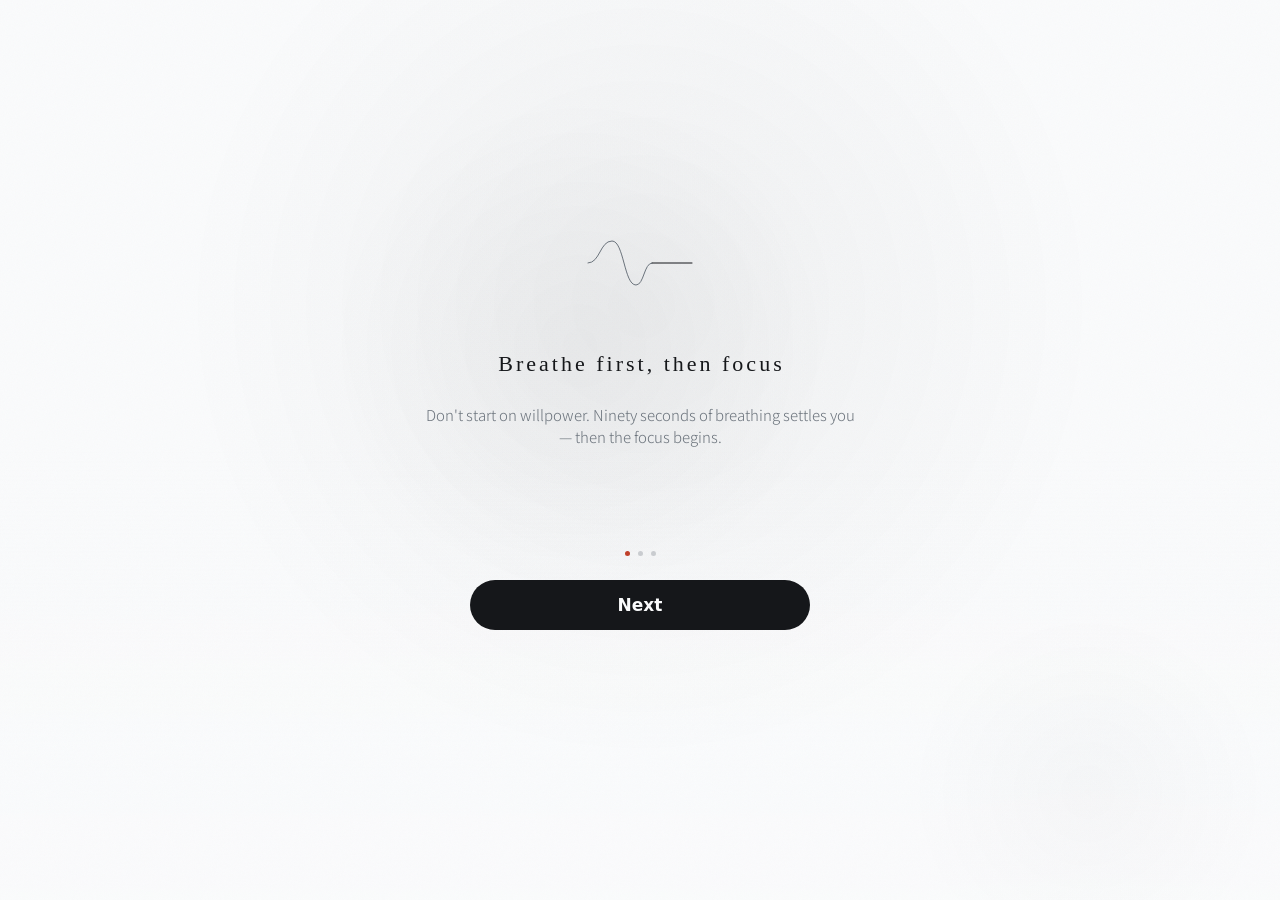
==== index.html @ 78cde7a5 "公開（ZENnoMA 9e57c25）" ====
<!doctype html>
<html lang="ja">
  <head>
    <meta charset="UTF-8" />
    <meta name="viewport" content="width=device-width, initial-scale=1.0" />
    <meta name="theme-color" content="#050506" />
    <!-- アプリの顔（D85）— タブと予備画面とホーム追加のアイコン。正本は assets/appicon.png -->
    <link rel="icon" type="image/png" href="/icon-192.png" />
    <link rel="apple-touch-icon" href="/apple-touch-icon.png" />
    <link rel="manifest" href="/manifest.webmanifest" />
    <title>ZENnoMA</title>
    <style>
      /* スプラッシュ（D123）— JSを読み込むあいだ、白い画面を出さない。
         この時点ではまだ外観の設定を読めない（applyAppearance は main.tsx の中で動く）ので、
         端末の明暗にだけ従う。明るいときは paper、暗いときは sumi の地
         （既定の外観は「端末に合わせる」で、暗い端末では sumi が選ばれる — settings.ts）。
         消すのは main.tsx（React が最初の描画を終えたあと） */
      #splash {
        position: fixed;
        inset: 0;
        z-index: 100;
        display: flex;
        align-items: center;
        justify-content: center;
        background: #f7f4ee;
        transition: opacity 0.4s ease-out;
      }
      @media (prefers-color-scheme: dark) {
        #splash {
          background: #050506; /* sumi/dark の --bg。theme-color とも同じ値 */
        }
      }
      #splash img {
        width: 120px;
        height: 120px;
      }
      #splash.gone {
        opacity: 0;
        pointer-events: none;
      }
      @media (prefers-reduced-motion: reduce) {
        #splash {
          transition: none;
        }
      }
    </style>
    <script type="module" crossorigin src="/assets/index-Bobj37EM.js"></script>
    <link rel="stylesheet" crossorigin href="/assets/index-BtzF4cR5.css">
  </head>
  <body>
    <div id="splash">
      <!-- 円相は縮小版（240px・十数KB）。原画の2048pxは重く、遅い回線では
           JSのほうが先に着いて、スプラッシュが無地のまま消えていた（D124） -->
      <picture>
        <source media="(prefers-color-scheme: dark)" srcset="/enso-splash-ink.png" />
        <img src="/enso-splash-paper.png" alt="" />
      </picture>
    </div>
    <div id="root"></div>
  </body>
</html>
---- assets/index-BtzF4cR5.css ----
.rt-sheet{position:fixed;top:0;right:0;bottom:0;left:0;z-index:10;background:var(--bg);overflow-y:auto}.rt-col{max-width:560px;margin:0 auto;padding:48px 32px calc(32px + env(safe-area-inset-bottom));display:flex;flex-direction:column}.rt-title{color:var(--ink2);padding-bottom:24px}.sheet-head{display:flex;align-items:center;justify-content:space-between;gap:12px;padding-bottom:24px}.sheet-head .rt-title{padding-bottom:0}.rt-row{display:flex;align-items:center;gap:12px;min-height:56px;width:100%;text-align:left}.rt-row-main{flex:1;min-width:0;display:flex;flex-direction:column;align-items:flex-start;gap:4px;padding:10px 0;text-align:left}.rt-name{color:var(--ink)}.rt-summary{color:var(--ink3)}.rt-dot{width:5px;height:5px;border-radius:50%;background:var(--accent);flex:none}.rt-edit{color:var(--ink3);min-height:44px;padding:0 4px;flex:none}.rt-hair{height:1px;background:var(--hair)}.rt-new{color:var(--ink2)}.rt-name-input{-webkit-appearance:none;-moz-appearance:none;appearance:none;width:100%;background:none;border:none;border-bottom:1px solid var(--hair);border-radius:0;padding:8px 0;margin-bottom:16px;color:var(--ink);caret-color:var(--accent);outline:none;font:inherit}.rt-name-input:focus{border-bottom-color:var(--ink2)}.rt-empty{color:var(--ink3);padding:16px 0}.rt-step{display:flex;align-items:center;gap:8px;min-height:52px;width:100%}select.rt-step-select{-moz-appearance:none;appearance:none;-webkit-appearance:none;border:none;background:none;font:inherit;font-weight:inherit;color:var(--ink);padding:10px 4px;cursor:pointer}select.rt-step-select option{color:var(--ink);background:var(--bg)}html[data-scheme=dark] select.rt-step-select{color-scheme:dark}.rt-step-length{color:var(--ink2)}.rt-step-tools{margin-left:auto;display:flex;align-items:center}.rt-step-btn{width:40px;min-height:44px;color:var(--ink3);font-size:15px}.rt-step-btn:disabled{opacity:.25;cursor:default}.rt-sounds{display:flex;flex-direction:column;padding-top:8px}.rt-sounds .sound-row{width:100%}.rt-actions{padding-top:32px}.rt-actions .capsule:disabled{opacity:.35;cursor:default}.rt-delete{color:#ff453ab3}.ritual-row{display:flex;align-items:center;justify-content:space-between;gap:12px;width:min(300px,100%);min-height:44px;text-align:left}.ritual-value{display:flex;align-items:center;gap:8px;color:var(--ink2)}.ritual-chevron{color:var(--ink3);flex:none}.ritual-chevron path{fill:none;stroke:currentColor;stroke-width:1;stroke-linecap:round;stroke-linejoin:round}.ritual-summary-line{color:var(--ink2);width:min(300px,100%);text-align:center}.mit-row{display:flex;align-items:center;gap:12px;width:min(300px,100%);min-height:44px;padding:0 16px;border:.5px solid var(--hair);border-radius:9999px;text-align:left}.mit-mark{color:var(--ink3);flex:none}.mit-value{flex:1;min-width:0;color:var(--ink);white-space:nowrap;overflow:hidden;text-overflow:ellipsis}.mit-value.empty{color:var(--ink3)}.mit-updown{color:var(--ink3);flex:none}.mit-updown path{fill:none;stroke:currentColor;stroke-width:1;stroke-linecap:round;stroke-linejoin:round}.mit-done{color:var(--ink3);text-decoration:line-through;text-decoration-color:var(--ink3)}.mit-sheet-empty{color:var(--ink3);padding:16px 0}.mit-sheet-plus{color:var(--ink3);font-size:15px;flex:none}.mit-sheet-input{flex:1;min-width:0;min-height:44px;padding:0;background:none;border:none;outline:none;font:inherit;color:var(--ink);caret-color:var(--accent)}.mit-sheet-input::placeholder{color:var(--ink3)}.now-plan-head{display:flex;align-items:baseline;justify-content:space-between;gap:12px;margin-bottom:8px}.now-plan-head .now-eyebrow{margin-bottom:0}.now-plan-empty{color:var(--ink3);min-height:36px;display:flex;align-items:center}.now-plan-editbtn{position:relative;display:flex;align-items:center;gap:6px;min-height:44px;padding:0 12px;font-family:var(--font-button);color:var(--ink2);isolation:isolate;align-self:center;transition:color .2s ease-in-out}.now-plan-editbtn:hover{color:var(--ink)}.now-plan-editbtn:before{content:"";position:absolute;top:0;right:0;bottom:0;left:0;margin:auto 0;height:32px;background:color-mix(in srgb,var(--surface) 72%,transparent);backdrop-filter:blur(10px);-webkit-backdrop-filter:blur(10px);border:1px solid var(--hair);border-radius:9999px;box-shadow:0 1px 3px color-mix(in srgb,var(--ink) 6%,transparent),inset 0 .5px color-mix(in srgb,var(--bg) 60%,transparent);pointer-events:none;z-index:-1;transition:background .2s ease-in-out}.now-plan-editbtn:active:before{background:color-mix(in srgb,var(--ink) 8%,var(--surface))}.plan-list{display:flex;flex-direction:column}.plan-rule{height:.5px;background:var(--hair);margin:8px 0}.plan-empty{color:var(--ink3);text-align:center;padding:24px 0}.plan-row{display:flex;align-items:center;gap:12px}.plan-row-main{flex:1;min-width:0;display:flex;align-items:center;gap:12px;min-height:44px;text-align:left;transition:opacity .15s ease-out}.plan-row-main:active{opacity:.55}.plan-row-time{width:44px;flex-shrink:0;color:var(--ink2);font-variant-numeric:tabular-nums}.plan-row-name{flex:1;min-width:0;color:var(--ink);overflow:hidden;text-overflow:ellipsis;white-space:nowrap}.plan-row-length{flex-shrink:0;color:var(--ink3)}.plan-entry-row{display:flex;align-items:center;flex-wrap:wrap;gap:4px 12px;min-height:44px}.plan-entry-label{color:var(--ink3);flex-shrink:0}.plan-time{-moz-appearance:none;appearance:none;-webkit-appearance:none;background:none;border:none;outline:none;color:var(--ink);font-variant-numeric:tabular-nums;padding:10px 16px 10px 8px}html[data-scheme=dark] .plan-time{color-scheme:dark}.plan-time-tilde{color:var(--ink3);padding:0 4px}.plan-title-choice{min-width:44px;min-height:44px;justify-content:flex-end}.plan-chips{display:flex;flex-wrap:wrap;justify-content:flex-end;gap:8px;margin-left:auto}.plan-chip{min-height:44px;padding:0 16px 0 calc(16px + var(--tracking));border-radius:9999px;border:.5px solid var(--hair);color:var(--ink3);transition:color .2s ease-in-out,border-color .2s ease-in-out,background-color .2s ease-in-out}.plan-chip.on{background:color-mix(in srgb,var(--ink) 8%,transparent);border-color:var(--ink2);color:var(--ink)}.plan-entry-choice{position:relative;display:flex;align-items:center;margin-left:auto;min-width:0;max-width:100%}.plan-entry-value{min-width:0;padding:10px 16px 10px 8px;color:var(--ink2);overflow:hidden;text-overflow:ellipsis;white-space:nowrap}.plan-entry-menu{position:relative}.plan-entry-cover{position:absolute;top:0;right:0;bottom:0;left:0;width:100%;height:100%;opacity:0;cursor:pointer}.plan-entry-choice .sound-preview{position:relative;z-index:1}.plan-entry-cover option{color:var(--ink);background:var(--bg)}html[data-scheme=dark] .plan-entry-cover{color-scheme:dark}.plan-entry-chevron{position:absolute;right:0;color:var(--ink3);pointer-events:none}.plan-entry-note{color:var(--ink3);padding-top:4px}.plan-entry-actions{margin-top:32px}.plan-head{display:flex;flex-direction:column;gap:12px;padding-bottom:24px}.plan-day-nav{display:flex;align-items:center;justify-content:center;gap:4px}.plan-day-arrow{display:grid;place-items:center;width:44px;min-height:44px;color:var(--ink3);transition:color .2s ease-in-out}.plan-day-nav .plan-day-arrow:before{width:40px;height:40px}.plan-day-arrow:hover{color:var(--ink)}.plan-day-title{min-width:160px;padding-bottom:0;white-space:nowrap;text-align:center}.now-plan-editbtn .t-label{margin-right:calc(-1 * var(--tracking))}.plan-swatches{margin-left:auto;max-width:220px;display:flex;flex-wrap:wrap;justify-content:flex-end}.plan-swatch{position:relative;width:44px;height:44px;display:flex;align-items:center;justify-content:center}.plan-swatch:before{content:"";width:20px;height:20px;border-radius:50%;background:var(--swatch)}.plan-swatch-sumi:before{background:color-mix(in srgb,var(--ink) 3%,var(--bg));border:.5px solid var(--hair)}.plan-swatch.on:after{content:"";position:absolute;width:28px;height:28px;border:1px solid var(--ink2);border-radius:50%}.plan-title-input{flex:1;min-width:0;min-height:44px;padding:0;background:none;border:none;outline:none;font:inherit;color:var(--ink);caret-color:var(--accent);text-align:right}.plan-note-row{flex-direction:column;align-items:stretch;gap:8px;padding:8px 0}.plan-note-row .plan-note-input{width:100%;min-height:88px;max-height:320px;padding:10px 12px;field-sizing:content;resize:vertical;background:none;border:.5px solid var(--hair);border-radius:8px;outline:none;color:var(--ink);caret-color:var(--accent);line-height:1.6;text-align:left}.plan-note-row .plan-note-input:focus{border-color:var(--ink3)}.plan-note-input::placeholder{color:var(--ink3)}.invite{position:fixed;top:72px;left:16px;right:16px;z-index:5;display:flex;justify-content:center;pointer-events:none}.invite-line{pointer-events:auto;display:flex;align-items:center;gap:2px;max-width:560px;min-height:44px;padding:0 4px 0 20px;border-radius:9999px;border:.5px solid var(--hair);background:color-mix(in srgb,var(--ink) 4%,var(--bg))}.invite-main{min-height:44px;min-width:0;color:var(--ink);text-align:left;transition:opacity .15s ease-out}.invite-main:active{opacity:.55}.invite-close{width:44px;min-height:44px;flex-shrink:0;color:var(--ink3);font-size:15px;transition:color .2s ease-in-out}.invite-close:hover{color:var(--ink)}@media(prefers-reduced-motion:reduce){.plan-row-main,.plan-chip,.now-plan-editbtn,.invite-main,.invite-close{transition:none}}.plan-preview{margin-top:24px}.plan-preview-label{display:block;color:var(--ink3);margin-bottom:12px}.plan-entry-body{padding-top:16px}.pv-slot{display:flex;flex-direction:column;align-items:center;gap:4px}.pv-button{display:flex;align-items:center;justify-content:center;gap:10px;width:min(300px,calc(100vw - 64px));height:48px;border-radius:4px;font-family:system-ui,sans-serif;font-size:16px;font-weight:500;letter-spacing:0;transition:opacity .15s ease-out}.pv-button:active{opacity:.8}.pv-button:disabled{opacity:.35;cursor:default}.pv-mark{height:20px;width:20px;object-fit:contain;flex:none}.pv-apple{background:var(--ink);color:var(--bg)}.pv-google{background:#fff;border:1px solid #747775;color:#1f1f1f}html[data-scheme=dark] .pv-google{background:#131314;border-color:#8e918f;color:#e3e3e3}.pv-note{color:var(--ink3)}.si-screen{position:fixed;top:0;right:0;bottom:0;left:0;overflow-y:auto;display:flex;align-items:center;justify-content:center;padding:32px 0}.si-col{display:flex;flex-direction:column;align-items:center;text-align:center;gap:24px;margin:auto 0;padding:0 32px;max-width:496px}.si-title{color:var(--ink)}.si-note{color:var(--ink3)}.si-buttons{display:flex;flex-direction:column;align-items:center;gap:12px}.si-failed{min-height:1.6em;margin-top:12px;color:var(--ink3)}.si-agree{margin:16px auto 0;max-width:300px;color:var(--ink3)}.si-agree a{color:var(--ink2)}.ht-screen{position:fixed;top:0;right:0;bottom:0;left:0;overflow-y:auto;display:flex;align-items:center;justify-content:center;padding:32px 0}.ht-col{display:flex;flex-direction:column;align-items:center;text-align:center;gap:24px;margin:auto 0;padding:0 32px;max-width:496px}.ht-body{display:flex;flex-direction:column;align-items:center;gap:24px;min-height:324px;justify-content:flex-start}.ht-title,.ht-text{line-height:1.5}.ht-figure{flex:none}.ht-title{color:var(--ink)}.ht-text{color:var(--ink3)}.ht-dots{display:flex;gap:8px}.ht-dot{width:5px;height:5px;border-radius:50%;background:var(--ink3);opacity:.3;transition:opacity .2s ease-in-out}.ht-dot.current{background:var(--accent);opacity:1}.ht-back{color:var(--ink3);min-height:44px}@media(prefers-reduced-motion:reduce){.ht-dot{transition:none}}.wc-screen{position:fixed;top:0;right:0;bottom:0;left:0;overflow-y:auto;display:flex;align-items:center;justify-content:center;padding:32px 0}.wc-col{display:flex;flex-direction:column;align-items:center;margin:auto 0;text-align:center;gap:24px;padding:0 32px;max-width:496px}.wc-enso{flex:none}.wc-claim{color:var(--ink);white-space:pre-line}.wc-settled{color:var(--ink)}.wc-note{color:var(--ink3)}.wc-lengths{display:flex;flex-direction:column;align-items:center;gap:12px}.wc-later{color:var(--ink3);min-height:44px}.bk-note{color:var(--ink3);padding-bottom:24px}.bk-install{color:var(--ink3);padding:16px 0}.bk-list{display:flex;flex-direction:column}.bk-empty{color:var(--ink3);padding:16px 0}.bk-row{display:flex;align-items:center;gap:8px;min-height:52px;width:100%}.bk-domain{flex:1;min-width:0;color:var(--ink);overflow-wrap:anywhere}.bk-remove{width:40px;min-height:44px;color:var(--ink3);font-size:15px;flex:none}.bk-plus{color:var(--ink3);font-size:15px;flex:none}.bk-input{flex:1;min-width:0;min-height:44px;padding:0;background:none;border:none;outline:none;font:inherit;color:var(--ink);caret-color:var(--accent)}.bk-input::placeholder{color:var(--ink3)}.plan-head-actions{display:grid;grid-template-columns:1fr 1fr;gap:12px}.plan-head-actions .add-pill{justify-content:center;min-width:0;width:100%;padding:0 12px 0 5px}.plan-head-actions .add-pill-label{min-width:0;overflow:hidden;text-overflow:ellipsis;white-space:nowrap}.add-pill-mark.pt-call-mark:before{content:none}.pt-chevron{flex:none;color:var(--ink3)}.pt-head{display:flex;align-items:center;justify-content:space-between;gap:12px;min-height:68px;padding-bottom:24px;container-type:inline-size}.pt-head .rt-title{padding-bottom:0}@container (max-width: 319px){html[lang=en] .pt-head .add-pill{justify-content:center;width:40px;height:40px;margin:2px 0;padding:0}html[lang=en] .pt-head .add-pill-mark{width:30px;height:30px}html[lang=en] .pt-head .add-pill-label{display:none}}.pt-row-name{flex:1;min-width:0;color:var(--ink);overflow:hidden;text-overflow:ellipsis;white-space:nowrap}.pt-row-summary{flex:none;color:var(--ink3);white-space:nowrap;font-variant-numeric:tabular-nums}.pt-note{display:flex;align-items:center;min-height:44px;color:var(--ink3)}.pt-note-sub{color:var(--ink3)}.pt-name-input{flex:1;min-width:0;min-height:44px;padding:0;background:none;border:none;outline:none;font:inherit;color:var(--ink);caret-color:var(--accent)}.pt-name-input::placeholder{color:var(--ink3)}.pt-preview,.pt-layer{position:relative;z-index:0}.pt-preview{margin-top:8px}.pt-footer{position:sticky;bottom:0;z-index:1;display:flex;flex-direction:column;gap:12px;margin-top:24px;padding:16px 0 calc(16px + env(safe-area-inset-bottom))}.pt-footer:before{content:"";position:absolute;top:-24px;right:0;bottom:0;left:0;background:linear-gradient(to bottom,transparent,var(--bg) 24px);pointer-events:none;z-index:-1}.pt-footer .capsule:disabled{opacity:.35;cursor:default}.pt-day-has{color:var(--ink3)}.pt-single{display:flex;justify-content:center}.pt-delete{display:flex;justify-content:center;margin-top:32px}.tl{position:relative;margin-top:8px;isolation:isolate}.tl-hour{position:absolute;left:0;right:0;display:flex;align-items:center;gap:8px;transform:translateY(-50%);pointer-events:none}.tl-hour-label{width:40px;flex:none;font-size:11px;color:var(--ink3);text-align:right;font-variant-numeric:tabular-nums}.tl-hour-rule{flex:1;height:.5px;background:var(--hair)}.tl-band{position:absolute;left:48px;right:0;display:flex;align-items:flex-start;justify-content:space-between;gap:8px;padding:3px 10px;border:.5px solid var(--hair);border-radius:8px;background:color-mix(in srgb,var(--ink) 3%,var(--bg));line-height:1.3;text-align:left}.tl-band-name{color:var(--ink);min-width:0;overflow:hidden;white-space:nowrap;text-overflow:ellipsis}.tl-band-time{color:var(--ink3);flex:none;font-variant-numeric:tabular-nums}.tl-band .tl-band-time{--tracking: 0px}.tl-band-head{display:flex;align-items:center;gap:4px;min-width:0}.tl-band-mark{flex:none;width:12px;height:12px;background-color:var(--ink);-webkit-mask-position:center;mask-position:center;-webkit-mask-size:contain;mask-size:contain;-webkit-mask-repeat:no-repeat;mask-repeat:no-repeat}.tl-band-mark.focus{-webkit-mask-image:url(/tab-focus-ink.png);mask-image:url(/tab-focus-ink.png)}.tl-band-mark.meditation{-webkit-mask-image:url(/tab-meditation-ink.png);mask-image:url(/tab-meditation-ink.png)}.tl-band-mark.event{-webkit-mask-image:url("data:image/svg+xml,%3Csvg xmlns='http://www.w3.org/2000/svg' viewBox='0 0 12 12'%3E%3Crect x='1.3' y='1.8' width='9.4' height='8.9' rx='2' fill='none' stroke='black' stroke-width='1.1'/%3E%3Cpath d='M1.3 4.6h9.4' stroke='black' stroke-width='1.6'/%3E%3C/svg%3E");mask-image:url("data:image/svg+xml,%3Csvg xmlns='http://www.w3.org/2000/svg' viewBox='0 0 12 12'%3E%3Crect x='1.3' y='1.8' width='9.4' height='8.9' rx='2' fill='none' stroke='black' stroke-width='1.1'/%3E%3Cpath d='M1.3 4.6h9.4' stroke='black' stroke-width='1.6'/%3E%3C/svg%3E")}.tl-band.tinted{background:var(--band-tint)}.tl-band.tinted .tl-band-name,.tl-band.tinted .tl-band-time{color:var(--band-tint-text)}.tl-band.tinted .tl-band-mark{background-color:var(--band-tint-text)}.tl-band.tinted.past{opacity:1;background:color-mix(in srgb,var(--ink) 3%,var(--bg));border-color:color-mix(in srgb,var(--band-tint) 55%,transparent)}.tl-band.tinted.past .tl-band-name,.tl-band.tinted.past .tl-band-time{color:var(--ink3)}.tl-band.tinted.past .tl-band-mark{background-color:var(--ink3)}.tl-band.past{opacity:.55}.tl-band-action{transition:opacity .15s ease-out}.tl-band-action:active{opacity:.55}.tl-band-action:before{content:"";position:absolute;left:0;right:0;top:min(0px,calc((100% - 44px)/2));bottom:min(0px,calc((100% - 44px)/2))}.tl-now{position:absolute;left:48px;right:0;height:2px;background:var(--accent);pointer-events:none}.tl-now-dot{position:absolute;left:-4px;top:-2.5px;width:7px;height:7px;border-radius:50%;background:var(--accent)}.tl-detail-scrim{position:fixed;top:0;right:0;bottom:0;left:0;z-index:10;display:flex;align-items:center;justify-content:center;padding:32px 16px;background:color-mix(in srgb,var(--bg) 60%,transparent)}.tl-detail{width:100%;max-width:360px;max-height:100%;display:flex;flex-direction:column;gap:8px;padding:24px;border-radius:16px;border:1px solid var(--hair);background:var(--surface);box-shadow:0 1px 3px color-mix(in srgb,var(--ink) 6%,transparent)}.tl-detail-head{display:flex;align-items:baseline;gap:12px}.tl-detail-dot{flex:none;width:12px;height:12px;border-radius:50%;background:var(--band-tint)}.tl-detail-dot.sumi{background:color-mix(in srgb,var(--ink) 3%,var(--bg));border:.5px solid var(--hair)}.tl-detail-title{min-width:0;color:var(--ink);overflow-wrap:anywhere}.tl-detail-time{padding-left:24px;color:var(--ink2);font-variant-numeric:tabular-nums}.tl-detail-note{margin-top:8px;min-height:0;overflow-y:auto;display:flex;flex-direction:column;gap:8px}.tl-detail-note-label{color:var(--ink3)}.tl-detail-note-text{color:var(--ink);line-height:1.6;white-space:pre-wrap;overflow-wrap:anywhere}.tl-detail-note-text.empty{color:var(--ink3)}.tl-detail-actions{margin-top:16px}@media(prefers-reduced-motion:reduce){.tl-band-action{transition:none}}.pr-sheet{position:fixed;top:0;right:0;bottom:0;left:0;z-index:10;background:var(--bg);overflow-y:auto}.sheet-in{animation:sheet-in .25s ease-out both}@keyframes sheet-in{0%{opacity:0;transform:translateY(16px)}to{opacity:1;transform:none}}.pr-watermark{position:fixed;left:-220px;bottom:-400px;z-index:-1;opacity:.04;pointer-events:none}html[data-scheme=dark] .pr-watermark{opacity:.05}.pr-col{max-width:560px;margin:0 auto;padding:48px 32px calc(32px + env(safe-area-inset-bottom));display:flex;flex-direction:column;gap:32px}.pr-row{display:flex;align-items:center;gap:12px;min-height:44px;width:100%;text-align:left}.pr-label{color:var(--ink3);flex:0 0 auto;white-space:nowrap}.pr-value{margin-left:auto;min-width:0;text-align:right;color:var(--ink);overflow-wrap:anywhere}.pr-value.placeholder{color:var(--ink3)}.pr-ink{color:var(--ink)}.pr-ink2{color:var(--ink2)}.pr-destructive{color:#ff453ab3}.pr-hair{height:1px;background:var(--hair)}.pr-eyebrow{color:var(--ink3);text-transform:uppercase;padding-bottom:8px}html[lang=en] .pr-eyebrow{text-transform:none}.pr-chevron{flex:none}.pr-chevron path{fill:none;stroke:var(--ink3);stroke-width:1;stroke-linecap:round;stroke-linejoin:round}.pr-row .t-label+.pr-chevron{margin-left:auto}.pr-select-row{position:relative}.pr-select{position:absolute;top:0;right:0;bottom:0;left:0;width:100%;height:100%;opacity:0;cursor:pointer}.pr-select option{color:var(--ink);background:var(--bg)}html[data-scheme=dark] .pr-select{color-scheme:dark}.pr-name-input{flex:1;min-width:0;margin-left:auto;text-align:right;background:none;border:none;outline:none;color:var(--ink);caret-color:var(--accent);font:inherit}.pr-note{color:var(--ink3);padding-top:8px}.pr-cover{position:fixed;top:0;right:0;bottom:0;left:0;z-index:5;background:var(--bg);display:flex;flex-direction:column}.pr-picker-head{width:100%;max-width:560px;margin:0 auto;padding:48px 32px 0}.pr-picker-title{color:var(--ink2);text-align:center;padding-bottom:16px}.pr-picker-note{color:var(--ink3);text-align:center;padding-bottom:16px}.pr-search{-webkit-appearance:none;-moz-appearance:none;appearance:none;width:100%;background:none;border:none;border-bottom:1px solid var(--hair);border-radius:0;padding:8px 0;color:var(--ink);caret-color:var(--accent);outline:none;font:inherit}.pr-search:focus{border-bottom-color:var(--ink2)}.pr-picker-list{flex:1;overflow-y:auto;width:100%;max-width:560px;margin:0 auto;padding:8px 32px calc(32px + env(safe-area-inset-bottom))}.pr-country{border-bottom:1px solid var(--hair)}.pr-dot{width:5px;height:5px;border-radius:50%;background:var(--accent);margin-left:auto;flex:none}.pr-scrim{position:fixed;top:0;right:0;bottom:0;left:0;z-index:10;display:flex;align-items:center;justify-content:center;padding:32px;background:color-mix(in srgb,var(--bg) 60%,transparent)}.pr-dialog{background:var(--bg);border:1px solid var(--hair);padding:24px;max-width:320px;display:flex;flex-direction:column;gap:12px}.pr-dialog-note{color:var(--ink3)}.pr-dialog-actions{display:flex;justify-content:flex-end;gap:24px;margin-top:8px}.tt-note{color:var(--ink3);padding-bottom:24px}.tt-chips{display:flex;flex-wrap:wrap;gap:8px;justify-content:center;padding-bottom:16px}.tt-chip{min-height:44px;padding:0 16px 0 calc(16px + var(--tracking));border-radius:9999px;border:.5px solid var(--hair);background:color-mix(in srgb,var(--ink) 3%,transparent);color:var(--ink3);transition:color .2s ease-in-out,background-color .2s ease-in-out}.tt-chip.current{background:color-mix(in srgb,var(--ink) 10%,transparent);box-shadow:inset 0 0 0 .5px var(--ink2);color:var(--ink)}.tt-days .tt-chip{min-width:44px;padding:0 10px 0 calc(10px + var(--tracking))}.tt-slots{display:flex;flex-direction:column}.tt-slot{display:flex;align-items:center;gap:8px;min-height:52px;width:100%}select.tt-select{-moz-appearance:none;appearance:none;-webkit-appearance:none;border:none;background:none;font:inherit;font-weight:inherit;color:var(--ink);padding:10px 4px;cursor:pointer}select.tt-select option{color:var(--ink);background:var(--bg)}html[data-scheme=dark] select.tt-select{color-scheme:dark}select.tt-select-action{flex:1;min-width:0;color:var(--ink2)}.tt-remove{width:40px;min-height:44px;color:var(--ink3);font-size:15px;flex:none}.tt-remove:disabled{opacity:.25;cursor:default}.tt-slots .rt-new:disabled{opacity:.25;cursor:default}@media(prefers-reduced-motion:reduce){.sheet-in{animation:none}.tt-chip{transition:none}}.pr-accent{display:flex;align-items:flex-start;gap:12px;width:100%}.pr-accent .pr-label{line-height:44px}.pr-sync{display:flex;align-items:baseline;gap:12px;padding-bottom:8px}.pr-sync-note{flex:1;min-width:0;color:var(--ink3)}.pr-sync-retry{flex:none;min-height:44px;color:var(--ink2)}.pr-sync-retry:disabled{opacity:.4}.pr-devices{display:flex;flex-direction:column;gap:8px;padding:12px 0}.pr-device{display:flex;align-items:baseline;gap:12px}.pr-device-slot{flex:none;min-width:56px;color:var(--ink3)}.pr-device-name{flex:1;min-width:0;color:var(--ink);overflow:hidden;text-overflow:ellipsis;white-space:nowrap}.pr-device-name.none,.pr-device-date,.pr-devices-note{color:var(--ink3)}.pr-link{justify-content:space-between;text-decoration:none;color:inherit}.pr-link-mark{flex:none;color:var(--ink3)}.dur-unit{font-size:.72em}.clock-plan{position:absolute;left:0;right:0;bottom:50%;transform:translateY(-26px);display:flex;justify-content:center;color:var(--ink3)}.med-wrap .clock-plan{transform:translateY(-21px)}.stage-task{color:var(--ink2);max-width:calc(100% - 64px);white-space:nowrap;overflow:hidden;text-overflow:ellipsis}@media(orientation:landscape)and (max-height:500px){.stage>.stage-top,.stage>.stage-bottom{top:50%;bottom:auto;transform:translateY(-50%);width:calc((100% - 300px)/2 - 24px)}.stage>.stage-top{left:max(16px,env(safe-area-inset-left));right:auto;align-items:flex-start}.stage>.stage-top .tc{text-align:left;padding-left:0}.stage>.stage-top .stage-task{max-width:100%;white-space:normal;display:-webkit-box;-webkit-line-clamp:2;-webkit-box-orient:vertical}.stage>.stage-bottom{right:max(16px,env(safe-area-inset-right));left:auto;align-items:flex-end}.stage>.stage-bottom .sound-row{width:100%}.stage>.stage-bottom select.sound-select{font-size:13px;padding-left:0}.stage>.stage-bottom .hold-end{max-width:100%}}.journey{position:relative;display:flex;flex-direction:column;gap:48px;padding:24px 32px 64px;max-width:560px;margin:0 auto}.journey>h1{text-align:center}.jn-section{display:flex;flex-direction:column;gap:16px}.jn-choice{position:relative;display:flex;width:100%;max-width:240px;margin:0 auto;border-radius:9999px;background:color-mix(in srgb,var(--ink) 3%,transparent);border:.5px solid var(--hair)}.jn-choice-mark{position:absolute;top:0;bottom:0;left:0;border-radius:9999px;background:color-mix(in srgb,var(--ink) 10%,transparent);box-shadow:inset 0 0 0 .5px var(--ink2);transition:transform .25s ease-in-out;pointer-events:none}.jn-choice-item{position:relative;flex:1;height:44px;font-size:15px;color:var(--ink3);transition:color .2s ease-in-out}.jn-choice-item.current{color:var(--ink)}.jn-chart{position:relative;display:flex;flex-direction:column;gap:8px}.jn-chart-glow{position:absolute;left:50%;top:50%;width:340px;height:340px;transform:translate(-50%,-50%);border-radius:50%;background:radial-gradient(closest-side,color-mix(in srgb,var(--ink) 4%,transparent),transparent);pointer-events:none}html[data-scheme=dark] .jn-chart-glow{background:radial-gradient(closest-side,color-mix(in srgb,var(--accent) 6%,transparent),transparent)}.jn-detail{position:relative;min-height:38px;display:flex;align-items:flex-end;justify-content:flex-end;text-align:right;text-wrap:balance;color:var(--ink2)}.jn-bars{position:relative;display:block}.jn-axis-text{font-family:system-ui,sans-serif;font-size:10px;fill:var(--ink3)}.jn-bar-focus{fill:var(--ink);transition:fill-opacity .2s ease-in-out}.jn-bar-sit{fill:var(--accent)}.jn-hit{cursor:pointer;outline:none}.jn-hit:focus-visible{stroke:var(--ink3);stroke-width:1}.jn-compare{display:grid;grid-template-columns:1fr auto auto;column-gap:16px;row-gap:12px;align-items:baseline}.jn-hair{grid-column:1 / -1;height:.5px;background:var(--hair)}.jn-row-label{color:var(--ink3)}.jn-series{display:inline-flex;align-items:center;gap:4px;justify-self:end;color:var(--ink3)}.jn-dot{width:6px;height:6px;border-radius:50%}.jn-dot-focus{background:color-mix(in srgb,var(--ink) 65%,transparent)}.jn-dot-sit{background:var(--accent)}.jn-cell{justify-self:end;color:var(--ink);white-space:nowrap}.jn-cell.jn-none{color:var(--ink3)}.jn-watermark{position:fixed;left:-160px;bottom:-320px;z-index:-1;opacity:.04;pointer-events:none}html[data-scheme=dark] .jn-watermark{opacity:.05}.jn-in{animation:jn-in .8s ease-out both}@keyframes jn-in{0%{opacity:0;transform:translateY(8px)}to{opacity:1;transform:none}}.jn-fade{animation:jn-fade .25s ease-in-out both}@keyframes jn-fade{0%{opacity:0}to{opacity:1}}.sr-only{position:absolute;width:1px;height:1px;overflow:hidden;clip-path:inset(50%);white-space:nowrap}@media(prefers-reduced-motion:reduce){.jn-choice-mark,.jn-choice-item,.jn-bar-focus{transition:none}.jn-in,.jn-fade{animation:none;opacity:1;transform:none}}.now-dateline{display:flex;align-items:baseline;gap:10px;padding:0 8px}.now-clock{color:var(--ink);line-height:1.1;font-variant-numeric:tabular-nums;flex:none}.now-date{color:var(--ink3);flex:0 1 auto;min-width:0;overflow:hidden;white-space:nowrap;text-overflow:ellipsis}.now-weekday{color:var(--ink3);flex:none}.now-top{display:flex}.now-topcard{flex:1;display:flex;flex-direction:column;gap:4px;min-width:0}.now-top-head{display:flex;align-items:baseline;gap:10px}.now-top-head .now-eyebrow{margin-bottom:0;flex:none}.now-action-title{color:var(--ink);min-width:0;overflow:hidden;white-space:nowrap;text-overflow:ellipsis}.now-top-head .now-chevron{position:static;margin-left:auto;flex:none}.pause-sheet{position:fixed;top:0;right:0;bottom:0;left:0;z-index:10;background:var(--bg)}.pause-done{position:relative;height:100%;display:flex;flex-direction:column;align-items:center;justify-content:center;gap:24px;padding:0 32px}.pause-plan{color:var(--ink3)}.pause-done .action-row{width:100%}.now-dateline-row{position:relative;display:flex;align-items:center;justify-content:space-between;gap:8px}.now-dateline-measure{position:absolute;top:0;left:0;width:max-content;height:0;overflow:visible;visibility:hidden;pointer-events:none}.pause-entry.compact{justify-content:center;width:44px;padding:0}.pause-entry.compact:before{left:6px;right:6px}.now-dateline-row .now-dateline{min-width:0}.pause-entry{flex:none}.pause-entry-mark{width:14px;height:14px;background-color:currentColor;-webkit-mask:url(/enso-mark.png) center / contain no-repeat;mask:url(/enso-mark.png) center / contain no-repeat}.now-mit-eyebrow{margin-bottom:8px}.now-mit-empty{color:var(--ink3);min-height:36px;display:flex;align-items:center}.now-mit-rule{height:.5px;background:var(--hair);margin:8px 0}.now-mit-row{display:flex;align-items:center;gap:12px;min-height:36px}.now-mit-done{width:44px;min-height:36px;display:flex;align-items:center;justify-content:center;flex-shrink:0}.now-mit-dot{width:22px;height:22px;border:1px solid var(--ink3);border-radius:50%;display:flex;align-items:center;justify-content:center}.now-mit-dot:after{content:"";width:12px;height:12px;border-radius:50%;background:var(--ink3);transform:scale(.01);opacity:0;transition:transform .3s cubic-bezier(.34,1.56,.64,1),opacity .2s ease-out}.now-mit-dot.done:after{transform:scale(1);opacity:1}.now-mit-title{flex:1;min-width:0;color:var(--ink);transition:color .25s ease-in-out}.now-mit-title.done{color:var(--ink3);text-decoration:line-through;text-decoration-color:var(--ink3)}.now-mit-tools{display:flex;gap:4px;opacity:0;transition:opacity .2s ease-in-out}.now-mit-row:hover .now-mit-tools,.now-mit-row:focus-within .now-mit-tools{opacity:1}.now-mit-tool{min-height:36px;padding:0 6px;font-size:12px;letter-spacing:1px;color:var(--ink3);transition:color .2s ease-in-out}.now-mit-tool:hover{color:var(--ink)}.now-mit-plus{width:44px;text-align:center;color:var(--ink3);font-size:15px;flex-shrink:0}.now-mit-input{flex:1;min-width:0;min-height:36px;padding:0;background:none;border:none;outline:none;font:inherit;color:var(--ink);caret-color:var(--accent)}.now-mit-input::placeholder{color:var(--ink3)}@media(prefers-reduced-motion:reduce){.now-mit-dot:after,.now-mit-title,.now-mit-tools,.now-mit-tool{transition:none}}.now{min-height:100%}.now-watermark{position:fixed;left:-200px;top:-160px;z-index:-1;opacity:.04;pointer-events:none}html[data-scheme=dark] .now-watermark{opacity:.05}.now-column{max-width:560px;margin:0 auto;padding:12px 32px 64px;display:flex;flex-direction:column;gap:24px}.now-tile-practice{grid-column:1 / -1}.now-grid{display:grid;grid-template-columns:1fr 1fr;gap:12px;--eyebrow-seat: calc(min(100vw, 624px)/2 - 103px) }.now-tile{min-width:0;position:relative;border-radius:16px;border:1px solid var(--hair);background:var(--surface);box-shadow:0 1px 3px color-mix(in srgb,var(--ink) 6%,transparent);padding:16px;overflow:hidden}.now-eyebrow{font-size:11px;letter-spacing:4px;text-transform:uppercase;color:var(--ink3);margin-bottom:4px}html[lang=en] .now-eyebrow{letter-spacing:1px;text-transform:none}.now-stat-head .now-eyebrow{min-width:0}html[lang=en] .now-stat-head .now-eyebrow{white-space:nowrap;letter-spacing:.08em;font-size:clamp(9px,calc(var(--eyebrow-seat) / 7.3),12px)}.now-tile .now-eyebrow{font-size:12px;color:var(--ink2)}.now-teaching{position:relative;display:flex;flex-direction:column;gap:8px;padding:16px 8px}.now-teaching-text{color:var(--ink);line-height:1.9}.now-teaching-rest{color:transparent}.now-teaching-original{display:flex;flex-direction:column;gap:4px}.now-teaching-bracket{font-feature-settings:"halt"}.now-teaching-reading{color:var(--ink3);opacity:0;transition:opacity .8s ease-in-out}.now-teaching-reading.visible{opacity:1}.now-teaching-source{color:var(--ink3);text-align:right;opacity:0;transition:opacity .8s ease-in-out}.now-teaching-source.visible{opacity:1}.now-teaching-glow{position:absolute;left:50%;top:50%;width:240px;height:240px;transform:translate(-50%,-50%);border-radius:50%;background:radial-gradient(closest-side,color-mix(in srgb,var(--ink) 5%,transparent),transparent);pointer-events:none}html[data-scheme=dark] .now-teaching-glow{background:radial-gradient(closest-side,color-mix(in srgb,var(--accent) 10%,transparent),transparent)}.now-tile-action,.now-tile-still{display:flex;flex-direction:column;align-items:stretch;text-align:left}.now-tile-action{transition:opacity .15s ease-out,transform .15s ease-out}.now-tile-action:active{opacity:.55;transform:scale(.985)}.now-action-text{display:flex;flex-direction:column;gap:4px}.now-action-text .now-eyebrow{margin-bottom:4px}.now-action-benefit{color:var(--ink3)}.now-chevron{color:var(--ink3);font-size:18px;line-height:1}.now-stat{display:flex;flex-direction:column;align-items:stretch;min-height:96px}.now-stat-head{display:flex;align-items:center;justify-content:space-between;gap:12px}.now-stat-head .now-eyebrow{margin-bottom:0}.now-stat-icon img{width:20px;height:20px;display:block}.now-stat-icon .now-stat-icon-ink{opacity:.55}.now-stat-icon .now-stat-icon-paper{display:none;opacity:.45}html[data-scheme=light] .now-stat-icon .now-stat-icon-ink{display:none}html[data-scheme=light] .now-stat-icon .now-stat-icon-paper{display:block}.now-stat-foot{margin-top:auto;display:flex;align-items:baseline;justify-content:space-between;gap:8px}.now-stat-detail{color:var(--ink3);white-space:nowrap;min-width:0;overflow:hidden;text-overflow:ellipsis}.now-stat-figure{padding-top:12px;font-family:Hiragino Mincho ProN,Yu Mincho,"Noto Serif JP",serif;font-size:min(22px,6vw);letter-spacing:2px;color:var(--ink);white-space:nowrap}.now-stat-figure.empty,.now-stat-figure .dur-unit{color:var(--ink3)}.now-stat-glow{position:absolute;left:50%;top:50%;width:140px;height:140px;transform:translate(-50%,-50%);border-radius:50%;background:radial-gradient(closest-side,color-mix(in srgb,var(--ink) 5%,transparent),transparent);pointer-events:none}html[data-scheme=dark] .now-stat-glow{background:radial-gradient(closest-side,color-mix(in srgb,var(--accent) 10%,transparent),transparent)}.sr-only{position:absolute;width:1px;height:1px;margin:-1px;padding:0;overflow:hidden;clip:rect(0 0 0 0);white-space:nowrap}@media(max-width:340px){.now-grid{grid-template-columns:1fr;--eyebrow-seat: calc(100vw - 129px) }.now-stat-figure{font-size:22px}}@media(prefers-reduced-motion:reduce){.now-teaching-source,.now-teaching-reading,.now-tile-action{transition:none}}.practice{position:relative;display:flex;flex-direction:column;gap:48px;max-width:560px;margin:0 auto;padding:24px 32px 64px}.practice-watermark{position:fixed;left:-280px;bottom:-260px;width:600px;height:600px;opacity:.04;z-index:-1;pointer-events:none}html[data-scheme=dark] .practice-watermark{opacity:.05}.practice-header{display:flex;flex-direction:column;align-items:center;text-align:center;gap:8px}.eyebrow{font-size:11px;letter-spacing:4px;text-transform:uppercase;color:var(--ink3)}html[lang=en] .eyebrow{letter-spacing:1px;text-transform:none}.practice-totals .now-stat-head .now-eyebrow{white-space:normal;font-size:12px;letter-spacing:inherit}html[lang=en] .practice-totals .now-stat-head .now-eyebrow{white-space:normal;font-size:clamp(9px,calc(var(--eyebrow-seat) / 9),12px);letter-spacing:1px}.practice-world{display:flex;flex-direction:column;align-items:center;text-align:center;gap:16px}.globe-stage{position:relative;width:240px;height:240px}.globe-glow{position:absolute;left:50%;top:50%;width:min(340px,90vw);height:min(340px,90vw);transform:translate(-50%,-50%);border-radius:50%;background:radial-gradient(closest-side,color-mix(in srgb,var(--ink) 4%,transparent),transparent);pointer-events:none}html[data-scheme=dark] .globe-glow{background:radial-gradient(closest-side,color-mix(in srgb,var(--accent) 6%,transparent),transparent)}.globe-canvas{display:block;position:relative;width:240px;height:240px;touch-action:pan-y;user-select:none;-webkit-user-select:none;cursor:grab}.globe-canvas:active{cursor:grabbing}.practice-essentials{display:flex;flex-direction:column;align-items:flex-start;gap:8px}html[data-palette=sumi][data-scheme=light]{--bg: #141518;--surface: #1A1B1F;--ink: #EAECEE;--ink2: #B4BAC0;--ink3: #878E96;--accent: #C9A96A;--hair: #31353A}html[data-palette=sumi][data-scheme=dark]{--bg: #050506;--surface: #0B0C0E;--ink: #F4F5F6;--ink2: #C6CBD0;--ink3: #8C939B;--accent: #C9A96A;--hair: #32363B}html[data-palette=shiro][data-scheme=light],html[data-palette=shiro][data-scheme=dark]{--bg: #FAFBFC;--surface: #FFFFFF;--ink: #15171A;--ink2: #3C434A;--ink3: #6A727B;--accent: #C0402A;--hair: #E0E4E8}*{margin:0;padding:0;box-sizing:border-box}html,body,#root{height:100%}@font-face{font-family:Noto Sans JP;src:url(/fonts/NotoSansJP-Light.ttf) format("truetype");font-weight:300;font-style:normal;font-display:swap}:root{--font-button: "Hiragino Sans", "Noto Sans JP", "Yu Gothic", "Noto Sans CJK JP", sans-serif}body{background:var(--bg);color:var(--ink);font-family:Noto Sans JP,Hiragino Sans,Yu Gothic,Noto Sans CJK JP,sans-serif;font-weight:300;-webkit-font-smoothing:antialiased}.t-display,.t-hero,.t-title{font-family:Hiragino Mincho ProN,Yu Mincho,"Noto Serif JP",serif}button,input,select,textarea{font:inherit;font-weight:inherit;color:inherit}button{background:none;border:none;cursor:pointer}img{-webkit-user-drag:none;-webkit-user-select:none;user-select:none}.wordmark{position:relative;display:flex;align-items:center}.wordmark-img{height:48px;display:block}.wordmark-img-paper,html[data-scheme=light] .wordmark-img-ink{display:none}html[data-scheme=light] .wordmark-img-paper{display:block}.topbar{position:fixed;top:0;left:0;right:0;z-index:4;display:grid;grid-template-columns:44px minmax(0,1fr) 44px;align-items:center;justify-items:center;padding:calc(6px + env(safe-area-inset-top,0px)) 8px 14px}.topbar .wordmark{grid-column:2}.topbar:before{content:"";position:absolute;top:0;right:0;bottom:-12px;left:0;background:color-mix(in srgb,var(--bg) 60%,transparent);-webkit-backdrop-filter:blur(10px);backdrop-filter:blur(10px);-webkit-mask-image:linear-gradient(to bottom,#000 0%,#000 55%,transparent 100%);mask-image:linear-gradient(to bottom,#000 0%,#000 55%,transparent 100%);pointer-events:none}.topbar-person{position:relative;grid-column:3;width:44px;height:44px;display:flex;align-items:center;justify-content:center}.topbar-person svg{fill:none;stroke:var(--ink3);stroke-width:1;stroke-linecap:round}.t-display{--tracking: 0px;font-size:54px;letter-spacing:var(--tracking)}.t-hero{--tracking: 4px;font-size:32px;letter-spacing:var(--tracking);font-weight:300}.t-title{--tracking: 6px;font-size:22px;letter-spacing:var(--tracking);font-weight:300}.t-value{--tracking: 0px;font-size:19px;letter-spacing:var(--tracking)}.t-body{--tracking: 0px;font-size:15px;letter-spacing:var(--tracking)}.t-action{--tracking: 3px;font-size:15px;letter-spacing:var(--tracking);font-family:var(--font-button)}.t-label{--tracking: 2px;font-size:13px;letter-spacing:var(--tracking)}.t-caption{--tracking: 0px;font-size:12px;letter-spacing:var(--tracking)}.t-note{--tracking: 4px;font-size:11px;letter-spacing:var(--tracking)}html[lang=en] .t-hero{--tracking: 2px}html[lang=en] .t-title{--tracking: 3px}html[lang=en] .t-action{--tracking: 2px}html[lang=en] .t-label,html[lang=en] .t-note{--tracking: 1px}.tc{padding-left:var(--tracking, 0px)}.scene{animation:scene-in .8s ease-in-out both}@keyframes scene-in{0%{opacity:0}to{opacity:1}}.stage{position:relative;height:100%;display:flex;align-items:center;justify-content:center;overflow:hidden}.stage-top{position:absolute;top:48px;left:0;right:0;display:flex;flex-direction:column;align-items:center;gap:8px}.stage-bottom{position:absolute;bottom:48px;left:0;right:0;display:flex;flex-direction:column;align-items:center;gap:24px}.corner{position:fixed;top:8px;min-width:44px;min-height:44px;display:flex;align-items:center;justify-content:center;color:var(--ink3)}.corner-l{left:8px;font-size:22px;font-weight:300}.corner-r{right:8px}.corner-l,.plan-day-arrow{position:relative;color:var(--ink2)}.corner-l{position:fixed}.corner-l:before,.plan-day-arrow:before{content:"";position:absolute;top:0;right:0;bottom:0;left:0;margin:auto;width:36px;height:36px;border:.5px solid var(--ink3);border-radius:50%;pointer-events:none}.corner-l:active:before,.plan-day-arrow:active:before{background:color-mix(in srgb,var(--ink) 8%,transparent)}.quiet-button{min-width:44px;min-height:44px}.home{position:relative;min-height:100%;display:flex;flex-direction:column;align-items:center;justify-content:center;gap:24px;padding:24px 32px 32px}.home-hero{position:relative;width:240px;height:240px;display:flex;align-items:center;justify-content:center}.home-enso{animation:hero-breath 9s ease-in-out infinite alternate}@keyframes hero-breath{0%{transform:scale(1)}to{transform:scale(1.012)}}.home-hero-value{position:absolute;top:0;right:0;bottom:0;left:0;display:flex;flex-direction:column;align-items:center;justify-content:center;gap:4px}.tab-layout{height:100%;display:flex;flex-direction:column}.tab-content{flex:1;min-height:0;overflow-y:auto;padding-top:calc(88px + env(safe-area-inset-top,0px))}.session-pane{min-height:100%;display:flex;flex-direction:column}.session-mode{flex:none;padding:8px 32px 0}.session-pane>.home{flex:1 0 auto;min-height:0}.tabbar{display:flex;border-top:1px solid var(--hair);padding-bottom:env(safe-area-inset-bottom)}.tabbar-item{flex:1;min-height:56px;display:flex;align-items:center;justify-content:center;font-size:11px;letter-spacing:2px;padding-left:2px;color:var(--ink3);transition:color .2s ease-in-out}.tabbar-item.current{color:var(--ink)}@media(max-width:480px){.tabbar-item{font-size:10px;letter-spacing:1px;padding-left:1px;white-space:nowrap}}.done-column{display:flex;flex-direction:column;align-items:center;gap:16px;padding:32px;text-align:center}.done-actions{margin-top:32px}.arrive{opacity:0;animation:arrive .8s ease-out forwards}@keyframes arrive{0%{opacity:0;transform:translateY(8px)}to{opacity:1;transform:none}}@media(prefers-reduced-motion:reduce){.scene,.home-enso{animation:none}.arrive{animation:none;opacity:1;transform:none}}.enso-stack{position:relative;display:flex;align-items:center;justify-content:center}.enso-glow{position:absolute;left:50%;top:50%;width:520px;height:520px;transform:translate(-50%,-50%);border-radius:50%;pointer-events:none}.enso-ripple{position:absolute;left:50%;top:50%;transform:translate(-50%,-50%);border:.5px solid var(--ink);border-radius:50%;pointer-events:none}.enso-center{position:absolute;top:0;right:0;bottom:0;left:0;display:flex;align-items:center;justify-content:center}.enso-guide{display:flex;flex-direction:column;align-items:center;gap:8px}.ring-wrap{position:relative}.clock{position:absolute;top:0;right:0;bottom:0;left:0;display:flex;align-items:center;justify-content:center;font-family:system-ui,sans-serif;font-size:44px;font-weight:200;font-variant-numeric:tabular-nums;color:var(--ink)}.hold-end{position:relative;width:220px;height:44px;border:1px solid var(--hair);border-radius:9999px;overflow:hidden;color:var(--ink2);touch-action:none;user-select:none;-webkit-user-select:none}.hold-end-fill{position:absolute;top:0;bottom:0;left:0;background:var(--ink);opacity:.12;pointer-events:none}.hold-end.released .hold-end-fill{transition:width .2s ease-in-out}.hold-end>.t-label{position:relative}.hold-begin{display:flex;flex-direction:column;align-items:center;gap:12px}.hold-begin-circle{position:relative;border-radius:50%;touch-action:none;user-select:none;-webkit-user-select:none;transition:transform .6s ease-out,opacity .6s ease-out}.hold-begin-dish{position:absolute;top:1px;right:1px;bottom:1px;left:1px;border:.5px solid var(--hair);border-radius:50%}.hold-begin-brush{position:absolute;top:0;right:0;bottom:0;left:0;transition:opacity .2s ease-in-out}.hold-begin-circle.lit{filter:drop-shadow(0 0 10px var(--accent))}.hold-begin-circle.burst{transform:scale(3.2);opacity:0}.minute-row{display:flex;flex-direction:column;gap:8px;width:min(300px,100%)}input[type=range].minute-slider{-webkit-appearance:none;-moz-appearance:none;appearance:none;width:100%;height:44px;background:transparent;cursor:pointer}.minute-slider::-webkit-slider-runnable-track{height:1px;background:var(--hair)}.minute-slider::-webkit-slider-thumb{-webkit-appearance:none;-moz-appearance:none;appearance:none;width:18px;height:18px;border-radius:50%;background:var(--bg);border:1px solid var(--ink2);margin-top:-8.5px}.minute-slider::-moz-range-track{height:1px;background:var(--hair)}.minute-slider::-moz-range-thumb{width:18px;height:18px;border-radius:50%;background:var(--bg);border:1px solid var(--ink2)}.sound-row{display:flex;align-items:center;justify-content:space-between;gap:12px;width:min(300px,100%);min-height:44px;flex-wrap:wrap}.sound-choice{position:relative;display:flex;align-items:center;margin-left:auto;min-width:0;max-width:100%}select.sound-select{-moz-appearance:none;appearance:none;-webkit-appearance:none;border:none;background:none;font:inherit;font-weight:inherit;color:var(--ink2);text-align:right;padding:10px 16px 10px 8px;cursor:pointer;min-width:0;max-width:100%}select.sound-select option{color:var(--ink);background:var(--bg)}html[data-scheme=dark] select.sound-select{color-scheme:dark}.sound-chevron{position:absolute;right:0;color:var(--ink3);pointer-events:none}.sound-preview{min-width:36px;min-height:44px;color:var(--ink3);font-size:12px;flex:none}.capsule{position:relative;display:inline-flex;align-items:center;justify-content:center;gap:12px;min-width:132px;max-width:calc(100vw - 64px);min-height:52px;border-radius:9999px;font-size:15px;font-family:var(--font-button);--tracking: 3px;letter-spacing:var(--tracking);padding:8px 32px 8px calc(32px + var(--tracking));background:color-mix(in srgb,var(--ink) 92%,transparent);color:var(--bg);--drop: 0 7px 24px rgb(0 0 0 / .18);--drop-pressed: 0 1px 4px rgb(0 0 0 / .1);--rim: inset 0 .75px 0 rgb(255 255 255 / .28);box-shadow:var(--drop),var(--rim);transition:transform .26s cubic-bezier(.3,1.3,.5,1),box-shadow .26s ease-out,opacity .26s ease-out}html[lang=en] .capsule{--tracking: 2px}html[data-scheme=dark] .capsule{--drop: 0 7px 24px rgb(0 0 0 / .45);--drop-pressed: 0 1px 4px rgb(0 0 0 / .3)}.capsule:active:not(:disabled){transform:translateY(1px) scale(.965);box-shadow:var(--drop-pressed),var(--rim);opacity:.9}@media(hover:hover){.capsule:hover:not(:disabled):not(:active){transform:translateY(-1px)}}@media(prefers-reduced-motion:reduce){.capsule{transition:none}}.capsule:not(.outline){padding-right:12px}.capsule:not(.outline):after{content:"";order:2;flex:none;width:26px;height:26px;border-radius:50%;background:color-mix(in srgb,currentColor 14%,transparent)}.capsule:not(.outline):before{content:"";position:absolute;top:50%;right:12px;width:26px;height:26px;margin-top:-13px;background-color:currentColor;-webkit-mask:url("data:image/svg+xml,%3Csvg xmlns='http://www.w3.org/2000/svg' viewBox='0 0 12 12'%3E%3Cpath d='M1.5 6h9M6.5 2l4 4-4 4' fill='none' stroke='black' stroke-width='1.6' stroke-linecap='round' stroke-linejoin='round'/%3E%3C/svg%3E") center / 11px 11px no-repeat;mask:url("data:image/svg+xml,%3Csvg xmlns='http://www.w3.org/2000/svg' viewBox='0 0 12 12'%3E%3Cpath d='M1.5 6h9M6.5 2l4 4-4 4' fill='none' stroke='black' stroke-width='1.6' stroke-linecap='round' stroke-linejoin='round'/%3E%3C/svg%3E") center / 11px 11px no-repeat}.capsule.outline{background:color-mix(in srgb,var(--surface) 55%,transparent);backdrop-filter:blur(10px) saturate(1.4);-webkit-backdrop-filter:blur(10px) saturate(1.4);border:1px solid var(--hair);color:var(--ink);--drop: 0 4px 16px rgb(0 0 0 / .06);--drop-pressed: 0 1px 3px rgb(0 0 0 / .05);--rim: inset 0 .75px 0 rgb(255 255 255 / .45)}html[data-scheme=dark] .capsule.outline{--drop: 0 4px 16px rgb(0 0 0 / .25);--drop-pressed: 0 1px 3px rgb(0 0 0 / .2);--rim: inset 0 .75px 0 rgb(255 255 255 / .12)}.capsule{display:flex;width:100%;max-width:340px;min-width:0;min-height:50px;margin-inline:auto;padding:8px 24px 8px calc(24px + var(--tracking));background:var(--ink);box-shadow:none;transition:opacity .15s ease-out}.capsule:not(.outline){padding-right:24px}.capsule:not(.outline):after,.capsule:not(.outline):before{display:none}.capsule:active:not(:disabled){transform:none;box-shadow:none;opacity:.6}@media(hover:hover){.capsule:hover:not(:disabled):not(:active){transform:none}}.capsule.outline{background:color-mix(in srgb,var(--ink) 8%,transparent);backdrop-filter:none;-webkit-backdrop-filter:none;border:.5px solid var(--hair);box-shadow:none}html .hold-end{width:100%;max-width:340px;height:50px;background:color-mix(in srgb,var(--ink) 8%,transparent);border-width:.5px;color:var(--ink)}html .add-pill{background:color-mix(in srgb,var(--ink) 8%,transparent);backdrop-filter:none;-webkit-backdrop-filter:none;border-color:transparent;box-shadow:none;transition:opacity .15s ease-out}html .add-pill:active{transform:none;box-shadow:none;opacity:.6}html .mit-row,html .ritual-row{background:color-mix(in srgb,var(--ink) 8%,transparent);border:none;border-radius:9999px;padding:0 16px}html .now-plan-editbtn:before{background:color-mix(in srgb,var(--ink) 8%,transparent);backdrop-filter:none;-webkit-backdrop-filter:none;border-color:transparent;box-shadow:none}html .now-plan-editbtn:active:before{background:color-mix(in srgb,var(--ink) 14%,transparent)}html .capsule,html[lang] .capsule,html .hold-end>.t-label,html[lang] .hold-end>.t-label{--tracking: 0px;font-family:-apple-system,BlinkMacSystemFont,Hiragino Sans,Hiragino Kaku Gothic ProN,system-ui,sans-serif;font-size:17px;font-weight:600}html .add-pill-label,html[lang] .add-pill-label,html .now-plan-editbtn .t-label,html[lang] .now-plan-editbtn .t-label{--tracking: 0px;font-family:-apple-system,BlinkMacSystemFont,Hiragino Sans,Hiragino Kaku Gothic ProN,system-ui,sans-serif;font-size:15px;font-weight:600}.action-row,.plan-entry-actions,.done-actions,.rt-actions{display:flex;flex-direction:column;align-items:stretch;gap:12px;width:100%;max-width:340px;margin-inline:auto}.action-row>.capsule,.plan-entry-actions>.capsule,.done-actions>.capsule,.rt-actions>.capsule{width:100%}.add-pill{position:relative;flex:none;display:inline-flex;align-items:center;gap:7px;height:36px;margin:4px 0;padding:0 14px 0 5px;border-radius:9999px;font-family:var(--font-button);color:var(--ink);background:color-mix(in srgb,var(--surface) 55%,transparent);backdrop-filter:blur(10px) saturate(1.4);-webkit-backdrop-filter:blur(10px) saturate(1.4);border:1px solid var(--hair);--drop: 0 4px 16px rgb(0 0 0 / .06);--rim: inset 0 .75px 0 rgb(255 255 255 / .45);box-shadow:var(--drop),var(--rim);transition:transform .26s cubic-bezier(.3,1.3,.5,1),box-shadow .26s ease-out}html[data-scheme=dark] .add-pill{--drop: 0 4px 16px rgb(0 0 0 / .25);--rim: inset 0 .75px 0 rgb(255 255 255 / .12)}.add-pill:after{content:"";position:absolute;top:-4px;right:0;bottom:-4px;left:0}.add-pill:active{transform:translateY(1px) scale(.965);box-shadow:0 1px 3px #0000000d,var(--rim)}@media(prefers-reduced-motion:reduce){.add-pill{transition:none}}.add-pill-mark{position:relative;flex:none;display:grid;place-items:center;width:26px;height:26px;color:var(--ink)}.add-pill-mark:before{content:"";position:absolute;top:0;right:0;bottom:0;left:0;background-color:var(--accent);-webkit-mask:url(/enso-mark.png) center / contain no-repeat;mask:url(/enso-mark.png) center / contain no-repeat}.add-pill-mark svg{position:relative}.add-pill-label{margin-right:calc(-1 * var(--tracking))}.sheet-head{container-type:inline-size}@container (max-width: 379px){html[lang=en] .sheet-head .add-pill{justify-content:center;width:40px;height:40px;margin:2px 0;padding:0}html[lang=en] .sheet-head .add-pill-mark{width:30px;height:30px}html[lang=en] .sheet-head .add-pill-label{display:none}}.med-hero{position:relative;width:264px;height:264px}.med-hero>img{width:100%;height:100%;object-fit:contain}.med-hero-value{position:absolute;top:0;right:0;bottom:0;left:0;display:flex;flex-direction:column;align-items:center;justify-content:center;gap:4px;transform:translateY(6%)}.med-wrap{position:relative;display:flex;align-items:center;justify-content:center}.med-enso{opacity:.35;animation:med-appear 4s ease-in-out both}@keyframes med-appear{0%{opacity:0}to{opacity:.35}}.med-clock{position:absolute;top:0;right:0;bottom:0;left:0;display:flex;align-items:center;justify-content:center;font-family:system-ui,sans-serif;font-size:34px;font-weight:200;font-variant-numeric:tabular-nums;color:var(--ink2)}@media(prefers-reduced-motion:reduce){.hold-begin-circle,.hold-begin-brush,.hold-end.released .hold-end-fill{transition:none}.med-enso{animation:none}}.atmosphere{position:fixed;top:0;right:0;bottom:0;left:0;z-index:-1;overflow:hidden;pointer-events:none}.atmo-pool{position:absolute;border-radius:50%}.atmo-pool-a{width:500px;height:500px;left:calc(50% - 310px);top:calc(34% - 210px);background:radial-gradient(closest-side,var(--ink),transparent);opacity:.04;animation:atmo-drift-a 48s ease-in-out infinite alternate}.atmo-pool-b{width:360px;height:360px;left:calc(85% - 180px);top:calc(88% - 180px);background:radial-gradient(closest-side,var(--ink),transparent);opacity:.03;animation:atmo-drift-b 64s ease-in-out infinite alternate}html[data-scheme=dark] .atmo-pool-a{opacity:.05}html[data-scheme=dark] .atmo-pool-b{opacity:.04}@keyframes atmo-drift-a{0%{transform:translate(-40px,-24px)}to{transform:translate(40px,24px)}}@keyframes atmo-drift-b{0%{transform:translate(32px,-32px)}to{transform:translate(-32px,32px)}}.atmo-gold{display:none}html[data-scheme=dark] .atmo-gold{display:block;position:absolute;width:300px;height:300px;left:calc(50% - 150px);top:calc(34% - 150px);border-radius:50%;background:radial-gradient(closest-side,var(--accent),transparent);opacity:.06}.atmo-lift{position:absolute;top:0;right:0;bottom:0;left:0;background:radial-gradient(460px at 50% 34%,color-mix(in srgb,var(--ink) 5%,transparent),transparent)}html[data-scheme=dark] .atmo-lift{background:radial-gradient(460px at 50% 34%,color-mix(in srgb,var(--ink) 6%,transparent),transparent)}.atmo-grain{position:absolute;top:0;right:0;bottom:0;left:0;background-image:url("data:image/svg+xml,%3Csvg xmlns='http://www.w3.org/2000/svg' width='128' height='128'%3E%3Cfilter id='g'%3E%3CfeTurbulence type='fractalNoise' baseFrequency='0.9' numOctaves='2' stitchTiles='stitch'/%3E%3C/filter%3E%3Crect width='128' height='128' filter='url(%23g)'/%3E%3C/svg%3E");opacity:.03;mix-blend-mode:multiply}html[data-scheme=dark] .atmo-grain{opacity:.04;mix-blend-mode:plus-lighter}.atmo-sink{position:absolute;top:0;right:0;bottom:0;left:0;background:linear-gradient(to bottom,transparent 0%,transparent 50%,color-mix(in srgb,var(--bg) 40%,transparent) 100%)}html[data-scheme=dark] .atmo-sink{background:linear-gradient(to bottom,transparent 0%,transparent 50%,color-mix(in srgb,var(--bg) 60%,transparent) 100%)}.done-seal{position:relative}.done-seal-enso{opacity:.7;animation:done-seal-rise 1.36s ease-out .85s both}@keyframes done-seal-rise{0%{opacity:0}to{opacity:.7}}.done-sign{position:absolute;top:0;right:0;bottom:0;left:0;pointer-events:none}.done-drop{position:absolute;left:50%;top:50%;width:10px;height:10px;margin:-5px 0 0 -5px;border-radius:50%;background:var(--accent);animation:done-drop-fall .85s ease-in both,done-drop-melt .2s ease-out .85s forwards}@keyframes done-drop-fall{0%{transform:translateY(-260px)}to{transform:translateY(0)}}@keyframes done-drop-melt{to{opacity:0}}.done-ripple{position:absolute;left:50%;top:50%;transform:translate(-50%,-50%);border:.5px solid var(--ink);border-radius:50%;opacity:0;animation:done-ripple 1.36s ease-out both}.done-ripple-1{animation-delay:.85s}.done-ripple-2{animation-delay:1.19s}@keyframes done-ripple{0%{width:40px;height:40px;opacity:0}8%{opacity:.28}to{width:280px;height:280px;opacity:0}}.ink-in{animation:ink-in .8s ease-out both}@keyframes ink-in{0%{opacity:0;transform:translateY(8px);filter:blur(3px)}to{opacity:1;transform:none}}@media(prefers-reduced-motion:reduce){.atmo-pool,.done-seal-enso{animation:none}.ink-in{animation:none;opacity:1;transform:none;filter:none}}.rail-head,.rail-foot{display:none}@keyframes sheet-in-pc{0%{opacity:0;transform:translateY(16px)}to{opacity:1;transform:translate(0)}}@media(min-width:1024px){:root{--rail: 200px;--wide: 900px;--read: 496px}.tab-layout{flex-direction:row}.topbar{display:none}.rail{flex:none;width:var(--rail);min-height:0;overflow-y:auto;display:flex;flex-direction:column;padding:24px 0;border-right:1px solid var(--hair)}.rail-head{display:flex;flex:none;padding:0 24px;margin-bottom:32px}.rail-foot{display:flex;flex:none;margin-top:auto;padding:24px 12px 0}.tabbar{flex:none;flex-direction:column;border-top:none;padding-bottom:0}.tabbar-item{flex:none;min-height:56px;justify-content:flex-start;padding:0 24px;text-align:left;white-space:nowrap}.tab-content{min-width:0;padding-top:92px}.invite{top:24px;left:calc(var(--rail) + 16px)}#root:has(>.tab-layout)>.atmosphere{left:var(--rail)}.journey{max-width:var(--wide)}.jn-compare{max-width:var(--read);margin:0 auto}.journey .now-grid{width:100%;max-width:var(--read);margin:0 auto}.jn-chart-glow{width:100%}.globe-stage,.globe-canvas{width:320px;height:320px}.globe-glow{width:453px;height:453px}.now-watermark{transform:scale(1.4);transform-origin:top left}.jn-watermark,.practice-watermark{transform:scale(1.4);transform-origin:bottom left}.now-watermark,.jn-watermark,.practice-watermark{opacity:.02}html[data-scheme=dark] :is(.now-watermark,.jn-watermark,.practice-watermark){opacity:.025}.rail-foot .topbar-person.current svg{stroke:var(--ink)}.pr-sheet,.pr-cover,.pr-scrim,.rt-sheet,.tl-detail-scrim{left:var(--rail)}:is(.pr-sheet,.pr-cover,.pr-scrim,.rt-sheet) :is(.pr-sheet,.pr-cover,.pr-scrim,.rt-sheet){left:0}.pr-sheet,.pr-cover,.rt-sheet{transform:translate(0)}.pr-sheet.sheet-in,.pr-cover.sheet-in,.rt-sheet.sheet-in{animation-name:sheet-in-pc}@media(prefers-reduced-motion:reduce){.pr-sheet.sheet-in,.pr-cover.sheet-in,.rt-sheet.sheet-in{animation-name:none}}.pr-sheet,.rt-sheet{overflow:hidden}.pr-col,.rt-col{max-width:none;height:100%;overflow-y:auto;padding-left:max(32px,calc((100% - 560px)/2));padding-right:max(32px,calc((100% - 560px)/2))}}@media(min-width:1300px){.now-column{max-width:1100px;display:grid;grid-template-columns:minmax(0,1fr) minmax(0,1fr);grid-template-areas:"words words" "date  date" "top   plan" "mit   plan";grid-template-rows:auto auto auto 1fr;align-content:start;align-items:start;column-gap:24px}.now-words{grid-area:words;width:100%;max-width:var(--read);justify-self:start}.now-dateline{grid-area:date;width:100%;max-width:var(--read);justify-self:start}.now-top{grid-area:top}.now-span-mit{grid-area:mit}.now-span-plan{grid-area:plan}.journey .now-grid{grid-template-columns:repeat(3,1fr);max-width:none}.now-grid .now-tile-practice{grid-column:auto}}
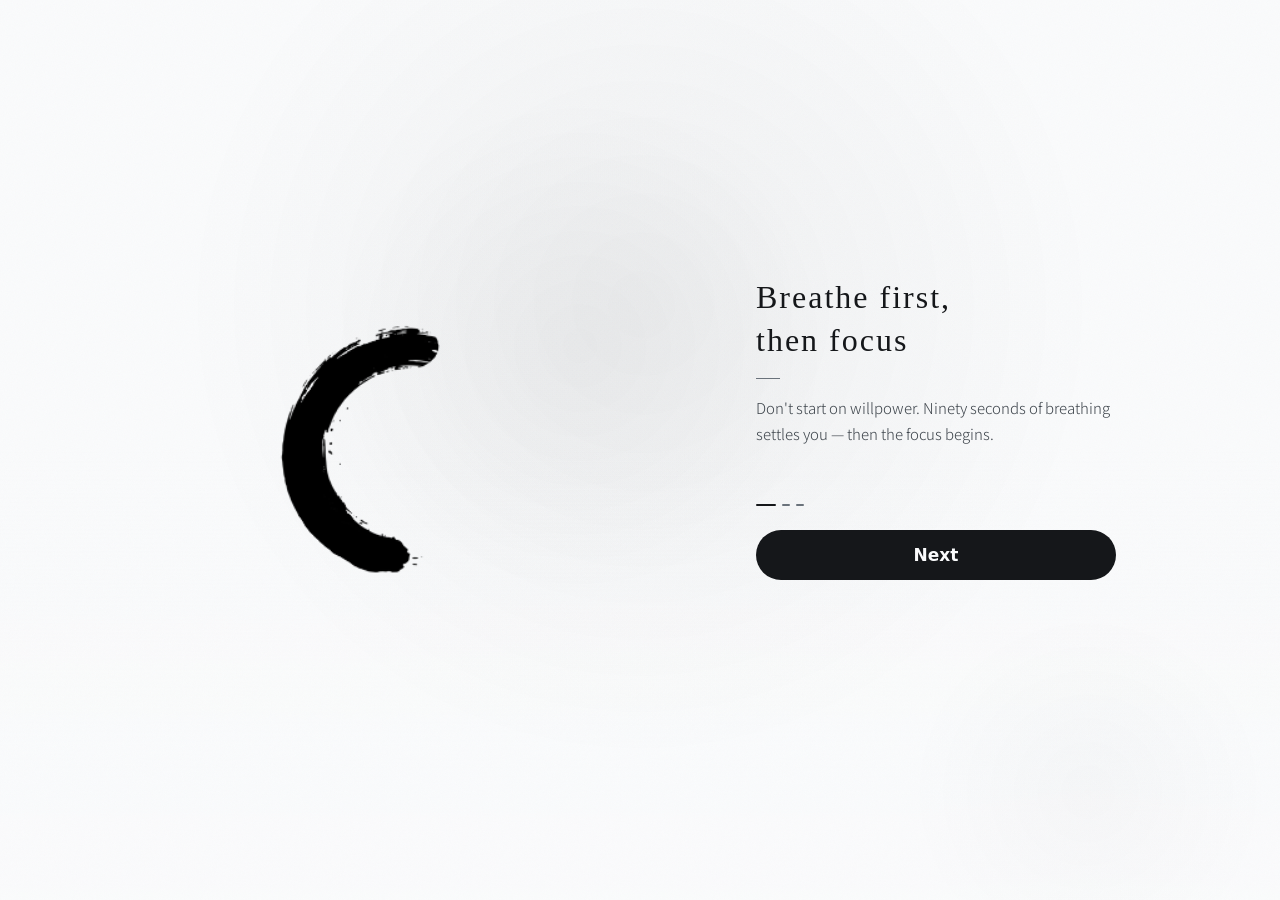
==== commit f4c43fce: "公開（ZENnoMA 027d5e5）" ====
--- a/index.html
+++ b/index.html
@@ -44,8 +44,8 @@
         }
       }
     </style>
-    <script type="module" crossorigin src="/assets/index-Bobj37EM.js"></script>
-    <link rel="stylesheet" crossorigin href="/assets/index-BtzF4cR5.css">
+    <script type="module" crossorigin src="/assets/index-Cq46Uj79.js"></script>
+    <link rel="stylesheet" crossorigin href="/assets/index-C_tzFyr4.css">
   </head>
   <body>
     <div id="splash">
--- a/assets/index-C_tzFyr4.css
+++ b/assets/index-C_tzFyr4.css
@@ -0,0 +1 @@
+.rt-sheet{position:fixed;top:0;right:0;bottom:0;left:0;z-index:10;background:var(--bg);overflow-y:auto}.rt-col{max-width:560px;margin:0 auto;padding:48px 32px calc(32px + env(safe-area-inset-bottom));display:flex;flex-direction:column}.rt-title{color:var(--ink2);padding-bottom:24px}.sheet-head{display:flex;align-items:center;justify-content:space-between;gap:12px;padding-bottom:24px}.sheet-head .rt-title{padding-bottom:0}.rt-row{display:flex;align-items:center;gap:12px;min-height:56px;width:100%;text-align:left}.rt-row-main{flex:1;min-width:0;display:flex;flex-direction:column;align-items:flex-start;gap:4px;padding:10px 0;text-align:left}.rt-name{color:var(--ink)}.rt-summary{color:var(--ink3)}.rt-dot{width:5px;height:5px;border-radius:50%;background:var(--accent);flex:none}.rt-edit{color:var(--ink3);min-height:44px;padding:0 4px;flex:none}.rt-hair{height:1px;background:var(--hair)}.rt-new{color:var(--ink2)}.rt-name-input{-webkit-appearance:none;-moz-appearance:none;appearance:none;width:100%;background:none;border:none;border-bottom:1px solid var(--hair);border-radius:0;padding:8px 0;margin-bottom:16px;color:var(--ink);caret-color:var(--accent);outline:none;font:inherit}.rt-name-input:focus{border-bottom-color:var(--ink2)}.rt-empty{color:var(--ink3);padding:16px 0}.rt-step{display:flex;align-items:center;gap:8px;min-height:52px;width:100%}select.rt-step-select{-moz-appearance:none;appearance:none;-webkit-appearance:none;border:none;background:none;font:inherit;font-weight:inherit;color:var(--ink);padding:10px 4px;cursor:pointer}select.rt-step-select option{color:var(--ink);background:var(--bg)}html[data-scheme=dark] select.rt-step-select{color-scheme:dark}.rt-step-length{color:var(--ink2)}.rt-step-tools{margin-left:auto;display:flex;align-items:center}.rt-step-btn{width:40px;min-height:44px;color:var(--ink3);font-size:15px}.rt-step-btn:disabled{opacity:.25;cursor:default}.rt-sounds{display:flex;flex-direction:column;padding-top:8px}.rt-sounds .sound-row{width:100%}.rt-actions{padding-top:32px}.rt-actions .capsule:disabled{opacity:.35;cursor:default}.rt-delete{color:#ff453ab3}.ritual-row{display:flex;align-items:center;justify-content:space-between;gap:12px;width:min(300px,100%);min-height:44px;text-align:left}.ritual-value{display:flex;align-items:center;gap:8px;color:var(--ink2)}.ritual-chevron{color:var(--ink3);flex:none}.ritual-chevron path{fill:none;stroke:currentColor;stroke-width:1;stroke-linecap:round;stroke-linejoin:round}.ritual-summary-line{color:var(--ink2);width:min(300px,100%);text-align:center}.mit-row{display:flex;align-items:center;gap:12px;width:min(300px,100%);min-height:44px;padding:0 16px;border:.5px solid var(--hair);border-radius:9999px;text-align:left}.mit-mark{color:var(--ink3);flex:none}.mit-value{flex:1;min-width:0;color:var(--ink);white-space:nowrap;overflow:hidden;text-overflow:ellipsis}.mit-value.empty{color:var(--ink3)}.mit-updown{color:var(--ink3);flex:none}.mit-updown path{fill:none;stroke:currentColor;stroke-width:1;stroke-linecap:round;stroke-linejoin:round}.mit-done{color:var(--ink3);text-decoration:line-through;text-decoration-color:var(--ink3)}.mit-sheet-empty{color:var(--ink3);padding:16px 0}.mit-sheet-plus{color:var(--ink3);font-size:15px;flex:none}.mit-sheet-input{flex:1;min-width:0;min-height:44px;padding:0;background:none;border:none;outline:none;font:inherit;color:var(--ink);caret-color:var(--accent)}.mit-sheet-input::placeholder{color:var(--ink3)}.now-plan-head{display:flex;align-items:baseline;justify-content:space-between;gap:12px;margin-bottom:8px}.now-plan-head .now-eyebrow{margin-bottom:0}.now-plan-empty{color:var(--ink3);min-height:36px;display:flex;align-items:center}.now-plan-editbtn{position:relative;display:flex;align-items:center;gap:6px;min-height:44px;padding:0 12px;font-family:var(--font-button);color:var(--ink2);isolation:isolate;align-self:center;transition:color .2s ease-in-out}.now-plan-editbtn:hover{color:var(--ink)}.now-plan-editbtn:before{content:"";position:absolute;top:0;right:0;bottom:0;left:0;margin:auto 0;height:32px;background:color-mix(in srgb,var(--surface) 72%,transparent);backdrop-filter:blur(10px);-webkit-backdrop-filter:blur(10px);border:1px solid var(--hair);border-radius:9999px;box-shadow:0 1px 3px color-mix(in srgb,var(--ink) 6%,transparent),inset 0 .5px color-mix(in srgb,var(--bg) 60%,transparent);pointer-events:none;z-index:-1;transition:background .2s ease-in-out}.now-plan-editbtn:active:before{background:color-mix(in srgb,var(--ink) 8%,var(--surface))}.plan-list{display:flex;flex-direction:column}.plan-rule{height:.5px;background:var(--hair);margin:8px 0}.plan-empty{color:var(--ink3);text-align:center;padding:24px 0}.plan-row{display:flex;align-items:center;gap:12px}.plan-row-main{flex:1;min-width:0;display:flex;align-items:center;gap:12px;min-height:44px;text-align:left;transition:opacity .15s ease-out}.plan-row-main:active{opacity:.55}.plan-row-time{width:44px;flex-shrink:0;color:var(--ink2);font-variant-numeric:tabular-nums}.plan-row-name{flex:1;min-width:0;color:var(--ink);overflow:hidden;text-overflow:ellipsis;white-space:nowrap}.plan-row-length{flex-shrink:0;color:var(--ink3)}.plan-entry-row{display:flex;align-items:center;flex-wrap:wrap;gap:4px 12px;min-height:44px}.plan-entry-label{color:var(--ink3);flex-shrink:0}.plan-time{-moz-appearance:none;appearance:none;-webkit-appearance:none;background:none;border:none;outline:none;color:var(--ink);font-variant-numeric:tabular-nums;padding:10px 16px 10px 8px}html[data-scheme=dark] .plan-time{color-scheme:dark}.plan-time-tilde{color:var(--ink3);padding:0 4px}.plan-title-choice{min-width:44px;min-height:44px;justify-content:flex-end}.plan-chips{display:flex;flex-wrap:wrap;justify-content:flex-end;gap:8px;margin-left:auto}.plan-chip{min-height:44px;padding:0 16px 0 calc(16px + var(--tracking));border-radius:9999px;border:.5px solid var(--hair);color:var(--ink3);transition:color .2s ease-in-out,border-color .2s ease-in-out,background-color .2s ease-in-out}.plan-chip.on{background:color-mix(in srgb,var(--ink) 8%,transparent);border-color:var(--ink2);color:var(--ink)}.plan-entry-choice{position:relative;display:flex;align-items:center;margin-left:auto;min-width:0;max-width:100%}.plan-entry-value{min-width:0;padding:10px 16px 10px 8px;color:var(--ink2);overflow:hidden;text-overflow:ellipsis;white-space:nowrap}.plan-entry-menu{position:relative}.plan-entry-cover{position:absolute;top:0;right:0;bottom:0;left:0;width:100%;height:100%;opacity:0;cursor:pointer}.plan-entry-choice .sound-preview{position:relative;z-index:1}.plan-entry-cover option{color:var(--ink);background:var(--bg)}html[data-scheme=dark] .plan-entry-cover{color-scheme:dark}.plan-entry-chevron{position:absolute;right:0;color:var(--ink3);pointer-events:none}.plan-entry-note{color:var(--ink3);padding-top:4px}.plan-entry-actions{margin-top:32px}.plan-head{display:flex;flex-direction:column;gap:12px;padding-bottom:24px}.plan-day-nav{display:flex;align-items:center;justify-content:center;gap:4px}.plan-day-arrow{display:grid;place-items:center;width:44px;min-height:44px;color:var(--ink3);transition:color .2s ease-in-out}.plan-day-nav .plan-day-arrow:before{width:40px;height:40px}.plan-day-arrow:hover{color:var(--ink)}.plan-day-title{min-width:160px;padding-bottom:0;white-space:nowrap;text-align:center}.now-plan-editbtn .t-label{margin-right:calc(-1 * var(--tracking))}.plan-swatches{margin-left:auto;max-width:220px;display:flex;flex-wrap:wrap;justify-content:flex-end}.plan-swatch{position:relative;width:44px;height:44px;display:flex;align-items:center;justify-content:center}.plan-swatch:before{content:"";width:20px;height:20px;border-radius:50%;background:var(--swatch)}.plan-swatch-sumi:before{background:color-mix(in srgb,var(--ink) 3%,var(--bg));border:.5px solid var(--hair)}.plan-swatch.on:after{content:"";position:absolute;width:28px;height:28px;border:1px solid var(--ink2);border-radius:50%}.plan-title-input{flex:1;min-width:0;min-height:44px;padding:0;background:none;border:none;outline:none;font:inherit;color:var(--ink);caret-color:var(--accent);text-align:right}.plan-note-row{flex-direction:column;align-items:stretch;gap:8px;padding:8px 0}.plan-note-row .plan-note-input{width:100%;min-height:88px;max-height:320px;padding:10px 12px;field-sizing:content;resize:vertical;background:none;border:.5px solid var(--hair);border-radius:8px;outline:none;color:var(--ink);caret-color:var(--accent);line-height:1.6;text-align:left}.plan-note-row .plan-note-input:focus{border-color:var(--ink3)}.plan-note-input::placeholder{color:var(--ink3)}.invite{position:fixed;top:72px;left:16px;right:16px;z-index:5;display:flex;justify-content:center;pointer-events:none}.invite-line{pointer-events:auto;display:flex;align-items:center;gap:2px;max-width:560px;min-height:44px;padding:0 4px 0 20px;border-radius:9999px;border:.5px solid var(--hair);background:color-mix(in srgb,var(--ink) 4%,var(--bg))}.invite-main{min-height:44px;min-width:0;color:var(--ink);text-align:left;transition:opacity .15s ease-out}.invite-main:active{opacity:.55}.invite-close{width:44px;min-height:44px;flex-shrink:0;color:var(--ink3);font-size:15px;transition:color .2s ease-in-out}.invite-close:hover{color:var(--ink)}@media(prefers-reduced-motion:reduce){.plan-row-main,.plan-chip,.now-plan-editbtn,.invite-main,.invite-close{transition:none}}.plan-preview{margin-top:24px}.plan-preview-label{display:block;color:var(--ink3);margin-bottom:12px}.plan-entry-body{padding-top:16px}.pv-slot{display:flex;flex-direction:column;align-items:center;gap:4px}.pv-button{display:flex;align-items:center;justify-content:center;gap:10px;width:min(300px,calc(100vw - 64px));height:48px;border-radius:4px;font-family:system-ui,sans-serif;font-size:16px;font-weight:500;letter-spacing:0;transition:opacity .15s ease-out}.pv-button:active{opacity:.8}.pv-button:disabled{opacity:.35;cursor:default}.pv-mark{height:20px;width:20px;object-fit:contain;flex:none}.pv-apple{background:var(--ink);color:var(--bg)}.pv-google{background:#fff;border:1px solid #747775;color:#1f1f1f}html[data-scheme=dark] .pv-google{background:#131314;border-color:#8e918f;color:#e3e3e3}.pv-note{color:var(--ink3)}.si-screen{position:fixed;top:0;right:0;bottom:0;left:0;overflow-y:auto;display:flex;align-items:center;justify-content:center;padding:32px 0}.si-col{display:flex;flex-direction:column;align-items:center;text-align:center;gap:24px;margin:auto 0;padding:0 32px;max-width:496px}.si-title{color:var(--ink)}.si-note{color:var(--ink3)}.si-buttons{display:flex;flex-direction:column;align-items:center;gap:12px}.si-failed{min-height:1.6em;margin-top:12px;color:var(--ink3)}.si-agree{margin:16px auto 0;max-width:300px;color:var(--ink3)}.si-agree a{color:var(--ink2)}.tl{position:relative;margin-top:8px;isolation:isolate}.tl-hour{position:absolute;left:0;right:0;display:flex;align-items:center;gap:8px;transform:translateY(-50%);pointer-events:none}.tl-hour-label{width:40px;flex:none;font-size:11px;color:var(--ink3);text-align:right;font-variant-numeric:tabular-nums}.tl-hour-rule{flex:1;height:.5px;background:var(--hair)}.tl-band{position:absolute;left:48px;right:0;display:flex;align-items:flex-start;justify-content:space-between;gap:8px;padding:3px 10px;border:.5px solid var(--hair);border-radius:8px;background:color-mix(in srgb,var(--ink) 3%,var(--bg));line-height:1.3;text-align:left}.tl-band-name{color:var(--ink);min-width:0;overflow:hidden;white-space:nowrap;text-overflow:ellipsis}.tl-band-time{color:var(--ink3);flex:none;font-variant-numeric:tabular-nums}.tl-band .tl-band-time{--tracking: 0px}.tl-band-head{display:flex;align-items:center;gap:4px;min-width:0}.tl-band-mark{flex:none;width:12px;height:12px;background-color:var(--ink);-webkit-mask-position:center;mask-position:center;-webkit-mask-size:contain;mask-size:contain;-webkit-mask-repeat:no-repeat;mask-repeat:no-repeat}.tl-band-mark.focus{-webkit-mask-image:url(/tab-focus-ink.png);mask-image:url(/tab-focus-ink.png)}.tl-band-mark.meditation{-webkit-mask-image:url(/tab-meditation-ink.png);mask-image:url(/tab-meditation-ink.png)}.tl-band-mark.event{-webkit-mask-image:url("data:image/svg+xml,%3Csvg xmlns='http://www.w3.org/2000/svg' viewBox='0 0 12 12'%3E%3Crect x='1.3' y='1.8' width='9.4' height='8.9' rx='2' fill='none' stroke='black' stroke-width='1.1'/%3E%3Cpath d='M1.3 4.6h9.4' stroke='black' stroke-width='1.6'/%3E%3C/svg%3E");mask-image:url("data:image/svg+xml,%3Csvg xmlns='http://www.w3.org/2000/svg' viewBox='0 0 12 12'%3E%3Crect x='1.3' y='1.8' width='9.4' height='8.9' rx='2' fill='none' stroke='black' stroke-width='1.1'/%3E%3Cpath d='M1.3 4.6h9.4' stroke='black' stroke-width='1.6'/%3E%3C/svg%3E")}.tl-band.tinted{background:var(--band-tint)}.tl-band.tinted .tl-band-name,.tl-band.tinted .tl-band-time{color:var(--band-tint-text)}.tl-band.tinted .tl-band-mark{background-color:var(--band-tint-text)}.tl-band.tinted.past{opacity:1;background:color-mix(in srgb,var(--ink) 3%,var(--bg));border-color:color-mix(in srgb,var(--band-tint) 55%,transparent)}.tl-band.tinted.past .tl-band-name,.tl-band.tinted.past .tl-band-time{color:var(--ink3)}.tl-band.tinted.past .tl-band-mark{background-color:var(--ink3)}.tl-band.past{opacity:.55}.tl-band-action{transition:opacity .15s ease-out}.tl-band-action:active{opacity:.55}.tl-band-action:before{content:"";position:absolute;left:0;right:0;top:min(0px,calc((100% - 44px)/2));bottom:min(0px,calc((100% - 44px)/2))}.tl-now{position:absolute;left:48px;right:0;height:2px;background:var(--accent);pointer-events:none}.tl-now-dot{position:absolute;left:-4px;top:-2.5px;width:7px;height:7px;border-radius:50%;background:var(--accent)}.tl-detail-scrim{position:fixed;top:0;right:0;bottom:0;left:0;z-index:10;display:flex;align-items:center;justify-content:center;padding:32px 16px;background:color-mix(in srgb,var(--bg) 60%,transparent)}.tl-detail{width:100%;max-width:360px;max-height:100%;display:flex;flex-direction:column;gap:8px;padding:24px;border-radius:16px;border:1px solid var(--hair);background:var(--surface);box-shadow:0 1px 3px color-mix(in srgb,var(--ink) 6%,transparent)}.tl-detail-head{display:flex;align-items:baseline;gap:12px}.tl-detail-dot{flex:none;width:12px;height:12px;border-radius:50%;background:var(--band-tint)}.tl-detail-dot.sumi{background:color-mix(in srgb,var(--ink) 3%,var(--bg));border:.5px solid var(--hair)}.tl-detail-title{min-width:0;color:var(--ink);overflow-wrap:anywhere}.tl-detail-time{padding-left:24px;color:var(--ink2);font-variant-numeric:tabular-nums}.tl-detail-note{margin-top:8px;min-height:0;overflow-y:auto;display:flex;flex-direction:column;gap:8px}.tl-detail-note-label{color:var(--ink3)}.tl-detail-note-text{color:var(--ink);line-height:1.6;white-space:pre-wrap;overflow-wrap:anywhere}.tl-detail-note-text.empty{color:var(--ink3)}.tl-detail-actions{margin-top:16px}@media(prefers-reduced-motion:reduce){.tl-band-action{transition:none}}.ob-screen{position:fixed;top:0;right:0;bottom:0;left:0;overflow-y:auto;display:flex}.ob-frame{flex:1;display:flex;flex-direction:column;width:100%;max-width:484px;min-height:100%;margin:0 auto;padding:max(24px,env(safe-area-inset-top)) 32px max(8px,env(safe-area-inset-bottom))}.ob-stage{flex:1 0 auto;min-height:300px;display:flex;align-items:center;justify-content:center}.ob-side{display:flex;flex-direction:column}.ob-words.paged{min-height:212px}.ob-text{display:flex;flex-direction:column;align-items:flex-start;gap:16px;text-align:left}.ob-title.t-hero{color:var(--ink);line-height:1.35;font-size:clamp(24px,calc((100vw - 64px)*.1 - 4px),32px)}.ob-title-line{display:block;white-space:nowrap}html[lang=en] .ob-title-line{white-space:normal}.ob-rule{display:block;width:24px;height:.5px;background:var(--ink3)}.ob-message{color:var(--ink2);line-height:1.75}.ob-controls{display:flex;flex-direction:column;gap:24px;padding-top:16px}.ob-side .capsule{max-width:none;width:100%}.ob-quiet,.ob-quiet-space{align-self:center;margin-top:-24px;min-height:44px;color:var(--ink2)}.ob-quiet-space{display:block;height:44px}.ob-marks{display:flex;gap:6px}.ob-mark{width:8px;height:2px;border-radius:1px;background:var(--ink3);transition:width .8s ease-in-out,background-color .8s ease-in-out}.ob-mark.current{width:20px;background:var(--ink)}.ob-lengths{display:flex;justify-content:space-between;gap:12px;margin-bottom:12px}.ob-length{flex:none;width:92px;height:92px;border-radius:50%;border:.5px solid var(--ink3);display:flex;flex-direction:column;align-items:center;justify-content:center;gap:2px;color:var(--ink);transition:opacity .15s ease-out,background-color .15s ease-out}.ob-length:active{opacity:.55}@media(hover:hover){.ob-length:hover{background:color-mix(in srgb,var(--ink) 6%,transparent)}}.ob-length:focus-visible{outline:1px solid var(--ink2);outline-offset:3px}.ob-length-value{font-family:Hiragino Mincho ProN,Yu Mincho,"Noto Serif JP",serif;font-size:32px;font-weight:300;line-height:1.1;font-variant-numeric:tabular-nums}.ob-length-unit{color:var(--ink2)}.ob-breath{position:relative;flex:none;display:flex;align-items:center;justify-content:center}.ob-breath .ob-enso{position:relative}.ob-breath.breathes .ob-enso{animation:ob-breathe 10s ease-in-out 2.8s infinite}.ob-ripple{position:absolute;width:calc(var(--ob-size) * .92);height:calc(var(--ob-size) * .92);border-radius:50%;border:.5px solid var(--ink3);opacity:0;animation:ob-ripple 10s linear 2.8s infinite;pointer-events:none}@keyframes ob-breathe{0%,to{transform:scale(1)}40%{transform:scale(1.025)}}@keyframes ob-ripple{0%,40%{transform:scale(1);opacity:0}40.1%{transform:scale(1);opacity:.9}to{transform:scale(1.32);opacity:0}}.ob-still{flex:none;animation:ob-bleed 1.6s ease-out both,ob-still-breath 9s ease-in-out 1.6s infinite alternate}@keyframes ob-bleed{0%{opacity:0;filter:blur(6px)}to{opacity:1;filter:blur(0)}}@keyframes ob-still-breath{0%{transform:scale(1)}to{transform:scale(1.012)}}.ob-day{position:relative;flex:none}.ob-day-tick{position:absolute;left:0;right:0;display:flex;align-items:center;gap:8px;transform:translateY(-50%)}.ob-day-time{flex:none;width:40px;text-align:right;font-size:13px;font-variant-numeric:tabular-nums;color:var(--ink2)}.ob-day-rule{flex:1;height:.5px;background:var(--hair)}.ob-day-band{position:absolute;left:48px;right:0;display:flex;align-items:center;padding:0 8px;border:.5px solid var(--hair);border-radius:6px;background:color-mix(in srgb,var(--ink) 6%,var(--bg));transform-origin:top;animation:ob-band-in .5s ease-out both}.ob-day-band.current{background:color-mix(in srgb,var(--ink) 14%,var(--bg))}.ob-day-band.tinted{background:var(--band-tint)}.ob-day-band.tinted .tl-band-mark{background-color:var(--band-tint-text)}.ob-day-now{position:absolute;left:44px;right:0;height:7px;animation:ob-fade .5s ease-out both}.ob-day-now:before{content:"";position:absolute;left:0;top:0;width:7px;height:7px;border-radius:50%;background:var(--accent)}.ob-day-now:after{content:"";position:absolute;left:3.5px;right:0;top:2.5px;height:2px;background:var(--accent)}@keyframes ob-band-in{0%{opacity:0;transform:scaleY(.01)}to{opacity:1;transform:scaleY(1)}}@keyframes ob-fade{0%{opacity:0}to{opacity:1}}@media(min-width:1024px){.ob-frame{max-width:1080px;flex-direction:row;align-items:center;gap:96px;padding:48px 64px}.ob-stage{flex:1 1 0;min-height:0;transform:scale(1.25)}.ob-side{flex:0 0 360px}}@media(prefers-reduced-motion:reduce){.ob-breath .ob-enso,.ob-still,.ob-day-band,.ob-day-now{animation:none}.ob-ripple{display:none}.ob-mark{transition:none}}.bk-note{color:var(--ink3);padding-bottom:24px}.bk-install{color:var(--ink3);padding:16px 0}.bk-list{display:flex;flex-direction:column}.bk-empty{color:var(--ink3);padding:16px 0}.bk-row{display:flex;align-items:center;gap:8px;min-height:52px;width:100%}.bk-domain{flex:1;min-width:0;color:var(--ink);overflow-wrap:anywhere}.bk-remove{width:40px;min-height:44px;color:var(--ink3);font-size:15px;flex:none}.bk-plus{color:var(--ink3);font-size:15px;flex:none}.bk-input{flex:1;min-width:0;min-height:44px;padding:0;background:none;border:none;outline:none;font:inherit;color:var(--ink);caret-color:var(--accent)}.bk-input::placeholder{color:var(--ink3)}.plan-head-actions{display:grid;grid-template-columns:1fr 1fr;gap:12px}.plan-head-actions .add-pill{justify-content:center;min-width:0;width:100%;padding:0 12px 0 5px}.plan-head-actions .add-pill-label{min-width:0;overflow:hidden;text-overflow:ellipsis;white-space:nowrap}.add-pill-mark.pt-call-mark:before{content:none}.pt-chevron{flex:none;color:var(--ink3)}.pt-head{display:flex;align-items:center;justify-content:space-between;gap:12px;min-height:68px;padding-bottom:24px;container-type:inline-size}.pt-head .rt-title{padding-bottom:0}@container (max-width: 319px){html[lang=en] .pt-head .add-pill{justify-content:center;width:40px;height:40px;margin:2px 0;padding:0}html[lang=en] .pt-head .add-pill-mark{width:30px;height:30px}html[lang=en] .pt-head .add-pill-label{display:none}}.pt-row-name{flex:1;min-width:0;color:var(--ink);overflow:hidden;text-overflow:ellipsis;white-space:nowrap}.pt-row-summary{flex:none;color:var(--ink3);white-space:nowrap;font-variant-numeric:tabular-nums}.pt-note{display:flex;align-items:center;min-height:44px;color:var(--ink3)}.pt-note-sub{color:var(--ink3)}.pt-name-input{flex:1;min-width:0;min-height:44px;padding:0;background:none;border:none;outline:none;font:inherit;color:var(--ink);caret-color:var(--accent)}.pt-name-input::placeholder{color:var(--ink3)}.pt-preview,.pt-layer{position:relative;z-index:0}.pt-preview{margin-top:8px}.pt-footer{position:sticky;bottom:0;z-index:1;display:flex;flex-direction:column;gap:12px;margin-top:24px;padding:16px 0 calc(16px + env(safe-area-inset-bottom))}.pt-footer:before{content:"";position:absolute;top:-24px;right:0;bottom:0;left:0;background:linear-gradient(to bottom,transparent,var(--bg) 24px);pointer-events:none;z-index:-1}.pt-footer .capsule:disabled{opacity:.35;cursor:default}.pt-day-has{color:var(--ink3)}.pt-single{display:flex;justify-content:center}.pt-delete{display:flex;justify-content:center;margin-top:32px}.pr-sheet{position:fixed;top:0;right:0;bottom:0;left:0;z-index:10;background:var(--bg);overflow-y:auto}.sheet-in{animation:sheet-in .25s ease-out both}@keyframes sheet-in{0%{opacity:0;transform:translateY(16px)}to{opacity:1;transform:none}}.pr-watermark{position:fixed;left:-220px;bottom:-400px;z-index:-1;opacity:.04;pointer-events:none}html[data-scheme=dark] .pr-watermark{opacity:.05}.pr-col{max-width:560px;margin:0 auto;padding:48px 32px calc(32px + env(safe-area-inset-bottom));display:flex;flex-direction:column;gap:32px}.pr-row{display:flex;align-items:center;gap:12px;min-height:44px;width:100%;text-align:left}.pr-label{color:var(--ink3);flex:0 0 auto;white-space:nowrap}.pr-value{margin-left:auto;min-width:0;text-align:right;color:var(--ink);overflow-wrap:anywhere}.pr-value.placeholder{color:var(--ink3)}.pr-ink{color:var(--ink)}.pr-ink2{color:var(--ink2)}.pr-destructive{color:#ff453ab3}.pr-hair{height:1px;background:var(--hair)}.pr-eyebrow{color:var(--ink3);text-transform:uppercase;padding-bottom:8px}html[lang=en] .pr-eyebrow{text-transform:none}.pr-chevron{flex:none}.pr-chevron path{fill:none;stroke:var(--ink3);stroke-width:1;stroke-linecap:round;stroke-linejoin:round}.pr-row .t-label+.pr-chevron{margin-left:auto}.pr-select-row{position:relative}.pr-select{position:absolute;top:0;right:0;bottom:0;left:0;width:100%;height:100%;opacity:0;cursor:pointer}.pr-select option{color:var(--ink);background:var(--bg)}html[data-scheme=dark] .pr-select{color-scheme:dark}.pr-name-input{flex:1;min-width:0;margin-left:auto;text-align:right;background:none;border:none;outline:none;color:var(--ink);caret-color:var(--accent);font:inherit}.pr-note{color:var(--ink3);padding-top:8px}.pr-cover{position:fixed;top:0;right:0;bottom:0;left:0;z-index:5;background:var(--bg);display:flex;flex-direction:column}.pr-picker-head{width:100%;max-width:560px;margin:0 auto;padding:48px 32px 0}.pr-picker-title{color:var(--ink2);text-align:center;padding-bottom:16px}.pr-picker-note{color:var(--ink3);text-align:center;padding-bottom:16px}.pr-search{-webkit-appearance:none;-moz-appearance:none;appearance:none;width:100%;background:none;border:none;border-bottom:1px solid var(--hair);border-radius:0;padding:8px 0;color:var(--ink);caret-color:var(--accent);outline:none;font:inherit}.pr-search:focus{border-bottom-color:var(--ink2)}.pr-picker-list{flex:1;overflow-y:auto;width:100%;max-width:560px;margin:0 auto;padding:8px 32px calc(32px + env(safe-area-inset-bottom))}.pr-country{border-bottom:1px solid var(--hair)}.pr-dot{width:5px;height:5px;border-radius:50%;background:var(--accent);margin-left:auto;flex:none}.pr-scrim{position:fixed;top:0;right:0;bottom:0;left:0;z-index:10;display:flex;align-items:center;justify-content:center;padding:32px;background:color-mix(in srgb,var(--bg) 60%,transparent)}.pr-dialog{background:var(--bg);border:1px solid var(--hair);padding:24px;max-width:320px;display:flex;flex-direction:column;gap:12px}.pr-dialog-note{color:var(--ink3)}.pr-dialog-link{align-self:flex-start;min-height:44px;display:inline-flex;align-items:center;color:var(--ink2);text-underline-offset:3px}.pr-dialog-actions{display:flex;justify-content:flex-end;gap:24px;margin-top:8px}.tt-note{color:var(--ink3);padding-bottom:24px}.tt-chips{display:flex;flex-wrap:wrap;gap:8px;justify-content:center;padding-bottom:16px}.tt-chip{min-height:44px;padding:0 16px 0 calc(16px + var(--tracking));border-radius:9999px;border:.5px solid var(--hair);background:color-mix(in srgb,var(--ink) 3%,transparent);color:var(--ink3);transition:color .2s ease-in-out,background-color .2s ease-in-out}.tt-chip.current{background:color-mix(in srgb,var(--ink) 10%,transparent);box-shadow:inset 0 0 0 .5px var(--ink2);color:var(--ink)}.tt-days .tt-chip{min-width:44px;padding:0 10px 0 calc(10px + var(--tracking))}.tt-slots{display:flex;flex-direction:column}.tt-slot{display:flex;align-items:center;gap:8px;min-height:52px;width:100%}select.tt-select{-moz-appearance:none;appearance:none;-webkit-appearance:none;border:none;background:none;font:inherit;font-weight:inherit;color:var(--ink);padding:10px 4px;cursor:pointer}select.tt-select option{color:var(--ink);background:var(--bg)}html[data-scheme=dark] select.tt-select{color-scheme:dark}select.tt-select-action{flex:1;min-width:0;color:var(--ink2)}.tt-remove{width:40px;min-height:44px;color:var(--ink3);font-size:15px;flex:none}.tt-remove:disabled{opacity:.25;cursor:default}.tt-slots .rt-new:disabled{opacity:.25;cursor:default}@media(prefers-reduced-motion:reduce){.sheet-in{animation:none}.tt-chip{transition:none}}.pr-accent{display:flex;align-items:flex-start;gap:12px;width:100%}.pr-accent .pr-label{line-height:44px}.pr-sync{display:flex;align-items:baseline;gap:12px;padding-bottom:8px}.pr-sync-note{flex:1;min-width:0;color:var(--ink3)}.pr-sync-retry{flex:none;min-height:44px;color:var(--ink2)}.pr-sync-retry:disabled{opacity:.4}.pr-devices{display:flex;flex-direction:column;gap:8px;padding:12px 0}.pr-device{display:flex;align-items:baseline;gap:12px}.pr-device-slot{flex:none;min-width:56px;color:var(--ink3)}.pr-device-name{flex:1;min-width:0;color:var(--ink);overflow:hidden;text-overflow:ellipsis;white-space:nowrap}.pr-device-name.none,.pr-device-date,.pr-devices-note{color:var(--ink3)}.pr-link{justify-content:space-between;text-decoration:none;color:inherit}.pr-link-mark{flex:none;color:var(--ink3)}.dur-unit{font-size:.72em}.clock-plan{position:absolute;left:0;right:0;bottom:50%;transform:translateY(-26px);display:flex;justify-content:center;color:var(--ink3)}.med-wrap .clock-plan{transform:translateY(-21px)}.stage-task{color:var(--ink2);max-width:calc(100% - 64px);white-space:nowrap;overflow:hidden;text-overflow:ellipsis}@media(orientation:landscape)and (max-height:500px){.stage>.stage-top,.stage>.stage-bottom{top:50%;bottom:auto;transform:translateY(-50%);width:calc((100% - 300px)/2 - 24px)}.stage>.stage-top{left:max(16px,env(safe-area-inset-left));right:auto;align-items:flex-start}.stage>.stage-top .tc{text-align:left;padding-left:0}.stage>.stage-top .stage-task{max-width:100%;white-space:normal;display:-webkit-box;-webkit-line-clamp:2;-webkit-box-orient:vertical}.stage>.stage-bottom{right:max(16px,env(safe-area-inset-right));left:auto;align-items:flex-end}.stage>.stage-bottom .sound-row{width:100%}.stage>.stage-bottom select.sound-select{font-size:13px;padding-left:0}.stage>.stage-bottom .hold-end{max-width:100%}}.journey{position:relative;display:flex;flex-direction:column;gap:48px;padding:24px 32px 64px;max-width:560px;margin:0 auto}.journey>h1{text-align:center}.jn-section{display:flex;flex-direction:column;gap:16px}.jn-choice{position:relative;display:flex;width:100%;max-width:240px;margin:0 auto;border-radius:9999px;background:color-mix(in srgb,var(--ink) 3%,transparent);border:.5px solid var(--hair)}.jn-choice-mark{position:absolute;top:0;bottom:0;left:0;border-radius:9999px;background:color-mix(in srgb,var(--ink) 10%,transparent);box-shadow:inset 0 0 0 .5px var(--ink2);transition:transform .25s ease-in-out;pointer-events:none}.jn-choice-item{position:relative;flex:1;height:44px;font-size:15px;color:var(--ink3);transition:color .2s ease-in-out}.jn-choice-item.current{color:var(--ink)}.jn-chart{position:relative;display:flex;flex-direction:column;gap:8px}.jn-chart-glow{position:absolute;left:50%;top:50%;width:340px;height:340px;transform:translate(-50%,-50%);border-radius:50%;background:radial-gradient(closest-side,color-mix(in srgb,var(--ink) 4%,transparent),transparent);pointer-events:none}html[data-scheme=dark] .jn-chart-glow{background:radial-gradient(closest-side,color-mix(in srgb,var(--accent) 6%,transparent),transparent)}.jn-detail{position:relative;min-height:38px;display:flex;align-items:flex-end;justify-content:flex-end;text-align:right;text-wrap:balance;color:var(--ink2)}.jn-bars{position:relative;display:block}.jn-axis-text{font-family:system-ui,sans-serif;font-size:10px;fill:var(--ink3)}.jn-bar-focus{fill:var(--ink);transition:fill-opacity .2s ease-in-out}.jn-bar-sit{fill:var(--accent)}.jn-hit{cursor:pointer;outline:none}.jn-hit:focus-visible{stroke:var(--ink3);stroke-width:1}.jn-watermark{position:fixed;left:-160px;bottom:-320px;z-index:-1;opacity:.04;pointer-events:none}html[data-scheme=dark] .jn-watermark{opacity:.05}.jn-in{animation:jn-in .8s ease-out both}@keyframes jn-in{0%{opacity:0;transform:translateY(8px)}to{opacity:1;transform:none}}.jn-fade{animation:jn-fade .25s ease-in-out both}@keyframes jn-fade{0%{opacity:0}to{opacity:1}}.sr-only{position:absolute;width:1px;height:1px;overflow:hidden;clip-path:inset(50%);white-space:nowrap}@media(prefers-reduced-motion:reduce){.jn-choice-mark,.jn-choice-item,.jn-bar-focus{transition:none}.jn-in,.jn-fade{animation:none;opacity:1;transform:none}}.jn-stats{display:grid;grid-template-columns:1fr;gap:12px}.jn-pair-row{display:flex;align-items:stretch;gap:16px;margin-top:12px}.jn-pair-cell{flex:1;min-width:0;display:flex;flex-direction:column;gap:4px}.jn-pair-caption{color:var(--ink3)}.jn-pair-rule{width:.5px;background:var(--hair)}.now-dateline{display:flex;align-items:baseline;gap:10px;padding:0 8px}.now-clock{color:var(--ink);line-height:1.1;font-variant-numeric:tabular-nums;flex:none}.now-date{color:var(--ink3);flex:0 1 auto;min-width:0;overflow:hidden;white-space:nowrap;text-overflow:ellipsis}.now-weekday{color:var(--ink3);flex:none}.now-top{display:flex}.now-topcard{flex:1;display:flex;flex-direction:column;gap:4px;min-width:0}.now-top-head{display:flex;align-items:baseline;gap:10px}.now-top-head .now-eyebrow{margin-bottom:0;flex:none}.now-action-title{color:var(--ink);min-width:0;overflow:hidden;white-space:nowrap;text-overflow:ellipsis}.now-top-head .now-chevron{position:static;margin-left:auto;flex:none}.pause-sheet{position:fixed;top:0;right:0;bottom:0;left:0;z-index:10;background:var(--bg)}.pause-done{position:relative;height:100%;display:flex;flex-direction:column;align-items:center;justify-content:center;gap:24px;padding:0 32px}.pause-plan{color:var(--ink3)}.pause-done .action-row{width:100%}.now-dateline-row{position:relative;display:flex;align-items:center;justify-content:space-between;gap:8px}.now-dateline-measure{position:absolute;top:0;left:0;width:max-content;height:0;overflow:visible;visibility:hidden;pointer-events:none}.pause-entry.compact{justify-content:center;width:44px;padding:0}.pause-entry.compact:before{left:6px;right:6px}.now-dateline-row .now-dateline{min-width:0}.pause-entry{flex:none}.pause-entry-mark{width:14px;height:14px;background-color:currentColor;-webkit-mask:url(/enso-mark.png) center / contain no-repeat;mask:url(/enso-mark.png) center / contain no-repeat}.now-mit-eyebrow{margin-bottom:8px}.now-mit-empty{color:var(--ink3);min-height:36px;display:flex;align-items:center}.now-mit-rule{height:.5px;background:var(--hair);margin:8px 0}.now-mit-row{display:flex;align-items:center;gap:12px;min-height:36px}.now-mit-done{width:44px;min-height:36px;display:flex;align-items:center;justify-content:center;flex-shrink:0}.now-mit-dot{width:22px;height:22px;border:1px solid var(--ink3);border-radius:50%;display:flex;align-items:center;justify-content:center}.now-mit-dot:after{content:"";width:12px;height:12px;border-radius:50%;background:var(--ink3);transform:scale(.01);opacity:0;transition:transform .3s cubic-bezier(.34,1.56,.64,1),opacity .2s ease-out}.now-mit-dot.done:after{transform:scale(1);opacity:1}.now-mit-title{flex:1;min-width:0;color:var(--ink);transition:color .25s ease-in-out}.now-mit-title.done{color:var(--ink3);text-decoration:line-through;text-decoration-color:var(--ink3)}.now-mit-tools{display:flex;gap:4px;opacity:0;transition:opacity .2s ease-in-out}.now-mit-row:hover .now-mit-tools,.now-mit-row:focus-within .now-mit-tools{opacity:1}.now-mit-tool{min-height:36px;padding:0 6px;font-size:12px;letter-spacing:1px;color:var(--ink3);transition:color .2s ease-in-out}.now-mit-tool:hover{color:var(--ink)}.now-mit-plus{width:44px;text-align:center;color:var(--ink3);font-size:15px;flex-shrink:0}.now-mit-input{flex:1;min-width:0;min-height:36px;padding:0;background:none;border:none;outline:none;font:inherit;color:var(--ink);caret-color:var(--accent)}.now-mit-input::placeholder{color:var(--ink3)}@media(prefers-reduced-motion:reduce){.now-mit-dot:after,.now-mit-title,.now-mit-tools,.now-mit-tool{transition:none}}.plan-clear-all{display:block;margin:24px auto 0;padding:0 16px;color:#ff453ab3}.plan-clear-scrim{position:fixed;top:0;right:0;bottom:0;left:0;z-index:10;display:flex;align-items:center;justify-content:center;padding:32px;background:color-mix(in srgb,var(--bg) 60%,transparent)}.plan-clear-dialog{background:var(--bg);border:1px solid var(--hair);padding:24px;max-width:320px;display:flex;flex-direction:column;gap:12px}.plan-clear-note{color:var(--ink3)}.plan-clear-actions{display:flex;justify-content:flex-end;gap:24px;margin-top:8px}.plan-clear-destructive{color:#ff453ab3}.plan-clear-cancel{color:var(--ink2)}.now{min-height:100%}.now-watermark{position:fixed;left:-200px;top:-160px;z-index:-1;opacity:.04;pointer-events:none}html[data-scheme=dark] .now-watermark{opacity:.05}.now-column{max-width:560px;margin:0 auto;padding:12px 32px 64px;display:flex;flex-direction:column;gap:24px}.now-tile-practice{grid-column:1 / -1}.now-grid{display:grid;grid-template-columns:1fr 1fr;gap:12px;--eyebrow-seat: calc(min(100vw, 624px)/2 - 103px) }.now-tile{min-width:0;position:relative;border-radius:16px;border:1px solid var(--hair);background:var(--surface);box-shadow:0 1px 3px color-mix(in srgb,var(--ink) 6%,transparent);padding:16px;overflow:hidden}.now-eyebrow{font-size:11px;letter-spacing:4px;text-transform:uppercase;color:var(--ink3);margin-bottom:4px}html[lang=en] .now-eyebrow{letter-spacing:1px;text-transform:none}.now-stat-head .now-eyebrow{min-width:0}html[lang=en] .now-stat-head .now-eyebrow{white-space:nowrap;letter-spacing:.08em;font-size:clamp(9px,calc(var(--eyebrow-seat) / 7.3),12px)}.now-tile .now-eyebrow{font-size:12px;color:var(--ink2)}.now-teaching{position:relative;display:flex;flex-direction:column;gap:8px;padding:16px 8px}.now-teaching-text{color:var(--ink);line-height:1.9}.now-teaching-rest{color:transparent}.now-teaching-original{display:flex;flex-direction:column;gap:4px}.now-teaching-bracket{font-feature-settings:"halt"}.now-teaching-reading{color:var(--ink3);opacity:0;transition:opacity .8s ease-in-out}.now-teaching-reading.visible{opacity:1}.now-teaching-source{color:var(--ink3);text-align:right;opacity:0;transition:opacity .8s ease-in-out}.now-teaching-source.visible{opacity:1}.now-teaching-glow{position:absolute;left:50%;top:50%;width:240px;height:240px;transform:translate(-50%,-50%);border-radius:50%;background:radial-gradient(closest-side,color-mix(in srgb,var(--ink) 5%,transparent),transparent);pointer-events:none}html[data-scheme=dark] .now-teaching-glow{background:radial-gradient(closest-side,color-mix(in srgb,var(--accent) 10%,transparent),transparent)}.now-tile-action,.now-tile-still{display:flex;flex-direction:column;align-items:stretch;text-align:left}.now-tile-action{transition:opacity .15s ease-out,transform .15s ease-out}.now-tile-action:active{opacity:.55;transform:scale(.985)}.now-action-text{display:flex;flex-direction:column;gap:4px}.now-action-text .now-eyebrow{margin-bottom:4px}.now-action-benefit{color:var(--ink3)}.now-chevron{color:var(--ink3);font-size:18px;line-height:1}.now-stat{display:flex;flex-direction:column;align-items:stretch;min-height:96px}.now-stat-head{display:flex;align-items:center;justify-content:space-between;gap:12px}.now-stat-head .now-eyebrow{margin-bottom:0}.now-stat-icon img{width:20px;height:20px;display:block}.now-stat-icon .now-stat-icon-ink{opacity:.55}.now-stat-icon .now-stat-icon-paper{display:none;opacity:.45}html[data-scheme=light] .now-stat-icon .now-stat-icon-ink{display:none}html[data-scheme=light] .now-stat-icon .now-stat-icon-paper{display:block}.now-stat-foot{margin-top:auto;display:flex;align-items:baseline;justify-content:space-between;gap:8px}.now-stat-detail{color:var(--ink3);white-space:nowrap;min-width:0;overflow:hidden;text-overflow:ellipsis}.now-stat-figure{padding-top:12px;font-family:Hiragino Mincho ProN,Yu Mincho,"Noto Serif JP",serif;font-size:min(22px,6vw);letter-spacing:2px;color:var(--ink);white-space:nowrap}.now-stat-figure.empty,.now-stat-figure .dur-unit{color:var(--ink3)}.now-stat-glow{position:absolute;left:50%;top:50%;width:140px;height:140px;transform:translate(-50%,-50%);border-radius:50%;background:radial-gradient(closest-side,color-mix(in srgb,var(--ink) 5%,transparent),transparent);pointer-events:none}html[data-scheme=dark] .now-stat-glow{background:radial-gradient(closest-side,color-mix(in srgb,var(--accent) 10%,transparent),transparent)}.sr-only{position:absolute;width:1px;height:1px;margin:-1px;padding:0;overflow:hidden;clip:rect(0 0 0 0);white-space:nowrap}@media(max-width:340px){.now-grid{grid-template-columns:1fr;--eyebrow-seat: calc(100vw - 129px) }.now-stat-figure{font-size:22px}}@media(prefers-reduced-motion:reduce){.now-teaching-source,.now-teaching-reading,.now-tile-action{transition:none}}.practice{position:relative;display:flex;flex-direction:column;gap:48px;max-width:560px;margin:0 auto;padding:24px 32px 64px}.practice-watermark{position:fixed;left:-280px;bottom:-260px;width:600px;height:600px;opacity:.04;z-index:-1;pointer-events:none}html[data-scheme=dark] .practice-watermark{opacity:.05}.practice-header{display:flex;flex-direction:column;align-items:center;text-align:center;gap:8px}.eyebrow{font-size:11px;letter-spacing:4px;text-transform:uppercase;color:var(--ink3)}html[lang=en] .eyebrow{letter-spacing:1px;text-transform:none}.practice-world{display:flex;flex-direction:column;align-items:center;text-align:center;gap:16px}.globe-stage{position:relative;width:240px;height:240px}.globe-glow{position:absolute;left:50%;top:50%;width:min(340px,90vw);height:min(340px,90vw);transform:translate(-50%,-50%);border-radius:50%;background:radial-gradient(closest-side,color-mix(in srgb,var(--ink) 4%,transparent),transparent);pointer-events:none}html[data-scheme=dark] .globe-glow{background:radial-gradient(closest-side,color-mix(in srgb,var(--accent) 6%,transparent),transparent)}.globe-canvas{display:block;position:relative;width:240px;height:240px;touch-action:pan-y;user-select:none;-webkit-user-select:none;cursor:grab}.globe-canvas:active{cursor:grabbing}.practice-essentials{display:flex;flex-direction:column;align-items:flex-start;gap:8px}.pw-col{align-items:center;text-align:center;gap:24px}.pw-title{color:var(--ink);margin:0}.pw-lead{color:var(--ink2);margin:0;max-width:28em}.pw-block{display:flex;flex-direction:column;align-items:center;gap:16px;width:100%}.pw-plans{display:flex;flex-direction:column;gap:12px;width:min(320px,100%)}.pw-plan{display:flex;align-items:center;gap:12px;min-height:52px;padding:0 16px;border-radius:9999px;background:color-mix(in srgb,var(--ink) 8%,transparent);text-align:left}.pw-mark{flex:none;width:18px;height:18px;border-radius:50%;border:1px solid var(--ink3)}.pw-plan.selected .pw-mark{border-color:var(--accent);background:radial-gradient(circle,var(--accent) 0 45%,transparent 50%)}.pw-name{flex:1;color:var(--ink)}.pw-price{color:var(--ink2);font-variant-numeric:tabular-nums}.pw-plan.selected .pw-price{color:var(--ink)}.pw-plan:focus-visible{outline:1px solid var(--ink3);outline-offset:2px}.pw-notice{color:var(--ink2);margin:0}.pw-terms{display:flex;flex-direction:column;gap:8px;max-width:320px;color:var(--ink3)}.pw-terms p{margin:0}.pw-foot{display:flex;flex-direction:column;align-items:center;gap:12px;margin-top:16px}.pw-iphone{color:var(--ink3);margin:0;max-width:320px}.pw-legal{display:flex;gap:24px}.pw-link{min-height:44px;display:inline-flex;align-items:center;color:var(--ink3);text-decoration:none}.pw-link:disabled{opacity:.55}html[data-palette=sumi][data-scheme=light]{--bg: #141518;--surface: #1A1B1F;--ink: #EAECEE;--ink2: #B4BAC0;--ink3: #878E96;--accent: #C9A96A;--hair: #31353A}html[data-palette=sumi][data-scheme=dark]{--bg: #050506;--surface: #0B0C0E;--ink: #F4F5F6;--ink2: #C6CBD0;--ink3: #8C939B;--accent: #C9A96A;--hair: #32363B}html[data-palette=shiro][data-scheme=light],html[data-palette=shiro][data-scheme=dark]{--bg: #FAFBFC;--surface: #FFFFFF;--ink: #15171A;--ink2: #3C434A;--ink3: #6A727B;--accent: #C0402A;--hair: #E0E4E8}*{margin:0;padding:0;box-sizing:border-box}html,body,#root{height:100%}@font-face{font-family:Noto Sans JP;src:url(/fonts/NotoSansJP-Light.ttf) format("truetype");font-weight:300;font-style:normal;font-display:swap}:root{--font-button: "Hiragino Sans", "Noto Sans JP", "Yu Gothic", "Noto Sans CJK JP", sans-serif}body{background:var(--bg);color:var(--ink);font-family:Noto Sans JP,Hiragino Sans,Yu Gothic,Noto Sans CJK JP,sans-serif;font-weight:300;-webkit-font-smoothing:antialiased}.t-display,.t-hero,.t-title{font-family:Hiragino Mincho ProN,Yu Mincho,"Noto Serif JP",serif}button,input,select,textarea{font:inherit;font-weight:inherit;color:inherit}button{background:none;border:none;cursor:pointer}img{-webkit-user-drag:none;-webkit-user-select:none;user-select:none}.wordmark{position:relative;display:flex;align-items:center}.wordmark-img{height:48px;display:block}.wordmark-img-paper,html[data-scheme=light] .wordmark-img-ink{display:none}html[data-scheme=light] .wordmark-img-paper{display:block}.topbar{position:fixed;top:0;left:0;right:0;z-index:4;display:grid;grid-template-columns:44px minmax(0,1fr) 44px;align-items:center;justify-items:center;padding:calc(6px + env(safe-area-inset-top,0px)) 8px 14px}.topbar .wordmark{grid-column:2}.topbar:before{content:"";position:absolute;top:0;right:0;bottom:-12px;left:0;background:color-mix(in srgb,var(--bg) 60%,transparent);-webkit-backdrop-filter:blur(10px);backdrop-filter:blur(10px);-webkit-mask-image:linear-gradient(to bottom,#000 0%,#000 55%,transparent 100%);mask-image:linear-gradient(to bottom,#000 0%,#000 55%,transparent 100%);pointer-events:none}.topbar-person{position:relative;grid-column:3;width:44px;height:44px;display:flex;align-items:center;justify-content:center}.topbar-person svg{fill:none;stroke:var(--ink3);stroke-width:1;stroke-linecap:round}.t-display{--tracking: 0px;font-size:54px;letter-spacing:var(--tracking)}.t-hero{--tracking: 4px;font-size:32px;letter-spacing:var(--tracking);font-weight:300}.t-title{--tracking: 6px;font-size:22px;letter-spacing:var(--tracking);font-weight:300}.t-value{--tracking: 0px;font-size:19px;letter-spacing:var(--tracking)}.t-body{--tracking: 0px;font-size:15px;letter-spacing:var(--tracking)}.t-action{--tracking: 3px;font-size:15px;letter-spacing:var(--tracking);font-family:var(--font-button)}.t-label{--tracking: 2px;font-size:13px;letter-spacing:var(--tracking)}.t-caption{--tracking: 0px;font-size:12px;letter-spacing:var(--tracking)}.t-note{--tracking: 4px;font-size:11px;letter-spacing:var(--tracking)}html[lang=en] .t-hero{--tracking: 2px}html[lang=en] .t-title{--tracking: 3px}html[lang=en] .t-action{--tracking: 2px}html[lang=en] .t-label,html[lang=en] .t-note{--tracking: 1px}.tc{padding-left:var(--tracking, 0px)}.scene{animation:scene-in .8s ease-in-out both}@keyframes scene-in{0%{opacity:0}to{opacity:1}}.stage{position:relative;height:100%;display:flex;align-items:center;justify-content:center;overflow:hidden}.stage-top{position:absolute;top:48px;left:0;right:0;display:flex;flex-direction:column;align-items:center;gap:8px}.stage-bottom{position:absolute;bottom:48px;left:0;right:0;display:flex;flex-direction:column;align-items:center;gap:24px}.corner{position:fixed;top:8px;min-width:44px;min-height:44px;display:flex;align-items:center;justify-content:center;color:var(--ink3)}.corner-l{left:8px;font-size:22px;font-weight:300}.corner-r{right:8px}.corner-l,.plan-day-arrow{position:relative;color:var(--ink2)}.corner-l{position:fixed}.corner-l:before,.plan-day-arrow:before{content:"";position:absolute;top:0;right:0;bottom:0;left:0;margin:auto;width:36px;height:36px;border:.5px solid var(--ink3);border-radius:50%;pointer-events:none}.corner-l:active:before,.plan-day-arrow:active:before{background:color-mix(in srgb,var(--ink) 8%,transparent)}.quiet-button{min-width:44px;min-height:44px}.home{position:relative;min-height:100%;display:flex;flex-direction:column;align-items:center;justify-content:center;gap:24px;padding:24px 32px 32px}.home-hero{position:relative;width:240px;height:240px;display:flex;align-items:center;justify-content:center}.home-enso{animation:hero-breath 9s ease-in-out infinite alternate}@keyframes hero-breath{0%{transform:scale(1)}to{transform:scale(1.012)}}.home-hero-value{position:absolute;top:0;right:0;bottom:0;left:0;display:flex;flex-direction:column;align-items:center;justify-content:center;gap:4px}.home-stage,.home-panel{display:contents}.tab-layout{height:100%;display:flex;flex-direction:column}.tab-content{flex:1;min-height:0;overflow-y:auto;padding-top:calc(88px + env(safe-area-inset-top,0px))}.session-pane{min-height:100%;display:flex;flex-direction:column}.session-mode{flex:none;padding:8px 32px 0}.session-pane>.home{flex:1 0 auto;min-height:0}.tabbar{display:flex;border-top:1px solid var(--hair);padding-bottom:env(safe-area-inset-bottom)}.tabbar-item{flex:1;min-height:56px;display:flex;align-items:center;justify-content:center;font-size:11px;letter-spacing:2px;padding-left:2px;color:var(--ink3);transition:color .2s ease-in-out}.tabbar-item.current{color:var(--ink)}@media(max-width:480px){.tabbar-item{font-size:10px;letter-spacing:1px;padding-left:1px;white-space:nowrap}}.done-column{display:flex;flex-direction:column;align-items:center;gap:16px;padding:32px;text-align:center}.done-actions{margin-top:32px}.arrive{opacity:0;animation:arrive .8s ease-out forwards}@keyframes arrive{0%{opacity:0;transform:translateY(8px)}to{opacity:1;transform:none}}@media(prefers-reduced-motion:reduce){.scene,.home-enso{animation:none}.arrive{animation:none;opacity:1;transform:none}}.enso-stack{position:relative;display:flex;align-items:center;justify-content:center}.enso-glow{position:absolute;left:50%;top:50%;width:520px;height:520px;transform:translate(-50%,-50%);border-radius:50%;pointer-events:none}.enso-ripple{position:absolute;left:50%;top:50%;transform:translate(-50%,-50%);border:.5px solid var(--ink);border-radius:50%;pointer-events:none}.enso-center{position:absolute;top:0;right:0;bottom:0;left:0;display:flex;align-items:center;justify-content:center}.enso-guide{display:flex;flex-direction:column;align-items:center;gap:8px}.ring-wrap{position:relative}.clock{position:absolute;top:0;right:0;bottom:0;left:0;display:flex;align-items:center;justify-content:center;font-family:system-ui,sans-serif;font-size:44px;font-weight:200;font-variant-numeric:tabular-nums;color:var(--ink)}.hold-end{position:relative;width:220px;height:44px;border:1px solid var(--hair);border-radius:9999px;overflow:hidden;color:var(--ink2);touch-action:none;user-select:none;-webkit-user-select:none}.hold-end-fill{position:absolute;top:0;bottom:0;left:0;background:var(--ink);opacity:.12;pointer-events:none}.hold-end.released .hold-end-fill{transition:width .2s ease-in-out}.hold-end>.t-label{position:relative}.hold-begin{display:flex;flex-direction:column;align-items:center;gap:12px}.hold-begin-circle{position:relative;border-radius:50%;touch-action:none;user-select:none;-webkit-user-select:none;transition:transform .6s ease-out,opacity .6s ease-out}.hold-begin-dish{position:absolute;top:1px;right:1px;bottom:1px;left:1px;border:.5px solid var(--hair);border-radius:50%}.hold-begin-brush{position:absolute;top:0;right:0;bottom:0;left:0;transition:opacity .2s ease-in-out}.hold-begin-circle.lit{filter:drop-shadow(0 0 10px var(--accent))}.hold-begin-circle.burst{transform:scale(3.2);opacity:0}.minute-row{display:flex;flex-direction:column;gap:8px;width:min(300px,100%)}input[type=range].minute-slider{-webkit-appearance:none;-moz-appearance:none;appearance:none;width:100%;height:44px;background:transparent;cursor:pointer}.minute-slider::-webkit-slider-runnable-track{height:1px;background:var(--hair)}.minute-slider::-webkit-slider-thumb{-webkit-appearance:none;-moz-appearance:none;appearance:none;width:18px;height:18px;border-radius:50%;background:var(--bg);border:1px solid var(--ink2);margin-top:-8.5px}.minute-slider::-moz-range-track{height:1px;background:var(--hair)}.minute-slider::-moz-range-thumb{width:18px;height:18px;border-radius:50%;background:var(--bg);border:1px solid var(--ink2)}.sound-row{display:flex;align-items:center;justify-content:space-between;gap:12px;width:min(300px,100%);min-height:44px;flex-wrap:wrap}.sound-choice{position:relative;display:flex;align-items:center;margin-left:auto;min-width:0;max-width:100%}select.sound-select{-moz-appearance:none;appearance:none;-webkit-appearance:none;border:none;background:none;font:inherit;font-weight:inherit;color:var(--ink2);text-align:right;padding:10px 16px 10px 8px;cursor:pointer;min-width:0;max-width:100%}select.sound-select option{color:var(--ink);background:var(--bg)}html[data-scheme=dark] select.sound-select{color-scheme:dark}.sound-chevron{position:absolute;right:0;color:var(--ink3);pointer-events:none}.sound-preview{min-width:36px;min-height:44px;color:var(--ink3);font-size:12px;flex:none}.capsule{position:relative;display:inline-flex;align-items:center;justify-content:center;gap:12px;min-width:132px;max-width:calc(100vw - 64px);min-height:52px;border-radius:9999px;font-size:15px;font-family:var(--font-button);--tracking: 3px;letter-spacing:var(--tracking);padding:8px 32px 8px calc(32px + var(--tracking));background:color-mix(in srgb,var(--ink) 92%,transparent);color:var(--bg);--drop: 0 7px 24px rgb(0 0 0 / .18);--drop-pressed: 0 1px 4px rgb(0 0 0 / .1);--rim: inset 0 .75px 0 rgb(255 255 255 / .28);box-shadow:var(--drop),var(--rim);transition:transform .26s cubic-bezier(.3,1.3,.5,1),box-shadow .26s ease-out,opacity .26s ease-out}html[lang=en] .capsule{--tracking: 2px}html[data-scheme=dark] .capsule{--drop: 0 7px 24px rgb(0 0 0 / .45);--drop-pressed: 0 1px 4px rgb(0 0 0 / .3)}.capsule:active:not(:disabled){transform:translateY(1px) scale(.965);box-shadow:var(--drop-pressed),var(--rim);opacity:.9}@media(hover:hover){.capsule:hover:not(:disabled):not(:active){transform:translateY(-1px)}}@media(prefers-reduced-motion:reduce){.capsule{transition:none}}.capsule:not(.outline){padding-right:12px}.capsule:not(.outline):after{content:"";order:2;flex:none;width:26px;height:26px;border-radius:50%;background:color-mix(in srgb,currentColor 14%,transparent)}.capsule:not(.outline):before{content:"";position:absolute;top:50%;right:12px;width:26px;height:26px;margin-top:-13px;background-color:currentColor;-webkit-mask:url("data:image/svg+xml,%3Csvg xmlns='http://www.w3.org/2000/svg' viewBox='0 0 12 12'%3E%3Cpath d='M1.5 6h9M6.5 2l4 4-4 4' fill='none' stroke='black' stroke-width='1.6' stroke-linecap='round' stroke-linejoin='round'/%3E%3C/svg%3E") center / 11px 11px no-repeat;mask:url("data:image/svg+xml,%3Csvg xmlns='http://www.w3.org/2000/svg' viewBox='0 0 12 12'%3E%3Cpath d='M1.5 6h9M6.5 2l4 4-4 4' fill='none' stroke='black' stroke-width='1.6' stroke-linecap='round' stroke-linejoin='round'/%3E%3C/svg%3E") center / 11px 11px no-repeat}.capsule.outline{background:color-mix(in srgb,var(--surface) 55%,transparent);backdrop-filter:blur(10px) saturate(1.4);-webkit-backdrop-filter:blur(10px) saturate(1.4);border:1px solid var(--hair);color:var(--ink);--drop: 0 4px 16px rgb(0 0 0 / .06);--drop-pressed: 0 1px 3px rgb(0 0 0 / .05);--rim: inset 0 .75px 0 rgb(255 255 255 / .45)}html[data-scheme=dark] .capsule.outline{--drop: 0 4px 16px rgb(0 0 0 / .25);--drop-pressed: 0 1px 3px rgb(0 0 0 / .2);--rim: inset 0 .75px 0 rgb(255 255 255 / .12)}.capsule{display:flex;width:100%;max-width:340px;min-width:0;min-height:50px;margin-inline:auto;padding:8px 24px 8px calc(24px + var(--tracking));background:var(--ink);box-shadow:none;transition:opacity .15s ease-out}.capsule:not(.outline){padding-right:24px}.capsule:not(.outline):after,.capsule:not(.outline):before{display:none}.capsule:active:not(:disabled){transform:none;box-shadow:none;opacity:.6}@media(hover:hover){.capsule:hover:not(:disabled):not(:active){transform:none}}.capsule.outline{background:color-mix(in srgb,var(--ink) 8%,transparent);backdrop-filter:none;-webkit-backdrop-filter:none;border:.5px solid var(--hair);box-shadow:none}html .hold-end{width:100%;max-width:340px;height:50px;background:color-mix(in srgb,var(--ink) 8%,transparent);border-width:.5px;color:var(--ink)}html .add-pill{background:color-mix(in srgb,var(--ink) 8%,transparent);backdrop-filter:none;-webkit-backdrop-filter:none;border-color:transparent;box-shadow:none;transition:opacity .15s ease-out}html .add-pill:active{transform:none;box-shadow:none;opacity:.6}html .mit-row,html .ritual-row{background:color-mix(in srgb,var(--ink) 8%,transparent);border:none;border-radius:9999px;padding:0 16px}html .now-plan-editbtn:before{background:color-mix(in srgb,var(--ink) 8%,transparent);backdrop-filter:none;-webkit-backdrop-filter:none;border-color:transparent;box-shadow:none}html .now-plan-editbtn:active:before{background:color-mix(in srgb,var(--ink) 14%,transparent)}html .capsule,html[lang] .capsule,html .hold-end>.t-label,html[lang] .hold-end>.t-label{--tracking: 0px;font-family:-apple-system,BlinkMacSystemFont,Hiragino Sans,Hiragino Kaku Gothic ProN,system-ui,sans-serif;font-size:17px;font-weight:600}html .add-pill-label,html[lang] .add-pill-label,html .now-plan-editbtn .t-label,html[lang] .now-plan-editbtn .t-label{--tracking: 0px;font-family:-apple-system,BlinkMacSystemFont,Hiragino Sans,Hiragino Kaku Gothic ProN,system-ui,sans-serif;font-size:15px;font-weight:600}.action-row,.plan-entry-actions,.done-actions,.rt-actions{display:flex;flex-direction:column;align-items:stretch;gap:12px;width:100%;max-width:340px;margin-inline:auto}.action-row>.capsule,.plan-entry-actions>.capsule,.done-actions>.capsule,.rt-actions>.capsule{width:100%}.add-pill{position:relative;flex:none;display:inline-flex;align-items:center;gap:7px;height:36px;margin:4px 0;padding:0 14px 0 5px;border-radius:9999px;font-family:var(--font-button);color:var(--ink);background:color-mix(in srgb,var(--surface) 55%,transparent);backdrop-filter:blur(10px) saturate(1.4);-webkit-backdrop-filter:blur(10px) saturate(1.4);border:1px solid var(--hair);--drop: 0 4px 16px rgb(0 0 0 / .06);--rim: inset 0 .75px 0 rgb(255 255 255 / .45);box-shadow:var(--drop),var(--rim);transition:transform .26s cubic-bezier(.3,1.3,.5,1),box-shadow .26s ease-out}html[data-scheme=dark] .add-pill{--drop: 0 4px 16px rgb(0 0 0 / .25);--rim: inset 0 .75px 0 rgb(255 255 255 / .12)}.add-pill:after{content:"";position:absolute;top:-4px;right:0;bottom:-4px;left:0}.add-pill:active{transform:translateY(1px) scale(.965);box-shadow:0 1px 3px #0000000d,var(--rim)}@media(prefers-reduced-motion:reduce){.add-pill{transition:none}}.add-pill-mark{position:relative;flex:none;display:grid;place-items:center;width:26px;height:26px;color:var(--ink)}.add-pill-mark:before{content:"";position:absolute;top:0;right:0;bottom:0;left:0;background-color:var(--accent);-webkit-mask:url(/enso-mark.png) center / contain no-repeat;mask:url(/enso-mark.png) center / contain no-repeat}.add-pill-mark svg{position:relative}.add-pill-label{margin-right:calc(-1 * var(--tracking))}.sheet-head{container-type:inline-size}@container (max-width: 379px){html[lang=en] .sheet-head .add-pill{justify-content:center;width:40px;height:40px;margin:2px 0;padding:0}html[lang=en] .sheet-head .add-pill-mark{width:30px;height:30px}html[lang=en] .sheet-head .add-pill-label{display:none}}.med-hero{position:relative;width:264px;height:264px}.med-hero>img{width:100%;height:100%;object-fit:contain}.med-hero-value{position:absolute;top:0;right:0;bottom:0;left:0;display:flex;flex-direction:column;align-items:center;justify-content:center;gap:4px;transform:translateY(6%)}.med-wrap{position:relative;display:flex;align-items:center;justify-content:center}.med-enso{opacity:.35;animation:med-appear 4s ease-in-out both}@keyframes med-appear{0%{opacity:0}to{opacity:.35}}.med-clock{position:absolute;top:0;right:0;bottom:0;left:0;display:flex;align-items:center;justify-content:center;font-family:system-ui,sans-serif;font-size:34px;font-weight:200;font-variant-numeric:tabular-nums;color:var(--ink2)}@media(prefers-reduced-motion:reduce){.hold-begin-circle,.hold-begin-brush,.hold-end.released .hold-end-fill{transition:none}.med-enso{animation:none}}.atmosphere{position:fixed;top:0;right:0;bottom:0;left:0;z-index:-1;overflow:hidden;pointer-events:none}.atmo-pool{position:absolute;border-radius:50%}.atmo-pool-a{width:500px;height:500px;left:calc(50% - 310px);top:calc(34% - 210px);background:radial-gradient(closest-side,var(--ink),transparent);opacity:.04;animation:atmo-drift-a 48s ease-in-out infinite alternate}.atmo-pool-b{width:360px;height:360px;left:calc(85% - 180px);top:calc(88% - 180px);background:radial-gradient(closest-side,var(--ink),transparent);opacity:.03;animation:atmo-drift-b 64s ease-in-out infinite alternate}html[data-scheme=dark] .atmo-pool-a{opacity:.05}html[data-scheme=dark] .atmo-pool-b{opacity:.04}@keyframes atmo-drift-a{0%{transform:translate(-40px,-24px)}to{transform:translate(40px,24px)}}@keyframes atmo-drift-b{0%{transform:translate(32px,-32px)}to{transform:translate(-32px,32px)}}.atmo-gold{display:none}html[data-scheme=dark] .atmo-gold{display:block;position:absolute;width:300px;height:300px;left:calc(50% - 150px);top:calc(34% - 150px);border-radius:50%;background:radial-gradient(closest-side,var(--accent),transparent);opacity:.06}.atmo-lift{position:absolute;top:0;right:0;bottom:0;left:0;background:radial-gradient(460px at 50% 34%,color-mix(in srgb,var(--ink) 5%,transparent),transparent)}html[data-scheme=dark] .atmo-lift{background:radial-gradient(460px at 50% 34%,color-mix(in srgb,var(--ink) 6%,transparent),transparent)}.atmo-grain{position:absolute;top:0;right:0;bottom:0;left:0;background-image:url("data:image/svg+xml,%3Csvg xmlns='http://www.w3.org/2000/svg' width='128' height='128'%3E%3Cfilter id='g'%3E%3CfeTurbulence type='fractalNoise' baseFrequency='0.9' numOctaves='2' stitchTiles='stitch'/%3E%3C/filter%3E%3Crect width='128' height='128' filter='url(%23g)'/%3E%3C/svg%3E");opacity:.03;mix-blend-mode:multiply}html[data-scheme=dark] .atmo-grain{opacity:.04;mix-blend-mode:plus-lighter}.atmo-sink{position:absolute;top:0;right:0;bottom:0;left:0;background:linear-gradient(to bottom,transparent 0%,transparent 50%,color-mix(in srgb,var(--bg) 40%,transparent) 100%)}html[data-scheme=dark] .atmo-sink{background:linear-gradient(to bottom,transparent 0%,transparent 50%,color-mix(in srgb,var(--bg) 60%,transparent) 100%)}.done-seal{position:relative}.done-seal-enso{opacity:.7;animation:done-seal-rise 1.36s ease-out .85s both}@keyframes done-seal-rise{0%{opacity:0}to{opacity:.7}}.done-sign{position:absolute;top:0;right:0;bottom:0;left:0;pointer-events:none}.done-drop{position:absolute;left:50%;top:50%;width:10px;height:10px;margin:-5px 0 0 -5px;border-radius:50%;background:var(--accent);animation:done-drop-fall .85s ease-in both,done-drop-melt .2s ease-out .85s forwards}@keyframes done-drop-fall{0%{transform:translateY(-260px)}to{transform:translateY(0)}}@keyframes done-drop-melt{to{opacity:0}}.done-ripple{position:absolute;left:50%;top:50%;transform:translate(-50%,-50%);border:.5px solid var(--ink);border-radius:50%;opacity:0;animation:done-ripple 1.36s ease-out both}.done-ripple-1{animation-delay:.85s}.done-ripple-2{animation-delay:1.19s}@keyframes done-ripple{0%{width:40px;height:40px;opacity:0}8%{opacity:.28}to{width:280px;height:280px;opacity:0}}.ink-in{animation:ink-in .8s ease-out both}@keyframes ink-in{0%{opacity:0;transform:translateY(8px);filter:blur(3px)}to{opacity:1;transform:none}}@media(prefers-reduced-motion:reduce){.atmo-pool,.done-seal-enso{animation:none}.ink-in{animation:none;opacity:1;transform:none;filter:none}}.rail-head,.rail-foot{display:none}@keyframes sheet-in-pc{0%{opacity:0;transform:translateY(16px)}to{opacity:1;transform:translate(0)}}@media(min-width:1024px){:root{--rail: 200px;--wide: 900px;--read: 496px}.tab-layout{flex-direction:row}.topbar{display:none}.rail{flex:none;width:var(--rail);min-height:0;overflow-y:auto;display:flex;flex-direction:column;padding:24px 0;border-right:1px solid var(--hair)}.rail-head{display:flex;flex:none;padding:0 24px;margin-bottom:32px}.rail-foot{display:flex;flex:none;margin-top:auto;padding:24px 12px 0}.tabbar{flex:none;flex-direction:column;border-top:none;padding-bottom:0}.tabbar-item{flex:none;min-height:56px;justify-content:flex-start;padding:0 24px;text-align:left;white-space:nowrap}.tab-content{min-width:0;padding-top:92px}.invite{top:24px;left:calc(var(--rail) + 16px)}#root:has(>.tab-layout)>.atmosphere{left:var(--rail)}.session-pane{--hero: clamp(300px, min(32vw, 56vh), 460px);display:grid;grid-template-columns:minmax(0,1fr) 340px;grid-template-rows:auto minmax(520px,auto);grid-template-areas:"stage mode" "stage panel";column-gap:clamp(48px,6vw,112px);row-gap:40px;align-content:center;width:100%;max-width:1080px;margin:0 auto;padding:0 48px 48px}.session-pane>.home{display:contents}.session-pane .home>h1{display:none}.session-mode{grid-area:mode;padding:0}.session-mode .jn-choice{max-width:none}.session-pane .home-stage{grid-area:stage;display:flex;align-items:center;justify-content:center}.session-pane .home-panel{grid-area:panel;display:flex;flex-direction:column;gap:16px}.session-pane .home-panel>*{width:100%}.session-pane .home-today{text-align:center}.session-pane .home-begin{width:auto;align-self:center;margin-top:auto;padding-top:32px}.session-pane .home-hero,.session-pane .med-hero{width:var(--hero);height:var(--hero)}.session-pane .home-enso{width:100%;height:100%}.session-pane :is(.home-hero-value,.med-hero-value) .t-display{font-size:calc(var(--hero) * .22)}.session-pane :is(.home-hero-value,.med-hero-value) .t-note{font-size:14px}.journey{max-width:var(--wide)}.jn-stats{width:100%;max-width:var(--read);margin:0 auto}.jn-chart-glow{width:100%}.practice{--globe: clamp(300px, min(32vw, 56vh), 440px);display:grid;grid-template-columns:minmax(0,1fr) 340px;grid-template-rows:1fr auto auto auto 1fr;grid-template-areas:"globe ." "globe header" "globe caption" "globe essentials" "globe .";column-gap:clamp(48px,6vw,112px);row-gap:16px;max-width:1080px;min-height:100%;padding:0 48px 48px}.practice-header{grid-area:header;align-items:flex-start;text-align:left}.practice-header .tc{padding-left:0}.practice-world{display:contents}.practice-world>p{grid-area:caption;text-align:left}.practice-essentials{grid-area:essentials;padding-top:32px}.globe-stage{grid-area:globe;align-self:center;justify-self:center;animation:arrive .8s ease-out .05s both}.globe-stage,.globe-canvas{width:var(--globe);height:var(--globe)}.globe-glow{width:calc(var(--globe) * 1.42);height:calc(var(--globe) * 1.42)}.now-watermark{transform:scale(1.4);transform-origin:top left}.jn-watermark,.practice-watermark{transform:scale(1.4);transform-origin:bottom left}.now-watermark,.jn-watermark,.practice-watermark{opacity:.02}html[data-scheme=dark] :is(.now-watermark,.jn-watermark,.practice-watermark){opacity:.025}.rail-foot .topbar-person.current svg{stroke:var(--ink)}.pr-sheet,.pr-cover,.pr-scrim,.rt-sheet,.tl-detail-scrim,.plan-clear-scrim{left:var(--rail)}:is(.pr-sheet,.pr-cover,.pr-scrim,.rt-sheet) :is(.pr-sheet,.pr-cover,.pr-scrim,.rt-sheet){left:0}.pr-sheet,.pr-cover,.rt-sheet{transform:translate(0)}.pr-sheet.sheet-in,.pr-cover.sheet-in,.rt-sheet.sheet-in{animation-name:sheet-in-pc}@media(prefers-reduced-motion:reduce){.pr-sheet.sheet-in,.pr-cover.sheet-in,.rt-sheet.sheet-in{animation-name:none}.globe-stage{animation:none}}.pr-sheet,.rt-sheet{overflow:hidden}.pr-col,.rt-col{max-width:none;height:100%;overflow-y:auto;padding-left:max(32px,calc((100% - 560px)/2));padding-right:max(32px,calc((100% - 560px)/2))}}@media(min-width:1300px){.now-column{max-width:1100px;display:grid;grid-template-columns:minmax(0,1fr) minmax(0,1fr);grid-template-areas:"words words" "date  date" "top   plan" "mit   plan";grid-template-rows:auto auto auto 1fr;align-content:start;align-items:start;column-gap:24px}.now-words{grid-area:words;width:100%;max-width:var(--read);justify-self:start}.now-dateline{grid-area:date;width:100%;max-width:var(--read);justify-self:start}.now-top{grid-area:top}.now-span-mit{grid-area:mit}.now-span-plan{grid-area:plan}.jn-stats{grid-template-columns:repeat(3,1fr);max-width:none}.jn-stats .now-tile-practice{grid-column:auto}}
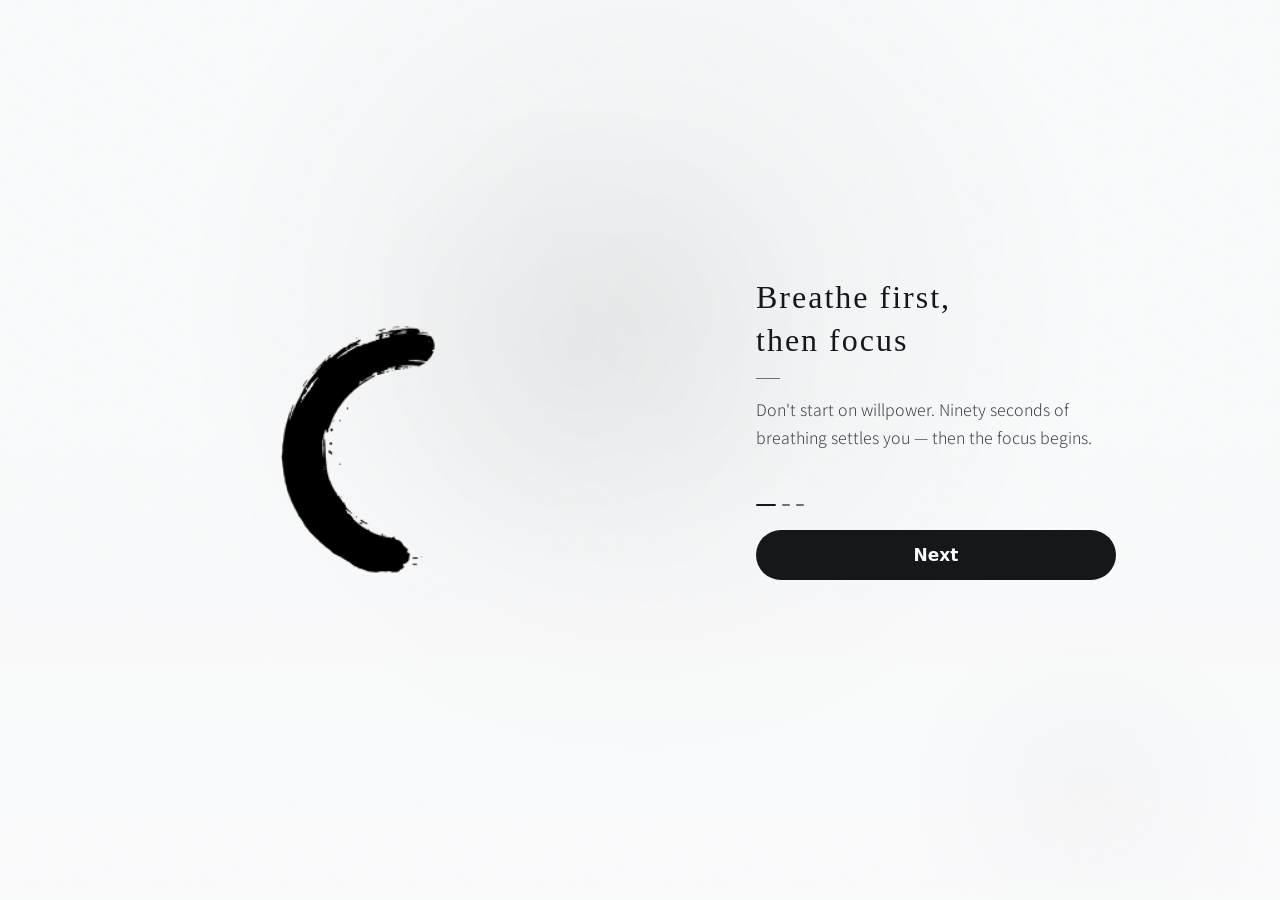
==== commit 3316700b: "公開（ZENnoMA b6a5569）" ====
--- a/index.html
+++ b/index.html
@@ -44,8 +44,8 @@
         }
       }
     </style>
-    <script type="module" crossorigin src="/assets/index-Cq46Uj79.js"></script>
-    <link rel="stylesheet" crossorigin href="/assets/index-C_tzFyr4.css">
+    <script type="module" crossorigin src="/assets/index-5HcI_k6_.js"></script>
+    <link rel="stylesheet" crossorigin href="/assets/index-Du0VGOkZ.css">
   </head>
   <body>
     <div id="splash">
--- a/assets/index-Du0VGOkZ.css
+++ b/assets/index-Du0VGOkZ.css
@@ -0,0 +1 @@
+.rt-sheet{position:fixed;top:0;right:0;bottom:0;left:0;z-index:10;background:var(--bg);overflow-y:auto}.rt-col{max-width:560px;margin:0 auto;padding:48px 32px calc(32px + env(safe-area-inset-bottom));display:flex;flex-direction:column}.rt-title{color:var(--ink2);padding-bottom:24px}.sheet-head{display:flex;align-items:center;justify-content:space-between;gap:12px;padding-bottom:24px}.sheet-head .rt-title{padding-bottom:0}.rt-row{display:flex;align-items:center;gap:12px;min-height:56px;width:100%;text-align:left}.rt-row-main{flex:1;min-width:0;display:flex;flex-direction:column;align-items:flex-start;gap:4px;padding:10px 0;text-align:left}.rt-name{color:var(--ink)}.rt-summary{color:var(--ink2)}.rt-dot{width:5px;height:5px;border-radius:50%;background:var(--accent);flex:none}.rt-edit{color:var(--ink3);min-height:44px;padding:0 4px;flex:none}.rt-hair{height:1px;background:var(--hair)}.rt-new{color:var(--ink2)}.rt-name-input{-webkit-appearance:none;-moz-appearance:none;appearance:none;width:100%;background:none;border:none;border-bottom:1px solid var(--hair);border-radius:0;padding:8px 0;margin-bottom:16px;color:var(--ink);caret-color:var(--accent);outline:none;font:inherit}.rt-name-input:focus{border-bottom-color:var(--ink2)}.rt-empty{color:var(--ink3);padding:16px 0}.rt-step{display:flex;align-items:center;gap:8px;min-height:52px;width:100%}select.rt-step-select{-moz-appearance:none;appearance:none;-webkit-appearance:none;border:none;background:none;font:inherit;font-weight:inherit;color:var(--ink);padding:10px 4px;cursor:pointer}select.rt-step-select option{color:var(--ink);background:var(--bg)}html[data-scheme=dark] select.rt-step-select{color-scheme:dark}.rt-step-length{color:var(--ink2)}.rt-step-tools{margin-left:auto;display:flex;align-items:center}.rt-step-btn{width:40px;min-height:44px;color:var(--ink3);font-size:15px}.rt-step-btn:disabled{opacity:.25;cursor:default}.rt-sounds{display:flex;flex-direction:column;padding-top:8px}.rt-sounds .sound-row{width:100%}.rt-actions{padding-top:32px}.rt-actions .capsule:disabled{opacity:.35;cursor:default}.rt-delete{color:#ff453ab3}.ritual-row{display:flex;align-items:center;justify-content:space-between;gap:12px;width:min(300px,100%);min-height:44px;text-align:left}.ritual-value{display:flex;align-items:center;gap:8px;color:var(--ink2)}.ritual-chevron{color:var(--ink3);flex:none}.ritual-chevron path{fill:none;stroke:currentColor;stroke-width:1;stroke-linecap:round;stroke-linejoin:round}.ritual-summary-line{color:var(--ink2);width:min(300px,100%);text-align:center}.mit-row{display:flex;align-items:center;gap:12px;width:min(300px,100%);min-height:44px;padding:0 16px;border:.5px solid var(--hair);border-radius:9999px;text-align:left}.mit-mark{color:var(--ink2);flex:none}.mit-value{flex:1;min-width:0;color:var(--ink);white-space:nowrap;overflow:hidden;text-overflow:ellipsis}.mit-value.empty{color:var(--ink3)}.mit-updown{color:var(--ink3);flex:none}.mit-updown path{fill:none;stroke:currentColor;stroke-width:1;stroke-linecap:round;stroke-linejoin:round}.mit-done{color:var(--ink3);text-decoration:line-through;text-decoration-color:var(--ink3)}.mit-sheet-empty{color:var(--ink3);padding:16px 0}.mit-sheet-plus{color:var(--ink3);font-size:15px;flex:none}.mit-sheet-input{flex:1;min-width:0;min-height:44px;padding:0;background:none;border:none;outline:none;font:inherit;color:var(--ink);caret-color:var(--accent)}.mit-sheet-input::placeholder{color:var(--ink3)}.now-plan-head{display:flex;align-items:baseline;justify-content:space-between;gap:12px;margin-bottom:8px}.now-plan-head .now-eyebrow{margin-bottom:0}.now-plan-empty{color:var(--ink3);min-height:36px;display:flex;align-items:center}.now-plan-editbtn{position:relative;display:flex;align-items:center;gap:6px;min-height:44px;padding:0 12px;font-family:var(--font-button);color:var(--ink2);isolation:isolate;align-self:center;transition:color .2s ease-in-out}.now-plan-editbtn:hover{color:var(--ink)}.now-plan-editbtn:before{content:"";position:absolute;top:0;right:0;bottom:0;left:0;margin:auto 0;height:32px;background:color-mix(in srgb,var(--surface) 72%,transparent);backdrop-filter:blur(10px);-webkit-backdrop-filter:blur(10px);border:1px solid var(--hair);border-radius:9999px;box-shadow:0 1px 3px color-mix(in srgb,var(--ink) 6%,transparent),inset 0 .5px color-mix(in srgb,var(--bg) 60%,transparent);pointer-events:none;z-index:-1;transition:background .2s ease-in-out}.now-plan-editbtn:active:before{background:color-mix(in srgb,var(--ink) 8%,var(--surface))}.plan-list{display:flex;flex-direction:column}.plan-rule{height:.5px;background:var(--hair);margin:8px 0}.plan-empty{color:var(--ink3);text-align:center;padding:24px 0}.plan-row{display:flex;align-items:center;gap:12px}.plan-row-main{flex:1;min-width:0;display:flex;align-items:center;gap:12px;min-height:44px;text-align:left;transition:opacity .15s ease-out}.plan-row-main:active{opacity:.55}.plan-row-time{width:44px;flex-shrink:0;color:var(--ink2);font-variant-numeric:tabular-nums}.plan-row-name{flex:1;min-width:0;color:var(--ink);overflow:hidden;text-overflow:ellipsis;white-space:nowrap}.plan-row-length{flex-shrink:0;color:var(--ink2)}.plan-entry-row{display:flex;align-items:center;flex-wrap:wrap;gap:4px 12px;min-height:44px}.plan-entry-label{color:var(--ink2);flex-shrink:0}.plan-time{-moz-appearance:none;appearance:none;-webkit-appearance:none;background:none;border:none;outline:none;color:var(--ink);font-variant-numeric:tabular-nums;padding:10px 16px 10px 8px}html[data-scheme=dark] .plan-time{color-scheme:dark}.plan-time-tilde{color:var(--ink3);padding:0 4px}.plan-title-choice{min-width:44px;min-height:44px;justify-content:flex-end}.plan-chips{display:flex;flex-wrap:wrap;justify-content:flex-end;gap:8px;margin-left:auto}.plan-chip{min-height:44px;padding:0 16px 0 calc(16px + var(--tracking));border-radius:9999px;border:.5px solid var(--hair);color:var(--ink2);transition:color .2s ease-in-out,border-color .2s ease-in-out,background-color .2s ease-in-out}.plan-chip.on{background:color-mix(in srgb,var(--ink) 8%,transparent);border-color:var(--ink2);color:var(--ink)}.plan-entry-choice{position:relative;display:flex;align-items:center;margin-left:auto;min-width:0;max-width:100%}.plan-entry-value{min-width:0;padding:10px 16px 10px 8px;color:var(--ink2);overflow:hidden;text-overflow:ellipsis;white-space:nowrap}.plan-entry-menu{position:relative}.plan-entry-cover{position:absolute;top:0;right:0;bottom:0;left:0;width:100%;height:100%;opacity:0;cursor:pointer}.plan-entry-choice .sound-preview{position:relative;z-index:1}.plan-entry-cover option{color:var(--ink);background:var(--bg)}html[data-scheme=dark] .plan-entry-cover{color-scheme:dark}.plan-entry-chevron{position:absolute;right:0;color:var(--ink3);pointer-events:none}.plan-entry-note{color:var(--ink2);padding-top:4px}.plan-entry-actions{margin-top:32px}.plan-head{display:flex;flex-direction:column;gap:12px;padding-bottom:24px}.plan-day-nav{display:flex;align-items:center;justify-content:center;gap:4px}.plan-day-arrow{display:grid;place-items:center;width:44px;min-height:44px;color:var(--ink3);transition:color .2s ease-in-out}.plan-day-nav .plan-day-arrow:before{width:40px;height:40px}.plan-day-arrow:hover{color:var(--ink)}.plan-day-title{min-width:160px;padding-bottom:0;white-space:nowrap;text-align:center}.now-plan-editbtn .t-label{margin-right:calc(-1 * var(--tracking))}.plan-swatches{margin-left:auto;max-width:220px;display:flex;flex-wrap:wrap;justify-content:flex-end}.plan-swatch{position:relative;width:44px;height:44px;display:flex;align-items:center;justify-content:center}.plan-swatch:before{content:"";width:20px;height:20px;border-radius:50%;background:var(--swatch)}.plan-swatch-sumi:before{background:color-mix(in srgb,var(--ink) 3%,var(--bg));border:.5px solid var(--hair)}.plan-swatch.on:after{content:"";position:absolute;width:28px;height:28px;border:1px solid var(--ink2);border-radius:50%}.plan-title-input{flex:1;min-width:0;min-height:44px;padding:0;background:none;border:none;outline:none;font:inherit;color:var(--ink);caret-color:var(--accent);text-align:right}.plan-note-row{flex-direction:column;align-items:stretch;gap:8px;padding:8px 0}.plan-note-row .plan-note-input{width:100%;min-height:88px;max-height:320px;padding:10px 12px;field-sizing:content;resize:vertical;background:none;border:.5px solid var(--hair);border-radius:8px;outline:none;color:var(--ink);caret-color:var(--accent);line-height:1.6;text-align:left}.plan-note-row .plan-note-input:focus{border-color:var(--ink3)}.plan-note-input::placeholder{color:var(--ink3)}.invite{position:fixed;top:72px;left:16px;right:16px;z-index:5;display:flex;justify-content:center;pointer-events:none}.invite-line{pointer-events:auto;display:flex;align-items:center;gap:2px;max-width:560px;min-height:44px;padding:0 4px 0 20px;border-radius:9999px;border:.5px solid var(--hair);background:color-mix(in srgb,var(--ink) 4%,var(--bg))}.invite-main{min-height:44px;min-width:0;color:var(--ink);text-align:left;transition:opacity .15s ease-out}.invite-main:active{opacity:.55}.invite-close{width:44px;min-height:44px;flex-shrink:0;color:var(--ink3);font-size:15px;transition:color .2s ease-in-out}.invite-close:hover{color:var(--ink)}@media(prefers-reduced-motion:reduce){.plan-row-main,.plan-chip,.now-plan-editbtn,.invite-main,.invite-close{transition:none}}.plan-preview{margin-top:24px}.plan-preview-label{display:block;color:var(--ink2);margin-bottom:12px}.plan-entry-body{padding-top:16px}.pv-slot{display:flex;flex-direction:column;align-items:center;gap:4px}.pv-button{display:flex;align-items:center;justify-content:center;gap:10px;width:min(300px,calc(100vw - 64px));height:48px;border-radius:4px;font-family:system-ui,sans-serif;font-size:16px;font-weight:500;letter-spacing:0;transition:opacity .15s ease-out}.pv-button:active{opacity:.8}.pv-button:disabled{opacity:.35;cursor:default}.pv-mark{height:20px;width:20px;object-fit:contain;flex:none}.pv-apple{background:var(--ink);color:var(--bg)}.pv-google{background:#fff;border:1px solid #747775;color:#1f1f1f}html[data-scheme=dark] .pv-google{background:#131314;border-color:#8e918f;color:#e3e3e3}.pv-note{color:var(--ink2)}.si-screen{position:fixed;top:0;right:0;bottom:0;left:0;overflow-y:auto;display:flex;align-items:center;justify-content:center;padding:32px 0}.si-col{display:flex;flex-direction:column;align-items:center;text-align:center;gap:24px;margin:auto 0;padding:0 32px;max-width:496px}.si-title{color:var(--ink)}.si-note{color:var(--ink2)}.si-buttons{display:flex;flex-direction:column;align-items:center;gap:12px}.si-failed{min-height:1.6em;margin-top:12px;color:var(--ink2)}.si-agree{margin:16px auto 0;max-width:300px;color:var(--ink2)}.si-agree a{color:var(--ink2)}.tl{position:relative;margin-top:8px;isolation:isolate}.tl-hour{position:absolute;left:0;right:0;display:flex;align-items:center;gap:8px;transform:translateY(-50%);pointer-events:none}.tl-hour-label{width:40px;flex:none;font-size:13px;color:var(--ink2);text-align:right;font-variant-numeric:tabular-nums}.tl-hour-rule{flex:1;height:.5px;background:var(--hair)}.tl-band{position:absolute;left:48px;right:0;display:flex;align-items:flex-start;justify-content:space-between;gap:8px;padding:3px 10px;border:.5px solid var(--hair);border-radius:8px;background:color-mix(in srgb,var(--ink) 3%,var(--bg));line-height:1.3;text-align:left}.tl-band-name{color:var(--ink);min-width:0;overflow:hidden;white-space:nowrap;text-overflow:ellipsis}.tl-band-time{color:var(--ink2);flex:none;font-variant-numeric:tabular-nums}.tl-band .tl-band-time{--tracking: 0px}.tl-band-head{display:flex;align-items:center;gap:4px;min-width:0}.tl-band-mark{flex:none;width:12px;height:12px;background-color:var(--ink);-webkit-mask-position:center;mask-position:center;-webkit-mask-size:contain;mask-size:contain;-webkit-mask-repeat:no-repeat;mask-repeat:no-repeat}.tl-band-mark.focus{-webkit-mask-image:url(/tab-focus-ink.png);mask-image:url(/tab-focus-ink.png)}.tl-band-mark.meditation{-webkit-mask-image:url(/tab-meditation-ink.png);mask-image:url(/tab-meditation-ink.png)}.tl-band-mark.event{-webkit-mask-image:url("data:image/svg+xml,%3Csvg xmlns='http://www.w3.org/2000/svg' viewBox='0 0 12 12'%3E%3Crect x='1.3' y='1.8' width='9.4' height='8.9' rx='2' fill='none' stroke='black' stroke-width='1.1'/%3E%3Cpath d='M1.3 4.6h9.4' stroke='black' stroke-width='1.6'/%3E%3C/svg%3E");mask-image:url("data:image/svg+xml,%3Csvg xmlns='http://www.w3.org/2000/svg' viewBox='0 0 12 12'%3E%3Crect x='1.3' y='1.8' width='9.4' height='8.9' rx='2' fill='none' stroke='black' stroke-width='1.1'/%3E%3Cpath d='M1.3 4.6h9.4' stroke='black' stroke-width='1.6'/%3E%3C/svg%3E")}.tl-band.tinted{background:var(--band-tint)}.tl-band.tinted .tl-band-name,.tl-band.tinted .tl-band-time{color:var(--band-tint-text)}.tl-band.tinted .tl-band-mark{background-color:var(--band-tint-text)}.tl-band.tinted.past{opacity:1;background:color-mix(in srgb,var(--ink) 3%,var(--bg));border-color:color-mix(in srgb,var(--band-tint) 55%,transparent)}.tl-band.tinted.past .tl-band-name,.tl-band.tinted.past .tl-band-time{color:var(--ink3)}.tl-band.tinted.past .tl-band-mark{background-color:var(--ink3)}.tl-band.past{opacity:.55}.tl-band-action{transition:opacity .15s ease-out}.tl-band-action:active{opacity:.55}.tl-band-action:before{content:"";position:absolute;left:0;right:0;top:min(0px,calc((100% - 44px)/2));bottom:min(0px,calc((100% - 44px)/2))}.tl-now{position:absolute;left:48px;right:0;height:2px;background:var(--accent);pointer-events:none}.tl-now-dot{position:absolute;left:-4px;top:-2.5px;width:7px;height:7px;border-radius:50%;background:var(--accent)}.tl-detail-scrim{position:fixed;top:0;right:0;bottom:0;left:0;z-index:10;display:flex;align-items:center;justify-content:center;padding:32px 16px;background:color-mix(in srgb,var(--bg) 60%,transparent)}.tl-detail{width:100%;max-width:360px;max-height:100%;display:flex;flex-direction:column;gap:8px;padding:24px;border-radius:16px;border:1px solid var(--hair);background:var(--surface);box-shadow:0 1px 3px color-mix(in srgb,var(--ink) 6%,transparent)}.tl-detail-head{display:flex;align-items:baseline;gap:12px}.tl-detail-dot{flex:none;width:12px;height:12px;border-radius:50%;background:var(--band-tint)}.tl-detail-dot.sumi{background:color-mix(in srgb,var(--ink) 3%,var(--bg));border:.5px solid var(--hair)}.tl-detail-title{min-width:0;color:var(--ink);overflow-wrap:anywhere}.tl-detail-time{padding-left:24px;color:var(--ink2);font-variant-numeric:tabular-nums}.tl-detail-note{margin-top:8px;min-height:0;overflow-y:auto;display:flex;flex-direction:column;gap:8px}.tl-detail-note-label{color:var(--ink2)}.tl-detail-note-text{color:var(--ink);line-height:1.6;white-space:pre-wrap;overflow-wrap:anywhere}.tl-detail-note-text.empty{color:var(--ink3)}.tl-detail-actions{margin-top:16px}@media(prefers-reduced-motion:reduce){.tl-band-action{transition:none}}.ob-screen{position:fixed;top:0;right:0;bottom:0;left:0;overflow-y:auto;display:flex}.ob-frame{flex:1;display:flex;flex-direction:column;width:100%;max-width:484px;min-height:100%;margin:0 auto;padding:max(24px,env(safe-area-inset-top)) 32px max(8px,env(safe-area-inset-bottom))}.ob-stage{flex:1 0 auto;min-height:300px;display:flex;align-items:center;justify-content:center}.ob-side{display:flex;flex-direction:column}.ob-words.paged{min-height:212px}.ob-text{display:flex;flex-direction:column;align-items:flex-start;gap:16px;text-align:left}.ob-title.t-hero{color:var(--ink);line-height:1.35;font-size:clamp(24px,calc((100vw - 64px)*.1 - 4px),32px)}.ob-title-line{display:block;white-space:nowrap}html[lang=en] .ob-title-line{white-space:normal}.ob-rule{display:block;width:24px;height:.5px;background:var(--ink3)}.ob-message{color:var(--ink2);line-height:1.75}.ob-controls{display:flex;flex-direction:column;gap:24px;padding-top:16px}.ob-side .capsule{max-width:none;width:100%}.ob-quiet,.ob-quiet-space{align-self:center;margin-top:-24px;min-height:44px;color:var(--ink2)}.ob-quiet-space{display:block;height:44px}.ob-marks{display:flex;gap:6px}.ob-mark{width:8px;height:2px;border-radius:1px;background:var(--ink3);transition:width .8s ease-in-out,background-color .8s ease-in-out}.ob-mark.current{width:20px;background:var(--ink)}.ob-lengths{display:flex;justify-content:space-between;gap:12px;margin-bottom:12px}.ob-length{flex:none;width:92px;height:92px;border-radius:50%;border:.5px solid var(--ink3);display:flex;flex-direction:column;align-items:center;justify-content:center;gap:2px;color:var(--ink);transition:opacity .15s ease-out,background-color .15s ease-out}.ob-length:active{opacity:.55}@media(hover:hover){.ob-length:hover{background:color-mix(in srgb,var(--ink) 6%,transparent)}}.ob-length:focus-visible{outline:1px solid var(--ink2);outline-offset:3px}.ob-length-value{font-family:Hiragino Mincho ProN,Yu Mincho,"Noto Serif JP",serif;font-size:32px;font-weight:300;line-height:1.1;font-variant-numeric:tabular-nums}.ob-length-unit{color:var(--ink2)}.ob-breath{position:relative;flex:none;display:flex;align-items:center;justify-content:center}.ob-breath .ob-enso{position:relative}.ob-breath.breathes .ob-enso{animation:ob-breathe 10s ease-in-out 2.8s infinite}.ob-ripple{position:absolute;width:calc(var(--ob-size) * .92);height:calc(var(--ob-size) * .92);border-radius:50%;border:.5px solid var(--ink3);opacity:0;animation:ob-ripple 10s linear 2.8s infinite;pointer-events:none}@keyframes ob-breathe{0%,to{transform:scale(1)}40%{transform:scale(1.025)}}@keyframes ob-ripple{0%,40%{transform:scale(1);opacity:0}40.1%{transform:scale(1);opacity:.9}to{transform:scale(1.32);opacity:0}}.ob-still{flex:none;animation:ob-bleed 1.6s ease-out both,ob-still-breath 9s ease-in-out 1.6s infinite alternate}@keyframes ob-bleed{0%{opacity:0;filter:blur(6px)}to{opacity:1;filter:blur(0)}}@keyframes ob-still-breath{0%{transform:scale(1)}to{transform:scale(1.012)}}.ob-day{position:relative;flex:none}.ob-day-tick{position:absolute;left:0;right:0;display:flex;align-items:center;gap:8px;transform:translateY(-50%)}.ob-day-time{flex:none;width:40px;text-align:right;font-size:13px;font-variant-numeric:tabular-nums;color:var(--ink2)}.ob-day-rule{flex:1;height:.5px;background:var(--hair)}.ob-day-band{position:absolute;left:48px;right:0;display:flex;align-items:center;padding:0 8px;border:.5px solid var(--hair);border-radius:6px;background:color-mix(in srgb,var(--ink) 6%,var(--bg));transform-origin:top;animation:ob-band-in .5s ease-out both}.ob-day-band.current{background:color-mix(in srgb,var(--ink) 14%,var(--bg))}.ob-day-band.tinted{background:var(--band-tint)}.ob-day-band.tinted .tl-band-mark{background-color:var(--band-tint-text)}.ob-day-now{position:absolute;left:44px;right:0;height:7px;animation:ob-fade .5s ease-out both}.ob-day-now:before{content:"";position:absolute;left:0;top:0;width:7px;height:7px;border-radius:50%;background:var(--accent)}.ob-day-now:after{content:"";position:absolute;left:3.5px;right:0;top:2.5px;height:2px;background:var(--accent)}@keyframes ob-band-in{0%{opacity:0;transform:scaleY(.01)}to{opacity:1;transform:scaleY(1)}}@keyframes ob-fade{0%{opacity:0}to{opacity:1}}@media(min-width:1024px){.ob-frame{max-width:1080px;flex-direction:row;align-items:center;gap:96px;padding:48px 64px}.ob-stage{flex:1 1 0;min-height:0;transform:scale(1.25)}.ob-side{flex:0 0 360px}}@media(prefers-reduced-motion:reduce){.ob-breath .ob-enso,.ob-still,.ob-day-band,.ob-day-now{animation:none}.ob-ripple{display:none}.ob-mark{transition:none}}.bk-note{color:var(--ink2);padding-bottom:24px}.bk-install{color:var(--ink2);padding:16px 0}.bk-list{display:flex;flex-direction:column}.bk-empty{color:var(--ink3);padding:16px 0}.bk-row{display:flex;align-items:center;gap:8px;min-height:52px;width:100%}.bk-domain{flex:1;min-width:0;color:var(--ink);overflow-wrap:anywhere}.bk-remove{width:40px;min-height:44px;color:var(--ink3);font-size:15px;flex:none}.bk-plus{color:var(--ink3);font-size:15px;flex:none}.bk-input{flex:1;min-width:0;min-height:44px;padding:0;background:none;border:none;outline:none;font:inherit;color:var(--ink);caret-color:var(--accent)}.bk-input::placeholder{color:var(--ink3)}.plan-head-actions{display:grid;grid-template-columns:1fr 1fr;gap:12px}.plan-head-actions .add-pill{justify-content:center;min-width:0;width:100%;padding:0 12px 0 5px}.plan-head-actions .add-pill-label{min-width:0;overflow:hidden;text-overflow:ellipsis;white-space:nowrap}.add-pill-mark.pt-call-mark:before{content:none}.pt-chevron{flex:none;color:var(--ink3)}.pt-head{display:flex;align-items:center;justify-content:space-between;gap:12px;min-height:68px;padding-bottom:24px;container-type:inline-size}.pt-head .rt-title{padding-bottom:0}@container (max-width: 319px){html[lang=en] .pt-head .add-pill{justify-content:center;width:40px;height:40px;margin:2px 0;padding:0}html[lang=en] .pt-head .add-pill-mark{width:30px;height:30px}html[lang=en] .pt-head .add-pill-label{display:none}}.pt-row-name{flex:1;min-width:0;color:var(--ink);overflow:hidden;text-overflow:ellipsis;white-space:nowrap}.pt-row-summary{flex:none;color:var(--ink2);white-space:nowrap;font-variant-numeric:tabular-nums}.pt-note{display:flex;align-items:center;min-height:44px;color:var(--ink3)}.pt-note-sub{color:var(--ink2)}.pt-name-input{flex:1;min-width:0;min-height:44px;padding:0;background:none;border:none;outline:none;font:inherit;color:var(--ink);caret-color:var(--accent)}.pt-name-input::placeholder{color:var(--ink3)}.pt-preview,.pt-layer{position:relative;z-index:0}.pt-preview{margin-top:8px}.pt-footer{position:sticky;bottom:0;z-index:1;display:flex;flex-direction:column;gap:12px;margin-top:24px;padding:16px 0 calc(16px + env(safe-area-inset-bottom))}.pt-footer:before{content:"";position:absolute;top:-24px;right:0;bottom:0;left:0;background:linear-gradient(to bottom,transparent,var(--bg) 24px);pointer-events:none;z-index:-1}.pt-footer .capsule:disabled{opacity:.35;cursor:default}.pt-day-has{color:var(--ink2)}.pt-single{display:flex;justify-content:center}.pt-delete{display:flex;justify-content:center;margin-top:32px}.pr-sheet{position:fixed;top:0;right:0;bottom:0;left:0;z-index:10;background:var(--bg);overflow-y:auto}.sheet-in{animation:sheet-in .25s ease-out both}@keyframes sheet-in{0%{opacity:0;transform:translateY(16px)}to{opacity:1;transform:none}}.pr-watermark{position:fixed;left:-220px;bottom:-400px;z-index:-1;opacity:.04;pointer-events:none}html[data-scheme=dark] .pr-watermark{opacity:.05}.pr-col{max-width:560px;margin:0 auto;padding:48px 32px calc(32px + env(safe-area-inset-bottom));display:flex;flex-direction:column;gap:32px}.pr-row{display:flex;align-items:center;gap:12px;min-height:44px;width:100%;text-align:left}.pr-label{color:var(--ink2);flex:0 0 auto;white-space:nowrap}.pr-value{margin-left:auto;min-width:0;text-align:right;color:var(--ink);overflow-wrap:anywhere}.pr-value.placeholder{color:var(--ink3)}.pr-ink{color:var(--ink)}.pr-ink2{color:var(--ink2)}.pr-destructive{color:#ff453ab3}.pr-hair{height:1px;background:var(--hair)}.pr-eyebrow{color:var(--ink2);text-transform:uppercase;padding-bottom:8px}html[lang=en] .pr-eyebrow{text-transform:none}.pr-chevron{flex:none}.pr-chevron path{fill:none;stroke:var(--ink3);stroke-width:1;stroke-linecap:round;stroke-linejoin:round}.pr-row .t-label+.pr-chevron{margin-left:auto}.pr-select-row{position:relative}.pr-select{position:absolute;top:0;right:0;bottom:0;left:0;width:100%;height:100%;opacity:0;cursor:pointer}.pr-select option{color:var(--ink);background:var(--bg)}html[data-scheme=dark] .pr-select{color-scheme:dark}.pr-name-input{flex:1;min-width:0;margin-left:auto;text-align:right;background:none;border:none;outline:none;color:var(--ink);caret-color:var(--accent);font:inherit}.pr-note{color:var(--ink2);padding-top:8px}.pr-cover{position:fixed;top:0;right:0;bottom:0;left:0;z-index:5;background:var(--bg);display:flex;flex-direction:column}.pr-picker-head{width:100%;max-width:560px;margin:0 auto;padding:48px 32px 0}.pr-picker-title,.pr-picker-note{color:var(--ink2);text-align:center;padding-bottom:16px}.pr-search{-webkit-appearance:none;-moz-appearance:none;appearance:none;width:100%;background:none;border:none;border-bottom:1px solid var(--hair);border-radius:0;padding:8px 0;color:var(--ink);caret-color:var(--accent);outline:none;font:inherit}.pr-search:focus{border-bottom-color:var(--ink2)}.pr-picker-list{flex:1;overflow-y:auto;width:100%;max-width:560px;margin:0 auto;padding:8px 32px calc(32px + env(safe-area-inset-bottom))}.pr-country{border-bottom:1px solid var(--hair)}.pr-dot{width:5px;height:5px;border-radius:50%;background:var(--accent);margin-left:auto;flex:none}.pr-scrim{position:fixed;top:0;right:0;bottom:0;left:0;z-index:10;display:flex;align-items:center;justify-content:center;padding:32px;background:color-mix(in srgb,var(--bg) 60%,transparent)}.pr-dialog{background:var(--bg);border:1px solid var(--hair);padding:24px;max-width:320px;display:flex;flex-direction:column;gap:12px}.pr-dialog-note{color:var(--ink2)}.pr-dialog-link{align-self:flex-start;min-height:44px;display:inline-flex;align-items:center;color:var(--ink2);text-underline-offset:3px}.pr-dialog-actions{display:flex;justify-content:flex-end;gap:24px;margin-top:8px}.tt-note{color:var(--ink2);padding-bottom:24px}.tt-chips{display:flex;flex-wrap:wrap;gap:8px;justify-content:center;padding-bottom:16px}.tt-chip{min-height:44px;padding:0 16px 0 calc(16px + var(--tracking));border-radius:9999px;border:.5px solid var(--hair);background:color-mix(in srgb,var(--ink) 3%,transparent);color:var(--ink2);transition:color .2s ease-in-out,background-color .2s ease-in-out}.tt-chip.current{background:color-mix(in srgb,var(--ink) 10%,transparent);box-shadow:inset 0 0 0 .5px var(--ink2);color:var(--ink)}.tt-days .tt-chip{min-width:44px;padding:0 10px 0 calc(10px + var(--tracking))}.tt-slots{display:flex;flex-direction:column}.tt-slot{display:flex;align-items:center;gap:8px;min-height:52px;width:100%}select.tt-select{-moz-appearance:none;appearance:none;-webkit-appearance:none;border:none;background:none;font:inherit;font-weight:inherit;color:var(--ink);padding:10px 4px;cursor:pointer}select.tt-select option{color:var(--ink);background:var(--bg)}html[data-scheme=dark] select.tt-select{color-scheme:dark}select.tt-select-action{flex:1;min-width:0;color:var(--ink2)}.tt-remove{width:40px;min-height:44px;color:var(--ink3);font-size:15px;flex:none}.tt-remove:disabled{opacity:.25;cursor:default}.tt-slots .rt-new:disabled{opacity:.25;cursor:default}@media(prefers-reduced-motion:reduce){.sheet-in{animation:none}.tt-chip{transition:none}}.pr-accent{display:flex;align-items:flex-start;gap:12px;width:100%}.pr-accent .pr-label{line-height:44px}.pr-sync{display:flex;align-items:baseline;gap:12px;padding-bottom:8px}.pr-sync-note{flex:1;min-width:0;color:var(--ink2)}.pr-sync-retry{flex:none;min-height:44px;color:var(--ink2)}.pr-sync-retry:disabled{opacity:.4}.pr-devices{display:flex;flex-direction:column;gap:8px;padding:12px 0}.pr-device{display:flex;align-items:baseline;gap:12px}.pr-device-slot{flex:none;min-width:56px;color:var(--ink2)}.pr-device-name{flex:1;min-width:0;color:var(--ink);overflow:hidden;text-overflow:ellipsis;white-space:nowrap}.pr-device-name.none{color:var(--ink3)}.pr-device-date,.pr-devices-note{color:var(--ink2)}.pr-link{justify-content:space-between;text-decoration:none;color:inherit}.pr-link-mark{flex:none;color:var(--ink3)}.dur-unit{font-size:.72em}.clock-plan{position:absolute;left:0;right:0;bottom:50%;transform:translateY(-26px);display:flex;justify-content:center;color:var(--ink2)}.med-wrap .clock-plan{transform:translateY(-21px)}.stage-task{color:var(--ink);max-width:calc(100% - 64px);overflow:hidden;display:-webkit-box;-webkit-box-orient:vertical;-webkit-line-clamp:2}@media(orientation:landscape)and (max-height:500px){.stage>.stage-top,.stage>.stage-bottom{top:50%;bottom:auto;transform:translateY(-50%);width:calc((100% - 300px)/2 - 24px)}.stage>.stage-top{left:max(16px,env(safe-area-inset-left));right:auto;align-items:flex-start}.stage>.stage-top .tc{text-align:left;padding-left:0}.stage>.stage-top .stage-task{max-width:100%;white-space:normal;display:-webkit-box;-webkit-line-clamp:2;-webkit-box-orient:vertical}.stage>.stage-bottom{right:max(16px,env(safe-area-inset-right));left:auto;align-items:flex-end}.stage>.stage-bottom .sound-row{width:100%}.stage>.stage-bottom select.sound-select{font-size:13px;padding-left:0}.stage>.stage-bottom .hold-end{max-width:100%}}.journey{position:relative;display:flex;flex-direction:column;gap:48px;padding:24px 32px 64px;max-width:560px;margin:0 auto}.journey>h1{text-align:center}.jn-section{display:flex;flex-direction:column;gap:16px}.jn-choice{position:relative;display:flex;width:100%;max-width:240px;margin:0 auto;border-radius:9999px;background:color-mix(in srgb,var(--ink) 3%,transparent);border:.5px solid var(--hair)}.jn-choice-mark{position:absolute;top:0;bottom:0;left:0;border-radius:9999px;background:color-mix(in srgb,var(--ink) 10%,transparent);box-shadow:inset 0 0 0 .5px var(--ink2);transition:transform .25s ease-in-out;pointer-events:none}.jn-choice-item{position:relative;flex:1;height:44px;font-size:15px;color:var(--ink2);transition:color .2s ease-in-out}.jn-choice-item.current{color:var(--ink)}.jn-chart{position:relative;display:flex;flex-direction:column;gap:8px}.jn-chart-glow{position:absolute;left:50%;top:50%;width:340px;height:340px;transform:translate(-50%,-50%);border-radius:50%;background:radial-gradient(closest-side,color-mix(in srgb,var(--ink) 4%,transparent),transparent);pointer-events:none}html[data-scheme=dark] .jn-chart-glow{background:radial-gradient(closest-side,color-mix(in srgb,var(--accent) 6%,transparent),transparent)}.jn-detail{position:relative;min-height:38px;display:flex;align-items:flex-end;justify-content:flex-end;text-align:right;text-wrap:balance;color:var(--ink2)}.jn-bars{position:relative;display:block}.jn-axis-text{font-size:13px;fill:var(--ink2)}.jn-bar-focus{fill:var(--ink);transition:fill-opacity .2s ease-in-out}.jn-bar-sit{fill:var(--accent)}.jn-hit{cursor:pointer;outline:none}.jn-hit:focus-visible{stroke:var(--ink3);stroke-width:1}.jn-watermark{position:fixed;left:-160px;bottom:-320px;z-index:-1;opacity:.04;pointer-events:none}html[data-scheme=dark] .jn-watermark{opacity:.05}.jn-in{animation:jn-in .8s ease-out both}@keyframes jn-in{0%{opacity:0;transform:translateY(8px)}to{opacity:1;transform:none}}.jn-fade{animation:jn-fade .25s ease-in-out both}@keyframes jn-fade{0%{opacity:0}to{opacity:1}}.sr-only{position:absolute;width:1px;height:1px;overflow:hidden;clip-path:inset(50%);white-space:nowrap}@media(prefers-reduced-motion:reduce){.jn-choice-mark,.jn-choice-item,.jn-bar-focus{transition:none}.jn-in,.jn-fade{animation:none;opacity:1;transform:none}}.jn-stats{display:grid;grid-template-columns:1fr;gap:12px}.jn-pair-row{display:flex;align-items:stretch;gap:16px;margin-top:12px}.jn-pair-cell{flex:1;min-width:0;display:flex;flex-direction:column;gap:4px}.jn-pair-caption{color:var(--ink2)}.jn-pair-rule{width:.5px;background:var(--hair)}.now-dateline{display:flex;align-items:baseline;gap:10px;padding:0 8px}.now-clock{color:var(--ink);line-height:1.1;font-variant-numeric:tabular-nums;flex:none}.now-date{color:var(--ink2);flex:0 1 auto;min-width:0;overflow:hidden;white-space:nowrap;text-overflow:ellipsis}.now-weekday{color:var(--ink2);flex:none}.now-top{display:flex}.now-topcard{flex:1;display:flex;flex-direction:column;gap:4px;min-width:0}.now-top-head{display:flex;align-items:baseline;gap:10px}.now-top-head .now-eyebrow{margin-bottom:0;flex:none}.now-action-title{color:var(--ink);min-width:0;overflow:hidden;white-space:nowrap;text-overflow:ellipsis}.now-top-head .now-chevron{position:static;margin-left:auto;flex:none}.pause-sheet{position:fixed;top:0;right:0;bottom:0;left:0;z-index:10;background:var(--bg)}.pause-done{position:relative;height:100%;display:flex;flex-direction:column;align-items:center;justify-content:center;gap:24px;padding:0 32px}.pause-plan{color:var(--ink)}.pause-done .action-row{width:100%}.now-dateline-row{position:relative;display:flex;align-items:center;justify-content:space-between;gap:8px}.now-dateline-measure{position:absolute;top:0;left:0;width:max-content;height:0;overflow:visible;visibility:hidden;pointer-events:none}.pause-entry.compact{justify-content:center;width:44px;padding:0}.pause-entry.compact:before{left:6px;right:6px}.now-dateline-row .now-dateline{min-width:0}.pause-entry{flex:none}.pause-entry-mark{width:14px;height:14px;background-color:currentColor;-webkit-mask:url(/enso-mark.png) center / contain no-repeat;mask:url(/enso-mark.png) center / contain no-repeat}.now-mit-eyebrow{margin-bottom:8px}.now-mit-empty{color:var(--ink3);min-height:36px;display:flex;align-items:center}.now-mit-rule{height:.5px;background:var(--hair);margin:8px 0}.now-mit-row{position:relative;display:flex;align-items:center;gap:12px;min-height:36px}.now-mit-done{width:44px;min-height:36px;display:flex;align-items:center;justify-content:center;flex-shrink:0}.now-mit-dot{width:22px;height:22px;border:1px solid var(--ink3);border-radius:50%;display:flex;align-items:center;justify-content:center}.now-mit-dot:after{content:"";width:12px;height:12px;border-radius:50%;background:var(--ink3);transform:scale(.01);opacity:0;transition:transform .3s cubic-bezier(.34,1.56,.64,1),opacity .2s ease-out}.now-mit-dot.done:after{transform:scale(1);opacity:1}.now-mit-title{flex:1;min-width:0;color:var(--ink);transition:color .25s ease-in-out}.now-mit-title.done{color:var(--ink3);text-decoration:line-through;text-decoration-color:var(--ink3)}.now-mit-tools{position:absolute;right:0;top:50%;transform:translateY(-50%);display:flex;gap:4px;padding-left:24px;background:linear-gradient(to right,transparent,var(--surface) 20px);opacity:0;pointer-events:none;transition:opacity .2s ease-in-out}.now-mit-row:hover .now-mit-tools,.now-mit-row:focus-within .now-mit-tools{opacity:1;pointer-events:auto}.now-mit-tool{min-height:36px;padding:0 6px;font-size:13px;letter-spacing:1px;color:var(--ink2);transition:color .2s ease-in-out}.now-mit-tool:hover{color:var(--ink)}.now-mit-plus{width:44px;text-align:center;color:var(--ink3);font-size:15px;flex-shrink:0}.now-mit-input{flex:1;min-width:0;min-height:36px;padding:0;background:none;border:none;outline:none;font:inherit;color:var(--ink);caret-color:var(--accent)}.now-mit-input::placeholder{color:var(--ink3)}@media(prefers-reduced-motion:reduce){.now-mit-dot:after,.now-mit-title,.now-mit-tools,.now-mit-tool{transition:none}}.plan-clear-all{display:block;margin:24px auto 0;padding:0 16px;color:#ff453ab3}.plan-clear-scrim{position:fixed;top:0;right:0;bottom:0;left:0;z-index:10;display:flex;align-items:center;justify-content:center;padding:32px;background:color-mix(in srgb,var(--bg) 60%,transparent)}.plan-clear-dialog{background:var(--bg);border:1px solid var(--hair);padding:24px;max-width:320px;display:flex;flex-direction:column;gap:12px}.plan-clear-note{color:var(--ink2)}.plan-clear-actions{display:flex;justify-content:flex-end;gap:24px;margin-top:8px}.plan-clear-destructive{color:#ff453ab3}.plan-clear-cancel{color:var(--ink2)}.now-teaching{position:relative;display:flex;flex-direction:column;gap:8px;width:100%;padding:16px 8px;border:none;background:none;color:inherit;font:inherit;text-align:left;cursor:pointer;-webkit-tap-highlight-color:transparent;transition:opacity .15s ease-out}.now-teaching:active{opacity:.55}.now-teaching:focus-visible{outline:1px solid var(--ink3);outline-offset:2px;border-radius:12px}.now-teaching-text{display:block;color:var(--ink);line-height:1.9}.now-teaching-rest{color:transparent}.now-teaching-bracket{font-feature-settings:"halt"}.now-teaching-source{display:block;color:var(--ink2);text-align:right;text-decoration:underline dotted var(--ink3);text-decoration-thickness:1px;text-underline-offset:4px;opacity:0;transition:opacity .8s ease-in-out}.now-teaching-source.visible{opacity:1}.now-teaching-glow{position:absolute;left:50%;top:50%;width:240px;height:240px;transform:translate(-50%,-50%);border-radius:50%;background:radial-gradient(closest-side,color-mix(in srgb,var(--ink) 5%,transparent),transparent);pointer-events:none}html[data-scheme=dark] .now-teaching-glow{background:radial-gradient(closest-side,color-mix(in srgb,var(--accent) 10%,transparent),transparent)}.tcard-layer{position:fixed;top:0;right:0;bottom:0;left:0;z-index:10;display:grid;place-items:center;padding:24px;overflow-y:auto;background:color-mix(in srgb,#000 12%,transparent);-webkit-backdrop-filter:blur(16px);backdrop-filter:blur(16px);animation:tcard-fade .25s ease-out both}html[data-scheme=dark] .tcard-layer{background:color-mix(in srgb,#000 35%,transparent)}.tcard-layer.closing{animation:tcard-out .25s ease-in both}.tcard{position:relative;overflow:hidden;display:flex;flex-direction:column;gap:16px;width:100%;max-width:480px;padding:32px;border-radius:24px;border:1px solid var(--hair);background:var(--surface);box-shadow:0 1px 3px color-mix(in srgb,var(--ink) 6%,transparent);animation:tcard-in .25s ease-out both}.tcard-layer.closing .tcard{animation:tcard-out .25s ease-in both}.tcard-watermark{position:absolute;top:-40px;right:-96px;width:220px;height:220px;opacity:.06;pointer-events:none}html[data-scheme=dark] .tcard-watermark{opacity:.07}html[data-scheme=dark] .tcard-watermark-paper,html[data-scheme=light] .tcard-watermark-ink{display:none}.tcard-eyebrow,.tcard-head,.tcard-rule,.tcard-meaning,.tcard-signature{position:relative;margin:0}.tcard-head{display:flex;flex-direction:column;gap:8px}.tcard-headline{margin:0;color:var(--ink);line-height:1.6}.tcard-headline.sentence{--tracking: 0px}.tcard-reading{margin:0;color:var(--ink2)}.tcard-rule{display:block;width:24px;height:1px;background:var(--ink3)}.tcard-meaning{color:var(--ink2);line-height:1.9}.tcard-signature{display:flex;justify-content:flex-end;align-items:center;gap:12px;padding-top:8px}.tcard-source{color:var(--ink2);text-align:right}.tcard-seal{flex:none;display:grid;place-items:center;width:26px;height:26px;border-radius:4px;background:var(--accent);color:var(--surface);font-family:Hiragino Mincho ProN,Yu Mincho,"Noto Serif JP",serif;font-size:16px;line-height:1;animation:tcard-seal .35s ease-out .35s both}@keyframes tcard-fade{0%{opacity:0}to{opacity:1}}@keyframes tcard-in{0%{opacity:0;transform:scale(.96)}to{opacity:1;transform:none}}@keyframes tcard-out{0%{opacity:1}to{opacity:0}}@keyframes tcard-seal{0%{opacity:0;transform:scale(1.25)}to{opacity:1;transform:none}}@media(min-width:1024px){.tcard-layer{left:var(--rail)}}@media(prefers-reduced-motion:reduce){.now-teaching,.now-teaching-source{transition:none}.tcard-layer,.tcard-layer.closing,.tcard,.tcard-layer.closing .tcard,.tcard-seal{animation:none}}.now{min-height:100%}.now-watermark{position:fixed;left:-200px;top:-160px;z-index:-1;opacity:.04;pointer-events:none}html[data-scheme=dark] .now-watermark{opacity:.05}.now-column{max-width:560px;margin:0 auto;padding:12px 32px 64px;display:flex;flex-direction:column;gap:24px}.now-tile-practice{grid-column:1 / -1}.now-grid{display:grid;grid-template-columns:1fr 1fr;gap:12px;--eyebrow-seat: calc(min(100vw, 624px)/2 - 103px) }.now-tile{min-width:0;position:relative;border-radius:16px;border:1px solid var(--hair);background:var(--surface);box-shadow:0 1px 3px color-mix(in srgb,var(--ink) 6%,transparent);padding:16px;overflow:hidden}.now-eyebrow{font-size:13px;letter-spacing:2px;text-transform:uppercase;color:var(--ink2);margin-bottom:4px}html[lang=en] .now-eyebrow{letter-spacing:1px;text-transform:none}.now-stat-head .now-eyebrow{min-width:0}html[lang=en] .now-stat-head .now-eyebrow{white-space:nowrap;letter-spacing:.08em;font-size:clamp(9px,calc(var(--eyebrow-seat) / 7.3),12px)}.now-tile-action,.now-tile-still{display:flex;flex-direction:column;align-items:stretch;text-align:left}.now-tile-action{transition:opacity .15s ease-out,transform .15s ease-out}.now-tile-action:active{opacity:.55;transform:scale(.985)}.now-action-text{display:flex;flex-direction:column;gap:4px}.now-action-text .now-eyebrow{margin-bottom:4px}.now-action-benefit{color:var(--ink2)}.now-chevron{color:var(--ink3);font-size:18px;line-height:1}.now-stat{display:flex;flex-direction:column;align-items:stretch;min-height:96px}.now-stat-head{display:flex;align-items:center;justify-content:space-between;gap:12px}.now-stat-head .now-eyebrow{margin-bottom:0}.now-stat-icon img{width:20px;height:20px;display:block}.now-stat-icon .now-stat-icon-ink{opacity:.55}.now-stat-icon .now-stat-icon-paper{display:none;opacity:.45}html[data-scheme=light] .now-stat-icon .now-stat-icon-ink{display:none}html[data-scheme=light] .now-stat-icon .now-stat-icon-paper{display:block}.now-stat-foot{margin-top:auto;display:flex;align-items:baseline;justify-content:space-between;gap:8px}.now-stat-detail{color:var(--ink2);white-space:nowrap;min-width:0;overflow:hidden;text-overflow:ellipsis}.now-stat-figure{padding-top:12px;font-family:Hiragino Mincho ProN,Yu Mincho,"Noto Serif JP",serif;font-size:min(22px,6vw);letter-spacing:2px;color:var(--ink);white-space:nowrap}.now-stat-figure.empty{color:var(--ink3)}.now-stat-figure .dur-unit{color:var(--ink2)}.sr-only{position:absolute;width:1px;height:1px;margin:-1px;padding:0;overflow:hidden;clip:rect(0 0 0 0);white-space:nowrap}@media(max-width:340px){.now-grid{grid-template-columns:1fr;--eyebrow-seat: calc(100vw - 129px) }.now-stat-figure{font-size:22px}}@media(prefers-reduced-motion:reduce){.now-tile-action{transition:none}}.practice{position:relative;display:flex;flex-direction:column;gap:48px;max-width:560px;margin:0 auto;padding:24px 32px 64px}.practice-watermark{position:fixed;left:-280px;bottom:-260px;width:600px;height:600px;opacity:.04;z-index:-1;pointer-events:none}html[data-scheme=dark] .practice-watermark{opacity:.05}.practice-header{display:flex;flex-direction:column;align-items:center;text-align:center;gap:8px}.eyebrow{font-size:13px;letter-spacing:2px;text-transform:uppercase;color:var(--ink2)}html[lang=en] .eyebrow{letter-spacing:1px;text-transform:none}.practice-world{display:flex;flex-direction:column;align-items:center;text-align:center;gap:16px}.globe-stage{position:relative;width:240px;height:240px}.globe-glow{position:absolute;left:50%;top:50%;width:min(340px,90vw);height:min(340px,90vw);transform:translate(-50%,-50%);border-radius:50%;background:radial-gradient(closest-side,color-mix(in srgb,var(--ink) 4%,transparent),transparent);pointer-events:none}html[data-scheme=dark] .globe-glow{background:radial-gradient(closest-side,color-mix(in srgb,var(--accent) 6%,transparent),transparent)}.globe-canvas{display:block;position:relative;width:240px;height:240px;touch-action:pan-y;user-select:none;-webkit-user-select:none;cursor:grab}.globe-canvas:active{cursor:grabbing}.practice-essentials{display:flex;flex-direction:column;align-items:flex-start;gap:8px}.pw-col{align-items:center;text-align:center;gap:24px}.pw-title{color:var(--ink);margin:0}.pw-lead{color:var(--ink2);margin:0;max-width:28em}.pw-block{display:flex;flex-direction:column;align-items:center;gap:16px;width:100%}.pw-plans{display:flex;flex-direction:column;gap:12px;width:min(320px,100%)}.pw-plan{display:flex;align-items:center;gap:12px;min-height:52px;padding:0 16px;border-radius:9999px;background:color-mix(in srgb,var(--ink) 8%,transparent);text-align:left}.pw-mark{flex:none;width:18px;height:18px;border-radius:50%;border:1px solid var(--ink3)}.pw-plan.selected .pw-mark{border-color:var(--accent);background:radial-gradient(circle,var(--accent) 0 45%,transparent 50%)}.pw-name{flex:1;color:var(--ink)}.pw-price{color:var(--ink2);font-variant-numeric:tabular-nums}.pw-plan.selected .pw-price{color:var(--ink)}.pw-plan:focus-visible{outline:1px solid var(--ink3);outline-offset:2px}.pw-notice{color:var(--ink2);margin:0}.pw-terms{display:flex;flex-direction:column;gap:8px;max-width:320px;color:var(--ink2)}.pw-terms p{margin:0}.pw-foot{display:flex;flex-direction:column;align-items:center;gap:12px;margin-top:16px}.pw-iphone{color:var(--ink2);margin:0;max-width:320px}.pw-legal{display:flex;gap:24px}.pw-link{min-height:44px;display:inline-flex;align-items:center;color:var(--ink2);text-decoration:none}.pw-link:disabled{opacity:.55}html[data-palette=sumi][data-scheme=light]{--bg: #141518;--surface: #1A1B1F;--ink: #EAECEE;--ink2: #B4BAC0;--ink3: #878E96;--accent: #C9A96A;--hair: #31353A}html[data-palette=sumi][data-scheme=dark]{--bg: #050506;--surface: #0B0C0E;--ink: #F4F5F6;--ink2: #C6CBD0;--ink3: #8C939B;--accent: #C9A96A;--hair: #32363B}html[data-palette=shiro][data-scheme=light],html[data-palette=shiro][data-scheme=dark]{--bg: #FAFBFC;--surface: #FFFFFF;--ink: #15171A;--ink2: #3C434A;--ink3: #6A727B;--accent: #C0402A;--hair: #E0E4E8}*{margin:0;padding:0;box-sizing:border-box}html,body,#root{height:100%}@font-face{font-family:Noto Sans JP;src:url(/fonts/NotoSansJP-Light.ttf) format("truetype");font-weight:300;font-style:normal;font-display:swap}:root{--font-button: "Hiragino Sans", "Noto Sans JP", "Yu Gothic", "Noto Sans CJK JP", sans-serif}body{background:var(--bg);color:var(--ink);font-family:Noto Sans JP,Hiragino Sans,Yu Gothic,Noto Sans CJK JP,sans-serif;font-weight:300;-webkit-font-smoothing:antialiased}.t-display,.t-hero,.t-title{font-family:Hiragino Mincho ProN,Yu Mincho,"Noto Serif JP",serif}button,input,select,textarea{font:inherit;font-weight:inherit;color:inherit}button{background:none;border:none;cursor:pointer}img{-webkit-user-drag:none;-webkit-user-select:none;user-select:none}.wordmark{position:relative;display:flex;align-items:center}.wordmark-img{height:48px;display:block}.wordmark-img-paper,html[data-scheme=light] .wordmark-img-ink{display:none}html[data-scheme=light] .wordmark-img-paper{display:block}.topbar{position:fixed;top:0;left:0;right:0;z-index:4;display:grid;grid-template-columns:44px minmax(0,1fr) 44px;align-items:center;justify-items:center;padding:calc(6px + env(safe-area-inset-top,0px)) 8px 14px}.topbar .wordmark{grid-column:2}.topbar:before{content:"";position:absolute;top:0;right:0;bottom:-12px;left:0;background:color-mix(in srgb,var(--bg) 60%,transparent);-webkit-backdrop-filter:blur(10px);backdrop-filter:blur(10px);-webkit-mask-image:linear-gradient(to bottom,#000 0%,#000 55%,transparent 100%);mask-image:linear-gradient(to bottom,#000 0%,#000 55%,transparent 100%);pointer-events:none}.topbar-person{position:relative;grid-column:3;width:44px;height:44px;display:flex;align-items:center;justify-content:center}.topbar-person svg{fill:none;stroke:var(--ink3);stroke-width:1;stroke-linecap:round}.t-display{--tracking: 0px;font-size:54px;letter-spacing:var(--tracking)}.t-hero{--tracking: 4px;font-size:32px;letter-spacing:var(--tracking);font-weight:300}.t-title{--tracking: 6px;font-size:22px;letter-spacing:var(--tracking);font-weight:300}.t-value{--tracking: 0px;font-size:19px;letter-spacing:var(--tracking)}.t-body{--tracking: 0px;font-size:16px;letter-spacing:var(--tracking)}.t-action{--tracking: 3px;font-size:15px;letter-spacing:var(--tracking);font-family:var(--font-button)}.t-label{--tracking: 2px;font-size:13px;letter-spacing:var(--tracking)}.t-caption{--tracking: 0px;font-size:13px;letter-spacing:var(--tracking)}.t-note{--tracking: 2px;font-size:13px;letter-spacing:var(--tracking)}html[lang=en] .t-hero{--tracking: 2px}html[lang=en] .t-title{--tracking: 3px}html[lang=en] .t-action{--tracking: 2px}html[lang=en] .t-label,html[lang=en] .t-note{--tracking: 1px}.tc{padding-left:var(--tracking, 0px)}.scene{animation:scene-in .8s ease-in-out both}@keyframes scene-in{0%{opacity:0}to{opacity:1}}.stage{position:relative;height:100%;display:flex;align-items:center;justify-content:center;overflow:hidden}.stage-top{position:absolute;top:48px;left:0;right:0;display:flex;flex-direction:column;align-items:center;gap:8px}.stage-bottom{position:absolute;bottom:48px;left:0;right:0;display:flex;flex-direction:column;align-items:center;gap:24px}.corner{position:fixed;top:8px;min-width:44px;min-height:44px;display:flex;align-items:center;justify-content:center;color:var(--ink3)}.corner-l{left:8px;font-size:22px;font-weight:300}.corner-r{right:8px}.corner-l,.plan-day-arrow{position:relative;color:var(--ink2)}.corner-l{position:fixed}.corner-l:before,.plan-day-arrow:before{content:"";position:absolute;top:0;right:0;bottom:0;left:0;margin:auto;width:36px;height:36px;border:.5px solid var(--ink3);border-radius:50%;pointer-events:none}.corner-l:active:before,.plan-day-arrow:active:before{background:color-mix(in srgb,var(--ink) 8%,transparent)}.quiet-button{min-width:44px;min-height:44px}.home{position:relative;min-height:100%;display:flex;flex-direction:column;align-items:center;justify-content:center;gap:24px;padding:24px 32px 32px}.home-hero{position:relative;width:240px;height:240px;display:flex;align-items:center;justify-content:center}.home-enso{animation:hero-breath 9s ease-in-out infinite alternate}@keyframes hero-breath{0%{transform:scale(1)}to{transform:scale(1.012)}}.home-hero-value{position:absolute;top:0;right:0;bottom:0;left:0;display:flex;flex-direction:column;align-items:center;justify-content:center;gap:4px}.home-stage,.home-panel{display:contents}.tab-layout{height:100%;display:flex;flex-direction:column}.tab-content{flex:1;min-height:0;overflow-y:auto;padding-top:calc(88px + env(safe-area-inset-top,0px))}.session-pane{min-height:100%;display:flex;flex-direction:column}.session-mode{flex:none;padding:8px 32px 0}.session-pane>.home{flex:1 0 auto;min-height:0}.tabbar{display:flex;border-top:1px solid var(--hair);padding-bottom:env(safe-area-inset-bottom)}.tabbar-item{flex:1;min-height:56px;display:flex;align-items:center;justify-content:center;font-size:13px;letter-spacing:2px;padding-left:2px;color:var(--ink2);transition:color .2s ease-in-out}.tabbar-item.current{color:var(--ink)}@media(max-width:480px){.tabbar-item{font-size:12px;letter-spacing:1px;padding-left:1px;white-space:nowrap}}.done-column{display:flex;flex-direction:column;align-items:center;gap:16px;padding:32px;text-align:center}.done-actions{margin-top:32px}.arrive{opacity:0;animation:arrive .8s ease-out forwards}@keyframes arrive{0%{opacity:0;transform:translateY(8px)}to{opacity:1;transform:none}}@media(prefers-reduced-motion:reduce){.scene,.home-enso{animation:none}.arrive{animation:none;opacity:1;transform:none}}.enso-stack{position:relative;display:flex;align-items:center;justify-content:center}.enso-glow{position:absolute;left:50%;top:50%;width:520px;height:520px;transform:translate(-50%,-50%);border-radius:50%;pointer-events:none}.enso-ripple{position:absolute;left:50%;top:50%;transform:translate(-50%,-50%);border:.5px solid var(--ink);border-radius:50%;pointer-events:none}.enso-center{position:absolute;top:0;right:0;bottom:0;left:0;display:flex;align-items:center;justify-content:center}.enso-guide{display:flex;flex-direction:column;align-items:center;gap:8px}.ring-wrap{position:relative}.clock{position:absolute;top:0;right:0;bottom:0;left:0;display:flex;align-items:center;justify-content:center;font-family:system-ui,sans-serif;font-size:44px;font-weight:200;font-variant-numeric:tabular-nums;color:var(--ink)}.hold-end{position:relative;width:220px;height:44px;border:1px solid var(--hair);border-radius:9999px;overflow:hidden;color:var(--ink2);touch-action:none;user-select:none;-webkit-user-select:none}.hold-end-fill{position:absolute;top:0;bottom:0;left:0;background:var(--ink);opacity:.12;pointer-events:none}.hold-end.released .hold-end-fill{transition:width .2s ease-in-out}.hold-end>.t-label{position:relative}.hold-begin{display:flex;flex-direction:column;align-items:center;gap:12px}.hold-begin-circle{position:relative;border-radius:50%;touch-action:none;user-select:none;-webkit-user-select:none;transition:transform .6s ease-out,opacity .6s ease-out}.hold-begin-dish{position:absolute;top:1px;right:1px;bottom:1px;left:1px;border:.5px solid var(--hair);border-radius:50%}.hold-begin-brush{position:absolute;top:0;right:0;bottom:0;left:0;transition:opacity .2s ease-in-out}.hold-begin-circle.lit{filter:drop-shadow(0 0 10px var(--accent))}.hold-begin-circle.burst{transform:scale(3.2);opacity:0}.minute-row{display:flex;flex-direction:column;gap:8px;width:min(300px,100%)}input[type=range].minute-slider{-webkit-appearance:none;-moz-appearance:none;appearance:none;width:100%;height:44px;background:transparent;cursor:pointer}.minute-slider::-webkit-slider-runnable-track{height:1px;background:var(--hair)}.minute-slider::-webkit-slider-thumb{-webkit-appearance:none;-moz-appearance:none;appearance:none;width:18px;height:18px;border-radius:50%;background:var(--bg);border:1px solid var(--ink2);margin-top:-8.5px}.minute-slider::-moz-range-track{height:1px;background:var(--hair)}.minute-slider::-moz-range-thumb{width:18px;height:18px;border-radius:50%;background:var(--bg);border:1px solid var(--ink2)}.sound-row{display:flex;align-items:center;justify-content:space-between;gap:12px;width:min(300px,100%);min-height:44px;flex-wrap:wrap}.sound-choice{position:relative;display:flex;align-items:center;margin-left:auto;min-width:0;max-width:100%}select.sound-select{-moz-appearance:none;appearance:none;-webkit-appearance:none;border:none;background:none;font:inherit;font-weight:inherit;color:var(--ink);text-align:right;padding:10px 16px 10px 8px;cursor:pointer;min-width:0;max-width:100%}select.sound-select option{color:var(--ink);background:var(--bg)}html[data-scheme=dark] select.sound-select{color-scheme:dark}.sound-chevron{position:absolute;right:0;color:var(--ink3);pointer-events:none}.sound-preview{min-width:36px;min-height:44px;color:var(--ink3);font-size:12px;flex:none}.capsule{position:relative;display:inline-flex;align-items:center;justify-content:center;gap:12px;min-width:132px;max-width:calc(100vw - 64px);min-height:52px;border-radius:9999px;font-size:15px;font-family:var(--font-button);--tracking: 3px;letter-spacing:var(--tracking);padding:8px 32px 8px calc(32px + var(--tracking));background:color-mix(in srgb,var(--ink) 92%,transparent);color:var(--bg);--drop: 0 7px 24px rgb(0 0 0 / .18);--drop-pressed: 0 1px 4px rgb(0 0 0 / .1);--rim: inset 0 .75px 0 rgb(255 255 255 / .28);box-shadow:var(--drop),var(--rim);transition:transform .26s cubic-bezier(.3,1.3,.5,1),box-shadow .26s ease-out,opacity .26s ease-out}html[lang=en] .capsule{--tracking: 2px}html[data-scheme=dark] .capsule{--drop: 0 7px 24px rgb(0 0 0 / .45);--drop-pressed: 0 1px 4px rgb(0 0 0 / .3)}.capsule:active:not(:disabled){transform:translateY(1px) scale(.965);box-shadow:var(--drop-pressed),var(--rim);opacity:.9}@media(hover:hover){.capsule:hover:not(:disabled):not(:active){transform:translateY(-1px)}}@media(prefers-reduced-motion:reduce){.capsule{transition:none}}.capsule:not(.outline){padding-right:12px}.capsule:not(.outline):after{content:"";order:2;flex:none;width:26px;height:26px;border-radius:50%;background:color-mix(in srgb,currentColor 14%,transparent)}.capsule:not(.outline):before{content:"";position:absolute;top:50%;right:12px;width:26px;height:26px;margin-top:-13px;background-color:currentColor;-webkit-mask:url("data:image/svg+xml,%3Csvg xmlns='http://www.w3.org/2000/svg' viewBox='0 0 12 12'%3E%3Cpath d='M1.5 6h9M6.5 2l4 4-4 4' fill='none' stroke='black' stroke-width='1.6' stroke-linecap='round' stroke-linejoin='round'/%3E%3C/svg%3E") center / 11px 11px no-repeat;mask:url("data:image/svg+xml,%3Csvg xmlns='http://www.w3.org/2000/svg' viewBox='0 0 12 12'%3E%3Cpath d='M1.5 6h9M6.5 2l4 4-4 4' fill='none' stroke='black' stroke-width='1.6' stroke-linecap='round' stroke-linejoin='round'/%3E%3C/svg%3E") center / 11px 11px no-repeat}.capsule.outline{background:color-mix(in srgb,var(--surface) 55%,transparent);backdrop-filter:blur(10px) saturate(1.4);-webkit-backdrop-filter:blur(10px) saturate(1.4);border:1px solid var(--hair);color:var(--ink);--drop: 0 4px 16px rgb(0 0 0 / .06);--drop-pressed: 0 1px 3px rgb(0 0 0 / .05);--rim: inset 0 .75px 0 rgb(255 255 255 / .45)}html[data-scheme=dark] .capsule.outline{--drop: 0 4px 16px rgb(0 0 0 / .25);--drop-pressed: 0 1px 3px rgb(0 0 0 / .2);--rim: inset 0 .75px 0 rgb(255 255 255 / .12)}.capsule{display:flex;width:100%;max-width:340px;min-width:0;min-height:50px;margin-inline:auto;padding:8px 24px 8px calc(24px + var(--tracking));background:var(--ink);box-shadow:none;transition:opacity .15s ease-out}.capsule:not(.outline){padding-right:24px}.capsule:not(.outline):after,.capsule:not(.outline):before{display:none}.capsule:active:not(:disabled){transform:none;box-shadow:none;opacity:.6}@media(hover:hover){.capsule:hover:not(:disabled):not(:active){transform:none}}.capsule.outline{background:color-mix(in srgb,var(--ink) 8%,transparent);backdrop-filter:none;-webkit-backdrop-filter:none;border:.5px solid var(--hair);box-shadow:none}html .hold-end{width:100%;max-width:340px;height:50px;background:color-mix(in srgb,var(--ink) 8%,transparent);border-width:.5px;color:var(--ink)}html .add-pill{background:color-mix(in srgb,var(--ink) 8%,transparent);backdrop-filter:none;-webkit-backdrop-filter:none;border-color:transparent;box-shadow:none;transition:opacity .15s ease-out}html .add-pill:active{transform:none;box-shadow:none;opacity:.6}html .mit-row,html .ritual-row{background:color-mix(in srgb,var(--ink) 8%,transparent);border:none;border-radius:9999px;padding:0 16px}html .now-plan-editbtn:before{background:color-mix(in srgb,var(--ink) 8%,transparent);backdrop-filter:none;-webkit-backdrop-filter:none;border-color:transparent;box-shadow:none}html .now-plan-editbtn:active:before{background:color-mix(in srgb,var(--ink) 14%,transparent)}html .capsule,html[lang] .capsule,html .hold-end>.t-label,html[lang] .hold-end>.t-label{--tracking: 0px;font-family:-apple-system,BlinkMacSystemFont,Hiragino Sans,Hiragino Kaku Gothic ProN,system-ui,sans-serif;font-size:17px;font-weight:600}html .add-pill-label,html[lang] .add-pill-label,html .now-plan-editbtn .t-label,html[lang] .now-plan-editbtn .t-label{--tracking: 0px;font-family:-apple-system,BlinkMacSystemFont,Hiragino Sans,Hiragino Kaku Gothic ProN,system-ui,sans-serif;font-size:15px;font-weight:600}.action-row,.plan-entry-actions,.done-actions,.rt-actions{display:flex;flex-direction:column;align-items:stretch;gap:12px;width:100%;max-width:340px;margin-inline:auto}.action-row>.capsule,.plan-entry-actions>.capsule,.done-actions>.capsule,.rt-actions>.capsule{width:100%}.add-pill{position:relative;flex:none;display:inline-flex;align-items:center;gap:7px;height:36px;margin:4px 0;padding:0 14px 0 5px;border-radius:9999px;font-family:var(--font-button);color:var(--ink);background:color-mix(in srgb,var(--surface) 55%,transparent);backdrop-filter:blur(10px) saturate(1.4);-webkit-backdrop-filter:blur(10px) saturate(1.4);border:1px solid var(--hair);--drop: 0 4px 16px rgb(0 0 0 / .06);--rim: inset 0 .75px 0 rgb(255 255 255 / .45);box-shadow:var(--drop),var(--rim);transition:transform .26s cubic-bezier(.3,1.3,.5,1),box-shadow .26s ease-out}html[data-scheme=dark] .add-pill{--drop: 0 4px 16px rgb(0 0 0 / .25);--rim: inset 0 .75px 0 rgb(255 255 255 / .12)}.add-pill:after{content:"";position:absolute;top:-4px;right:0;bottom:-4px;left:0}.add-pill:active{transform:translateY(1px) scale(.965);box-shadow:0 1px 3px #0000000d,var(--rim)}@media(prefers-reduced-motion:reduce){.add-pill{transition:none}}.add-pill-mark{position:relative;flex:none;display:grid;place-items:center;width:26px;height:26px;color:var(--ink)}.add-pill-mark:before{content:"";position:absolute;top:0;right:0;bottom:0;left:0;background-color:var(--accent);-webkit-mask:url(/enso-mark.png) center / contain no-repeat;mask:url(/enso-mark.png) center / contain no-repeat}.add-pill-mark svg{position:relative}.add-pill-label{margin-right:calc(-1 * var(--tracking))}.sheet-head{container-type:inline-size}@container (max-width: 379px){html[lang=en] .sheet-head .add-pill{justify-content:center;width:40px;height:40px;margin:2px 0;padding:0}html[lang=en] .sheet-head .add-pill-mark{width:30px;height:30px}html[lang=en] .sheet-head .add-pill-label{display:none}}.med-hero{position:relative;width:264px;height:264px}.med-hero>img{width:100%;height:100%;object-fit:contain}.med-hero-value{position:absolute;top:0;right:0;bottom:0;left:0;display:flex;flex-direction:column;align-items:center;justify-content:center;gap:4px;transform:translateY(6%)}.med-wrap{position:relative;display:flex;align-items:center;justify-content:center}.med-enso{opacity:.35;animation:med-appear 4s ease-in-out both}@keyframes med-appear{0%{opacity:0}to{opacity:.35}}.med-clock{position:absolute;top:0;right:0;bottom:0;left:0;display:flex;align-items:center;justify-content:center;font-family:system-ui,sans-serif;font-size:34px;font-weight:200;font-variant-numeric:tabular-nums;color:var(--ink2)}@media(prefers-reduced-motion:reduce){.hold-begin-circle,.hold-begin-brush,.hold-end.released .hold-end-fill{transition:none}.med-enso{animation:none}}.atmosphere{position:fixed;top:0;right:0;bottom:0;left:0;z-index:-1;overflow:hidden;pointer-events:none}.atmo-pool{position:absolute;border-radius:50%}.atmo-pool-a{width:500px;height:500px;left:calc(50% - 310px);top:calc(34% - 210px);background:radial-gradient(closest-side,var(--ink),transparent);opacity:.04;animation:atmo-drift-a 48s ease-in-out infinite alternate}.atmo-pool-b{width:360px;height:360px;left:calc(85% - 180px);top:calc(88% - 180px);background:radial-gradient(closest-side,var(--ink),transparent);opacity:.03;animation:atmo-drift-b 64s ease-in-out infinite alternate}html[data-scheme=dark] .atmo-pool-a{opacity:.05}html[data-scheme=dark] .atmo-pool-b{opacity:.04}@keyframes atmo-drift-a{0%{transform:translate(-40px,-24px)}to{transform:translate(40px,24px)}}@keyframes atmo-drift-b{0%{transform:translate(32px,-32px)}to{transform:translate(-32px,32px)}}.atmo-gold{display:none}html[data-scheme=dark] .atmo-gold{display:block;position:absolute;width:360px;height:360px;left:calc(50% + var(--gold-dx, 0%) - 180px);top:calc(24% + var(--gold-dy, 0%) - 180px);animation:atmo-gold-x 28s ease-in-out infinite alternate}.atmo-gold-core{width:100%;height:100%;border-radius:50%;background:radial-gradient(closest-side,var(--accent),transparent);opacity:.12;animation:atmo-gold-y 21s ease-in-out infinite alternate}@keyframes atmo-gold-x{0%{transform:translate(-120px)}to{transform:translate(120px)}}@keyframes atmo-gold-y{0%{transform:translateY(50px)}to{transform:translateY(-50px)}}.atmo-lift{position:absolute;top:0;right:0;bottom:0;left:0;background:radial-gradient(460px at 50% 34%,color-mix(in srgb,var(--ink) 5%,transparent),transparent)}html[data-scheme=dark] .atmo-lift{background:radial-gradient(460px at 50% 34%,color-mix(in srgb,var(--ink) 6%,transparent),transparent)}.atmo-grain{position:absolute;top:0;right:0;bottom:0;left:0;background-image:url("data:image/svg+xml,%3Csvg xmlns='http://www.w3.org/2000/svg' width='128' height='128'%3E%3Cfilter id='g'%3E%3CfeTurbulence type='fractalNoise' baseFrequency='0.9' numOctaves='2' stitchTiles='stitch'/%3E%3C/filter%3E%3Crect width='128' height='128' filter='url(%23g)'/%3E%3C/svg%3E");opacity:.03;mix-blend-mode:multiply}html[data-scheme=dark] .atmo-grain{opacity:.04;mix-blend-mode:plus-lighter}.atmo-sink{position:absolute;top:0;right:0;bottom:0;left:0;background:linear-gradient(to bottom,transparent 0%,transparent 50%,color-mix(in srgb,var(--bg) 40%,transparent) 100%)}html[data-scheme=dark] .atmo-sink{background:linear-gradient(to bottom,transparent 0%,transparent 50%,color-mix(in srgb,var(--bg) 60%,transparent) 100%)}.done-seal{position:relative}.done-seal-enso{opacity:.7;animation:done-seal-rise 1.36s ease-out .85s both}@keyframes done-seal-rise{0%{opacity:0}to{opacity:.7}}.done-sign{position:absolute;top:0;right:0;bottom:0;left:0;pointer-events:none}.done-drop{position:absolute;left:50%;top:50%;width:10px;height:10px;margin:-5px 0 0 -5px;border-radius:50%;background:var(--accent);animation:done-drop-fall .85s ease-in both,done-drop-melt .2s ease-out .85s forwards}@keyframes done-drop-fall{0%{transform:translateY(-260px)}to{transform:translateY(0)}}@keyframes done-drop-melt{to{opacity:0}}.done-ripple{position:absolute;left:50%;top:50%;transform:translate(-50%,-50%);border:.5px solid var(--ink);border-radius:50%;opacity:0;animation:done-ripple 1.36s ease-out both}.done-ripple-1{animation-delay:.85s}.done-ripple-2{animation-delay:1.19s}@keyframes done-ripple{0%{width:40px;height:40px;opacity:0}8%{opacity:.28}to{width:280px;height:280px;opacity:0}}.ink-in{animation:ink-in .8s ease-out both}@keyframes ink-in{0%{opacity:0;transform:translateY(8px);filter:blur(3px)}to{opacity:1;transform:none}}@media(prefers-reduced-motion:reduce){.atmo-pool,.atmo-gold,.atmo-gold-core,.done-seal-enso{animation:none}.ink-in{animation:none;opacity:1;transform:none;filter:none}}.rail-head,.rail-foot{display:none}@keyframes sheet-in-pc{0%{opacity:0;transform:translateY(16px)}to{opacity:1;transform:translate(0)}}@media(min-width:1024px){:root{--rail: 200px;--wide: 900px;--read: 496px}.tab-layout{flex-direction:row}.topbar{display:none}.rail{flex:none;width:var(--rail);min-height:0;overflow-y:auto;display:flex;flex-direction:column;padding:24px 0;border-right:1px solid var(--hair)}.rail-head{display:flex;flex:none;padding:0 24px;margin-bottom:32px}.rail-foot{display:flex;flex:none;margin-top:auto;padding:24px 12px 0}.tabbar{flex:none;flex-direction:column;border-top:none;padding-bottom:0}.tabbar-item{flex:none;min-height:56px;justify-content:flex-start;padding:0 24px;text-align:left;white-space:nowrap}.tab-content{min-width:0;padding-top:92px}.invite{top:24px;left:calc(var(--rail) + 16px)}#root:has(>.tab-layout)>.atmosphere{left:var(--rail)}.session-pane{--hero: clamp(300px, min(32vw, 56vh), 460px);display:grid;grid-template-columns:minmax(0,1fr) 340px;grid-template-rows:auto minmax(520px,auto);grid-template-areas:"stage mode" "stage panel";column-gap:clamp(48px,6vw,112px);row-gap:40px;align-content:center;width:100%;max-width:1080px;margin:0 auto;padding:0 48px 48px}.session-pane>.home{display:contents}.session-pane .home>h1{display:none}.session-mode{grid-area:mode;padding:0}.session-mode .jn-choice{max-width:none}.session-pane .home-stage{grid-area:stage;display:flex;align-items:center;justify-content:center}.session-pane .home-panel{grid-area:panel;display:flex;flex-direction:column;gap:16px}.session-pane .home-panel>*{width:100%}.session-pane .home-today{text-align:center}.session-pane .home-begin{width:auto;align-self:center;margin-top:auto;padding-top:32px}.session-pane .home-hero,.session-pane .med-hero{width:var(--hero);height:var(--hero)}.session-pane .home-enso{width:100%;height:100%}.session-pane :is(.home-hero-value,.med-hero-value) .t-display{font-size:calc(var(--hero) * .22)}.session-pane :is(.home-hero-value,.med-hero-value) .t-note{font-size:14px}.journey{max-width:var(--wide)}.jn-stats{width:100%;max-width:var(--read);margin:0 auto}.jn-chart-glow{width:100%}.practice{--globe: clamp(300px, min(32vw, 56vh), 440px);display:grid;grid-template-columns:minmax(0,1fr) 340px;grid-template-rows:1fr auto auto auto 1fr;grid-template-areas:"globe ." "globe header" "globe caption" "globe essentials" "globe .";column-gap:clamp(48px,6vw,112px);row-gap:16px;max-width:1080px;min-height:100%;padding:0 48px 48px}.practice-header{grid-area:header;align-items:flex-start;text-align:left}.practice-header .tc{padding-left:0}.practice-world{display:contents}.practice-world>p{grid-area:caption;text-align:left}.practice-essentials{grid-area:essentials;padding-top:32px}.globe-stage{grid-area:globe;align-self:center;justify-self:center;animation:arrive .8s ease-out .05s both}.globe-stage,.globe-canvas{width:var(--globe);height:var(--globe)}.globe-glow{width:calc(var(--globe) * 1.42);height:calc(var(--globe) * 1.42)}.now-watermark{transform:scale(1.4);transform-origin:top left}.jn-watermark,.practice-watermark{transform:scale(1.4);transform-origin:bottom left}.now-watermark,.jn-watermark,.practice-watermark{opacity:.02}html[data-scheme=dark] :is(.now-watermark,.jn-watermark,.practice-watermark){opacity:.025}.rail-foot .topbar-person.current svg{stroke:var(--ink)}.pr-sheet,.pr-cover,.pr-scrim,.rt-sheet,.tl-detail-scrim,.plan-clear-scrim{left:var(--rail)}:is(.pr-sheet,.pr-cover,.pr-scrim,.rt-sheet) :is(.pr-sheet,.pr-cover,.pr-scrim,.rt-sheet){left:0}.pr-sheet,.pr-cover,.rt-sheet{transform:translate(0)}.pr-sheet.sheet-in,.pr-cover.sheet-in,.rt-sheet.sheet-in{animation-name:sheet-in-pc}@media(prefers-reduced-motion:reduce){.pr-sheet.sheet-in,.pr-cover.sheet-in,.rt-sheet.sheet-in{animation-name:none}.globe-stage{animation:none}}.pr-sheet,.rt-sheet{overflow:hidden}.pr-col,.rt-col{max-width:none;height:100%;overflow-y:auto;padding-left:max(32px,calc((100% - 560px)/2));padding-right:max(32px,calc((100% - 560px)/2))}}@media(min-width:1300px){.now-column{max-width:1100px;display:grid;grid-template-columns:minmax(0,1fr) minmax(0,1fr);grid-template-areas:"words words" "date  date" "top   plan" "mit   plan";grid-template-rows:auto auto auto 1fr;align-content:start;align-items:start;column-gap:24px}.now-words{grid-area:words;width:100%;max-width:var(--read);justify-self:start}.now-dateline{grid-area:date;width:100%;max-width:var(--read);justify-self:start}.now-top{grid-area:top}.now-span-mit{grid-area:mit}.now-span-plan{grid-area:plan}.jn-stats{grid-template-columns:repeat(3,1fr);max-width:none}.jn-stats .now-tile-practice{grid-column:auto}}
